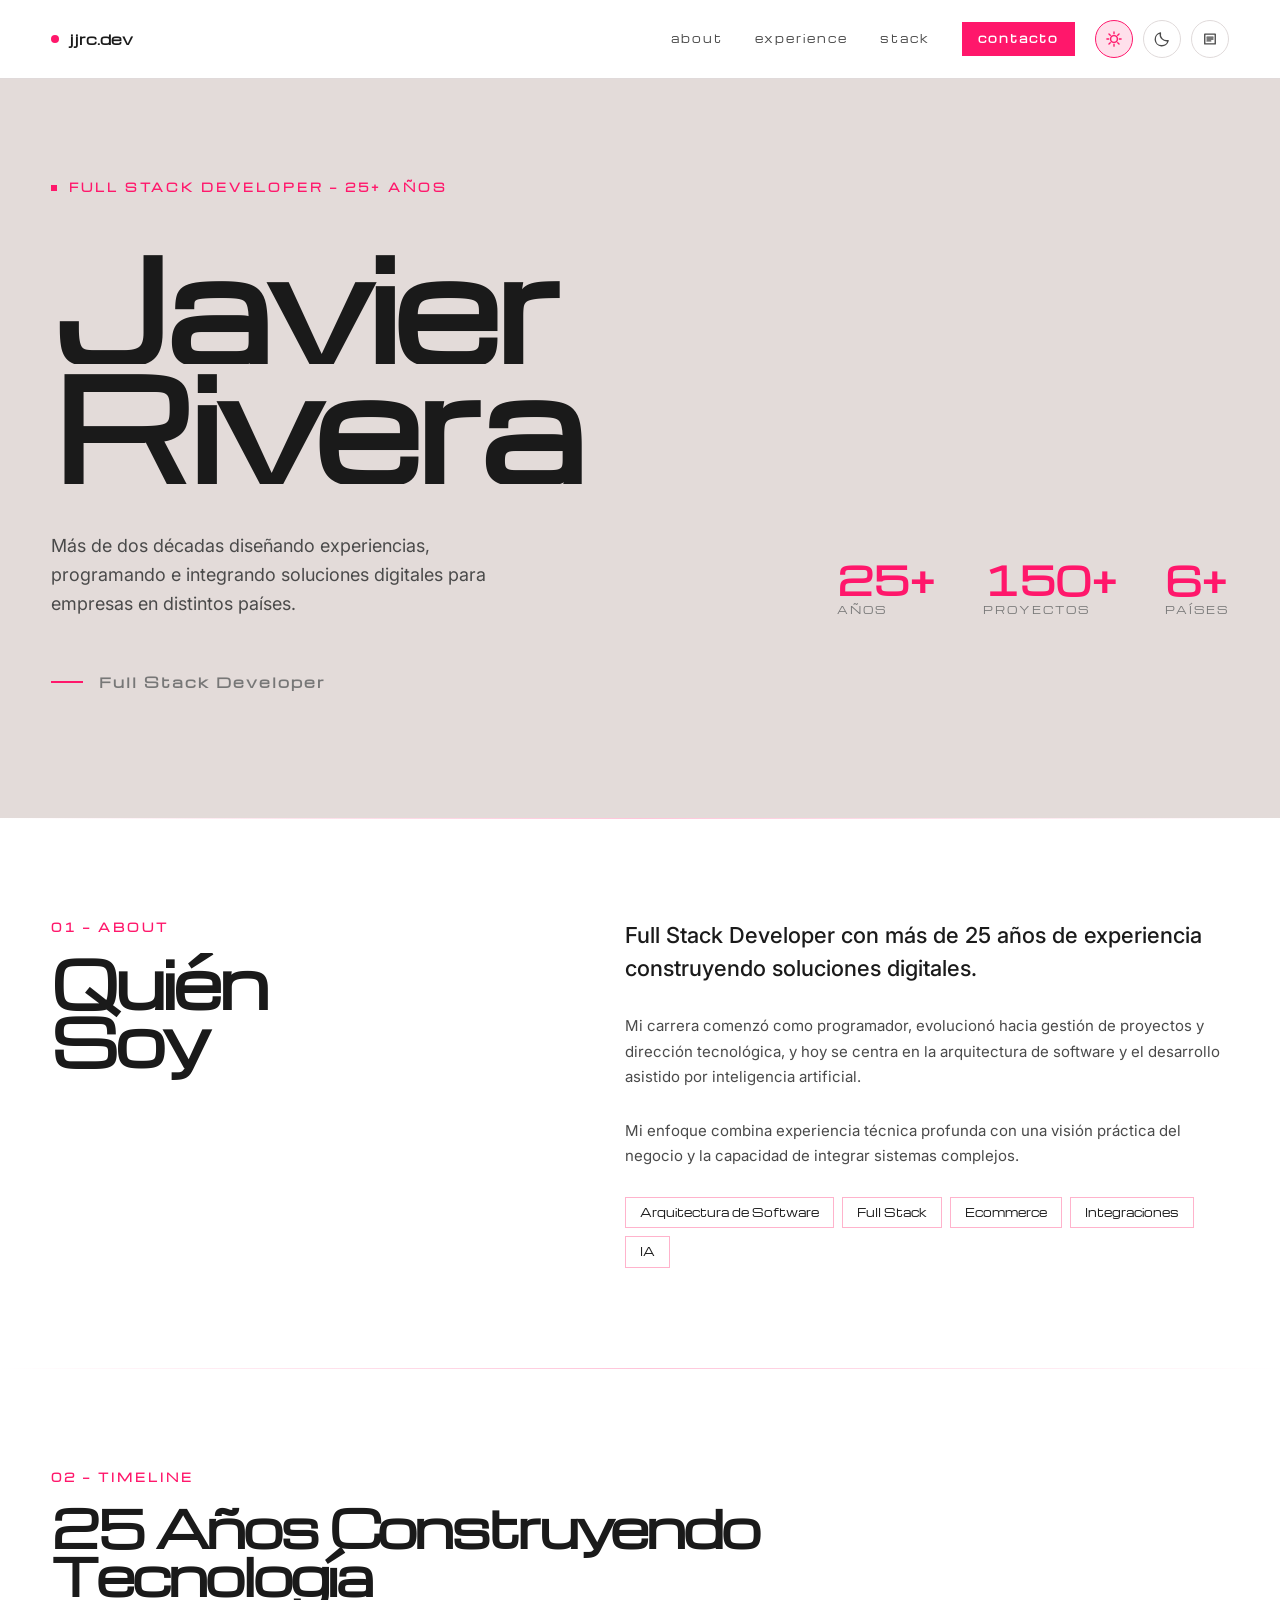
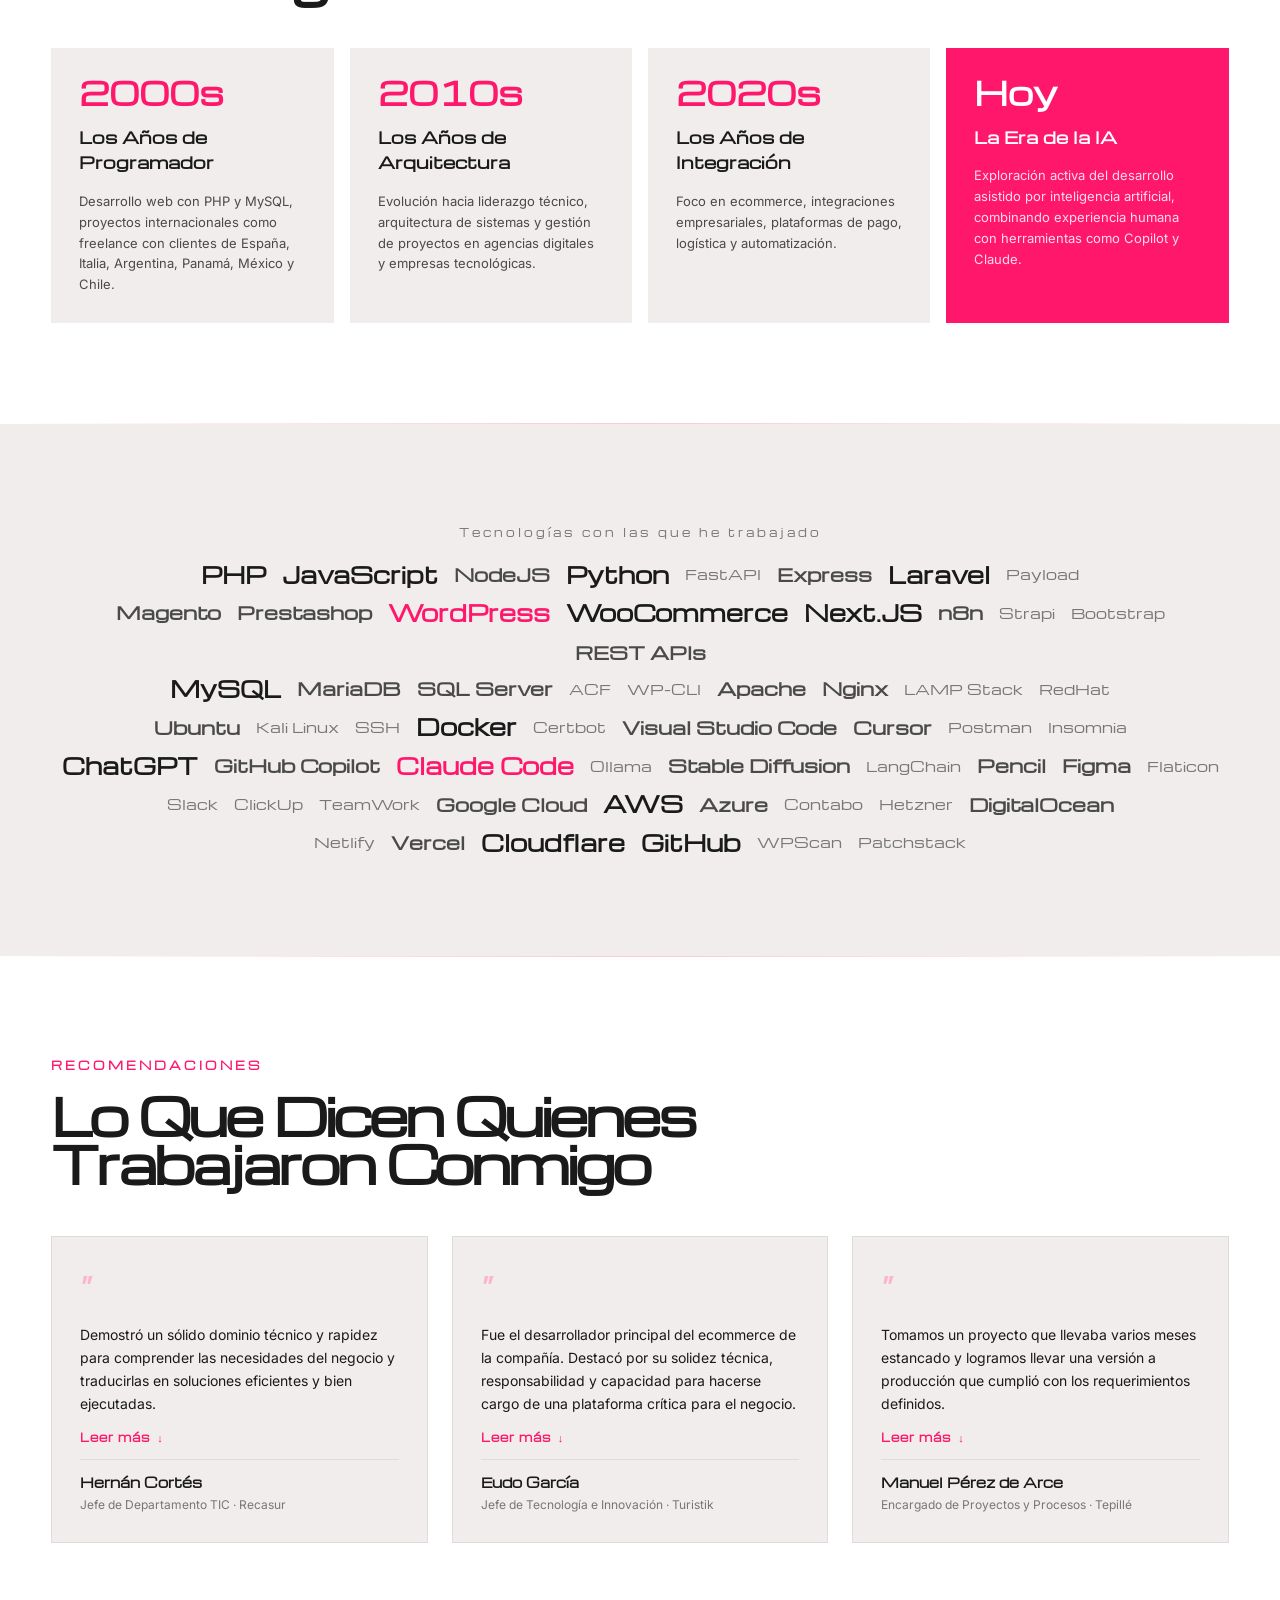
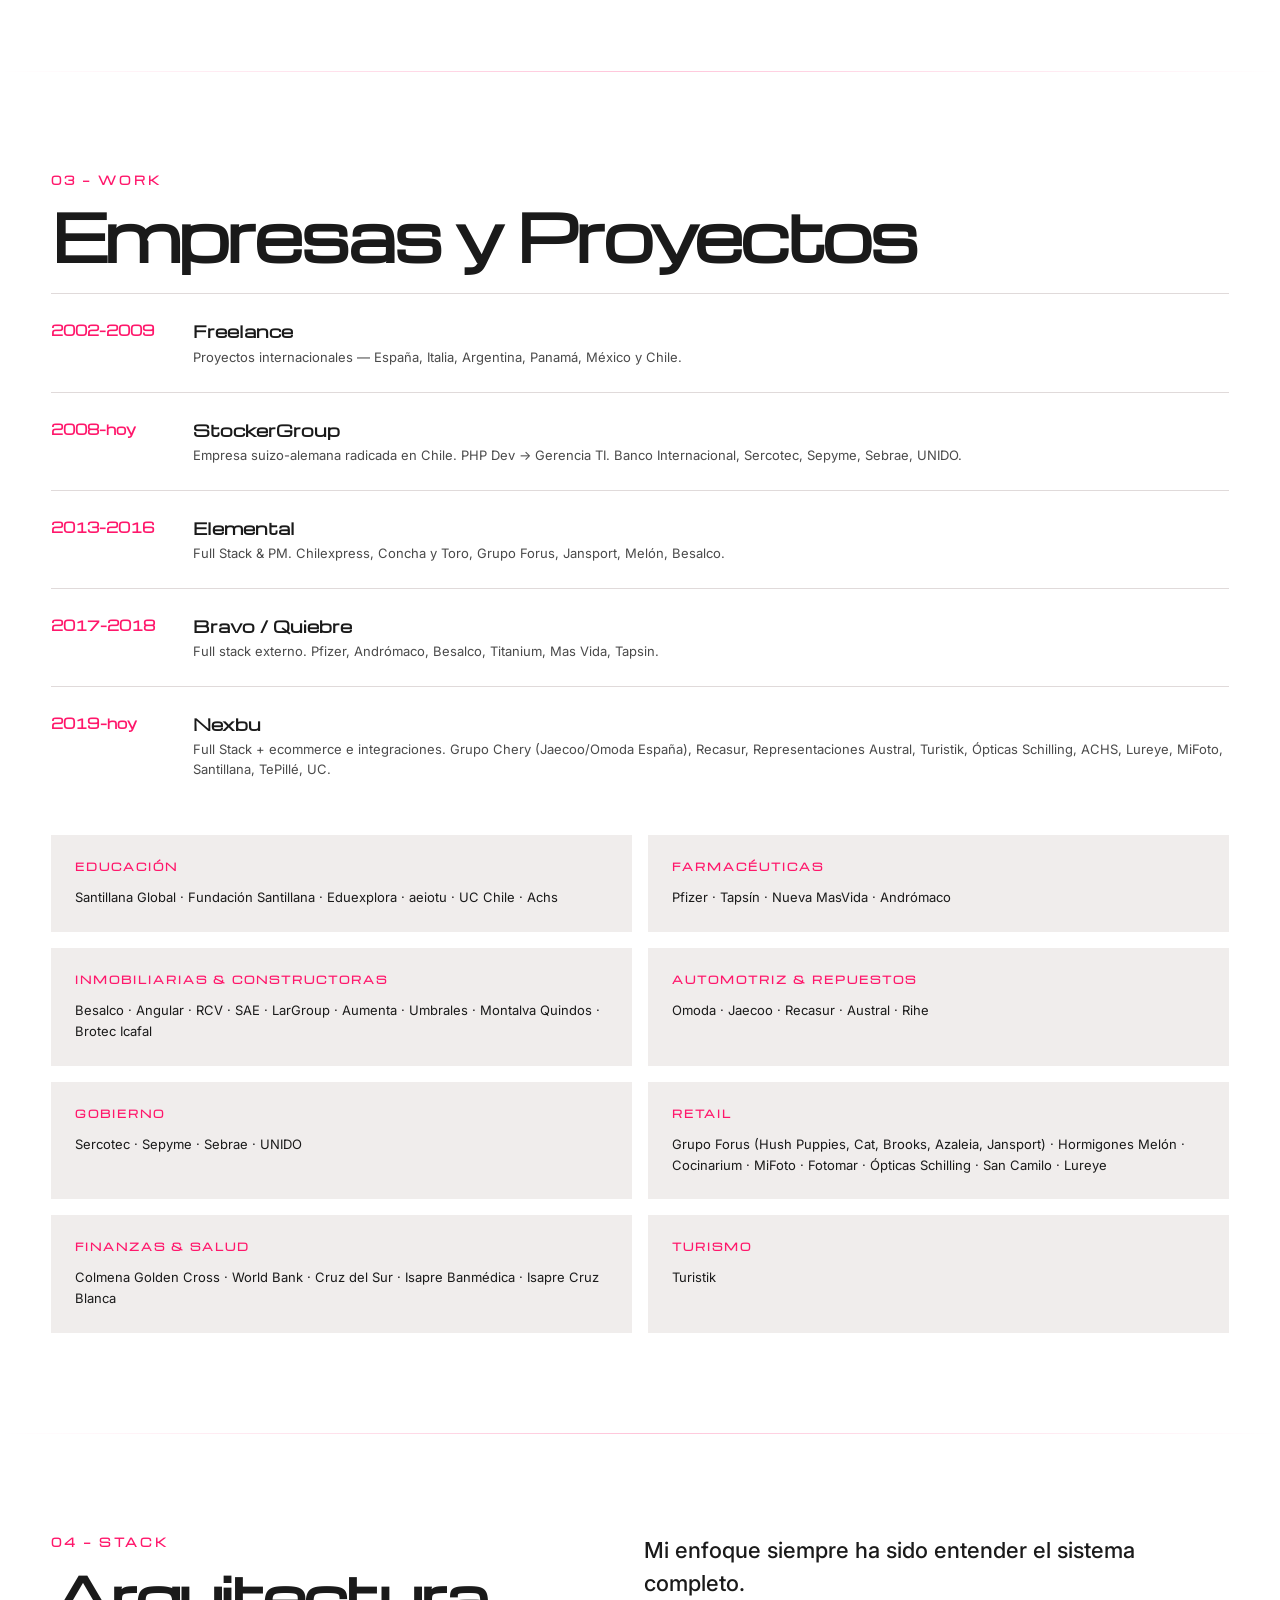
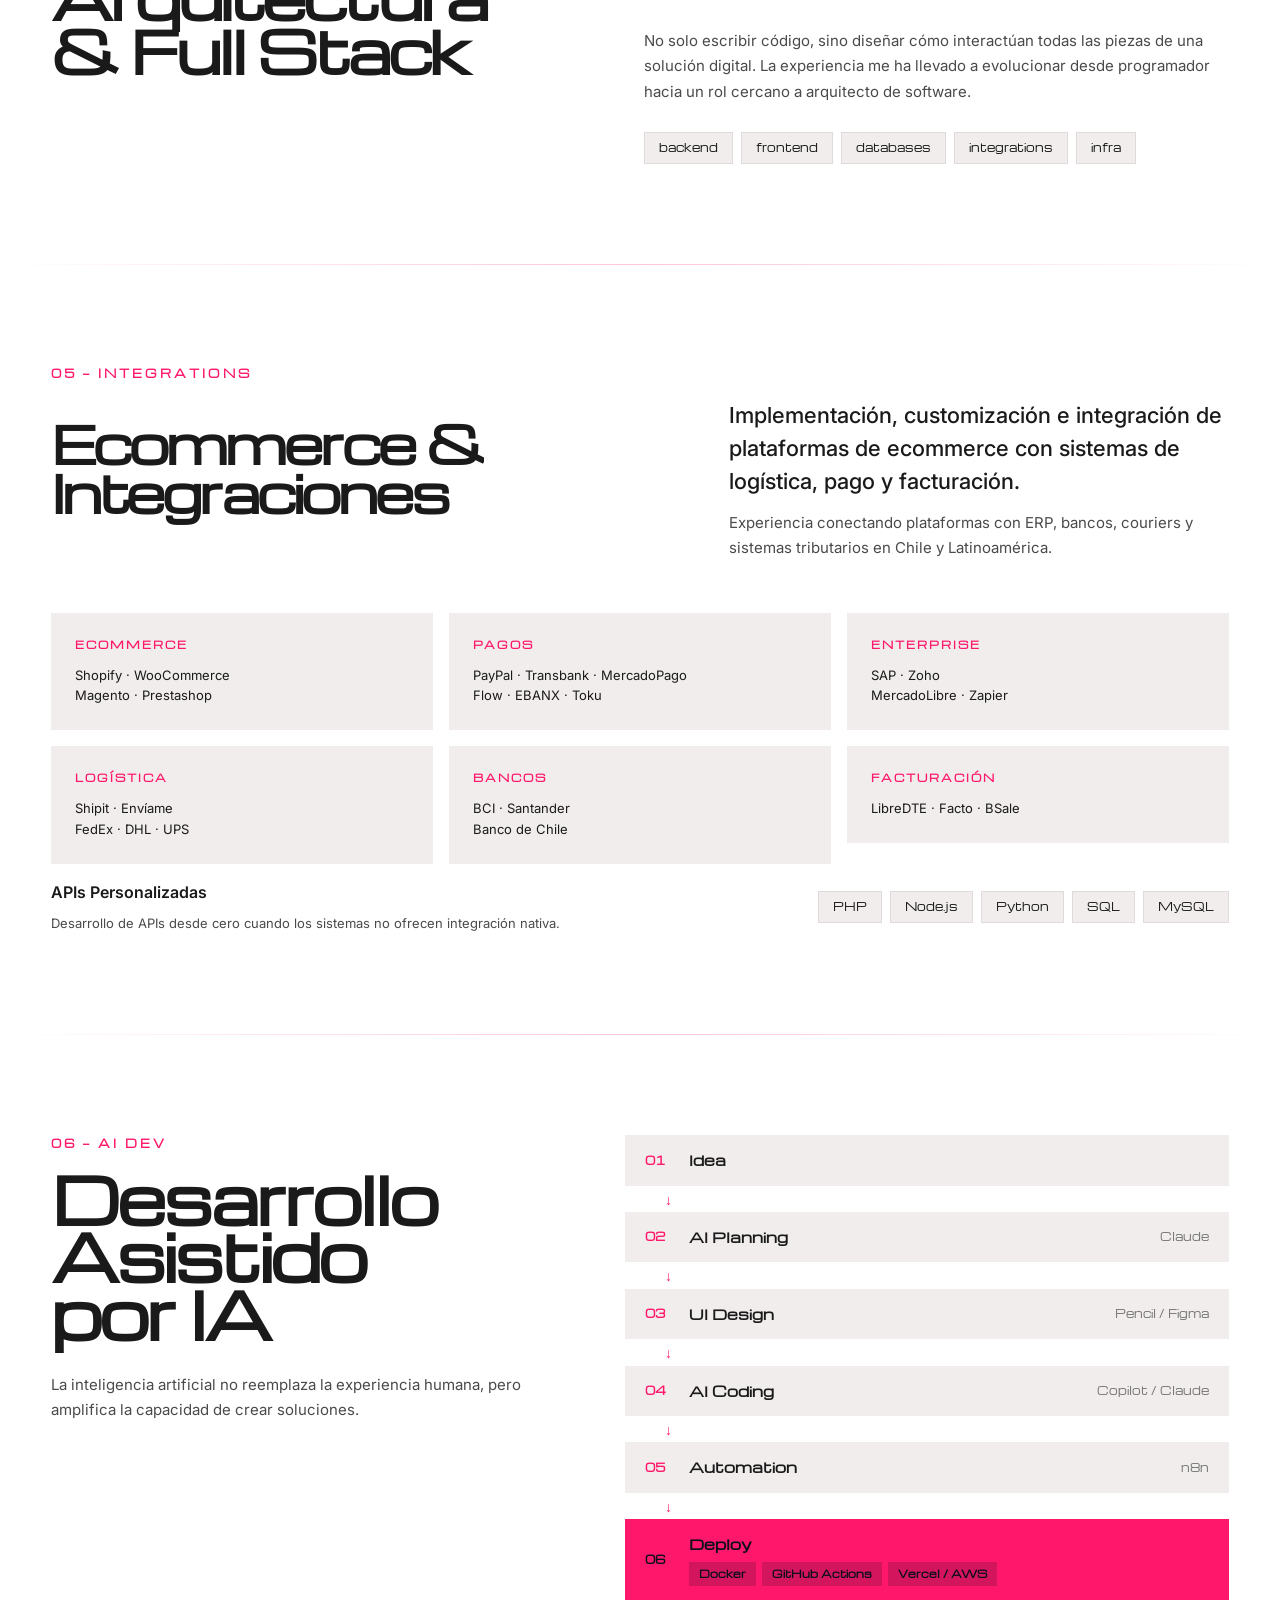
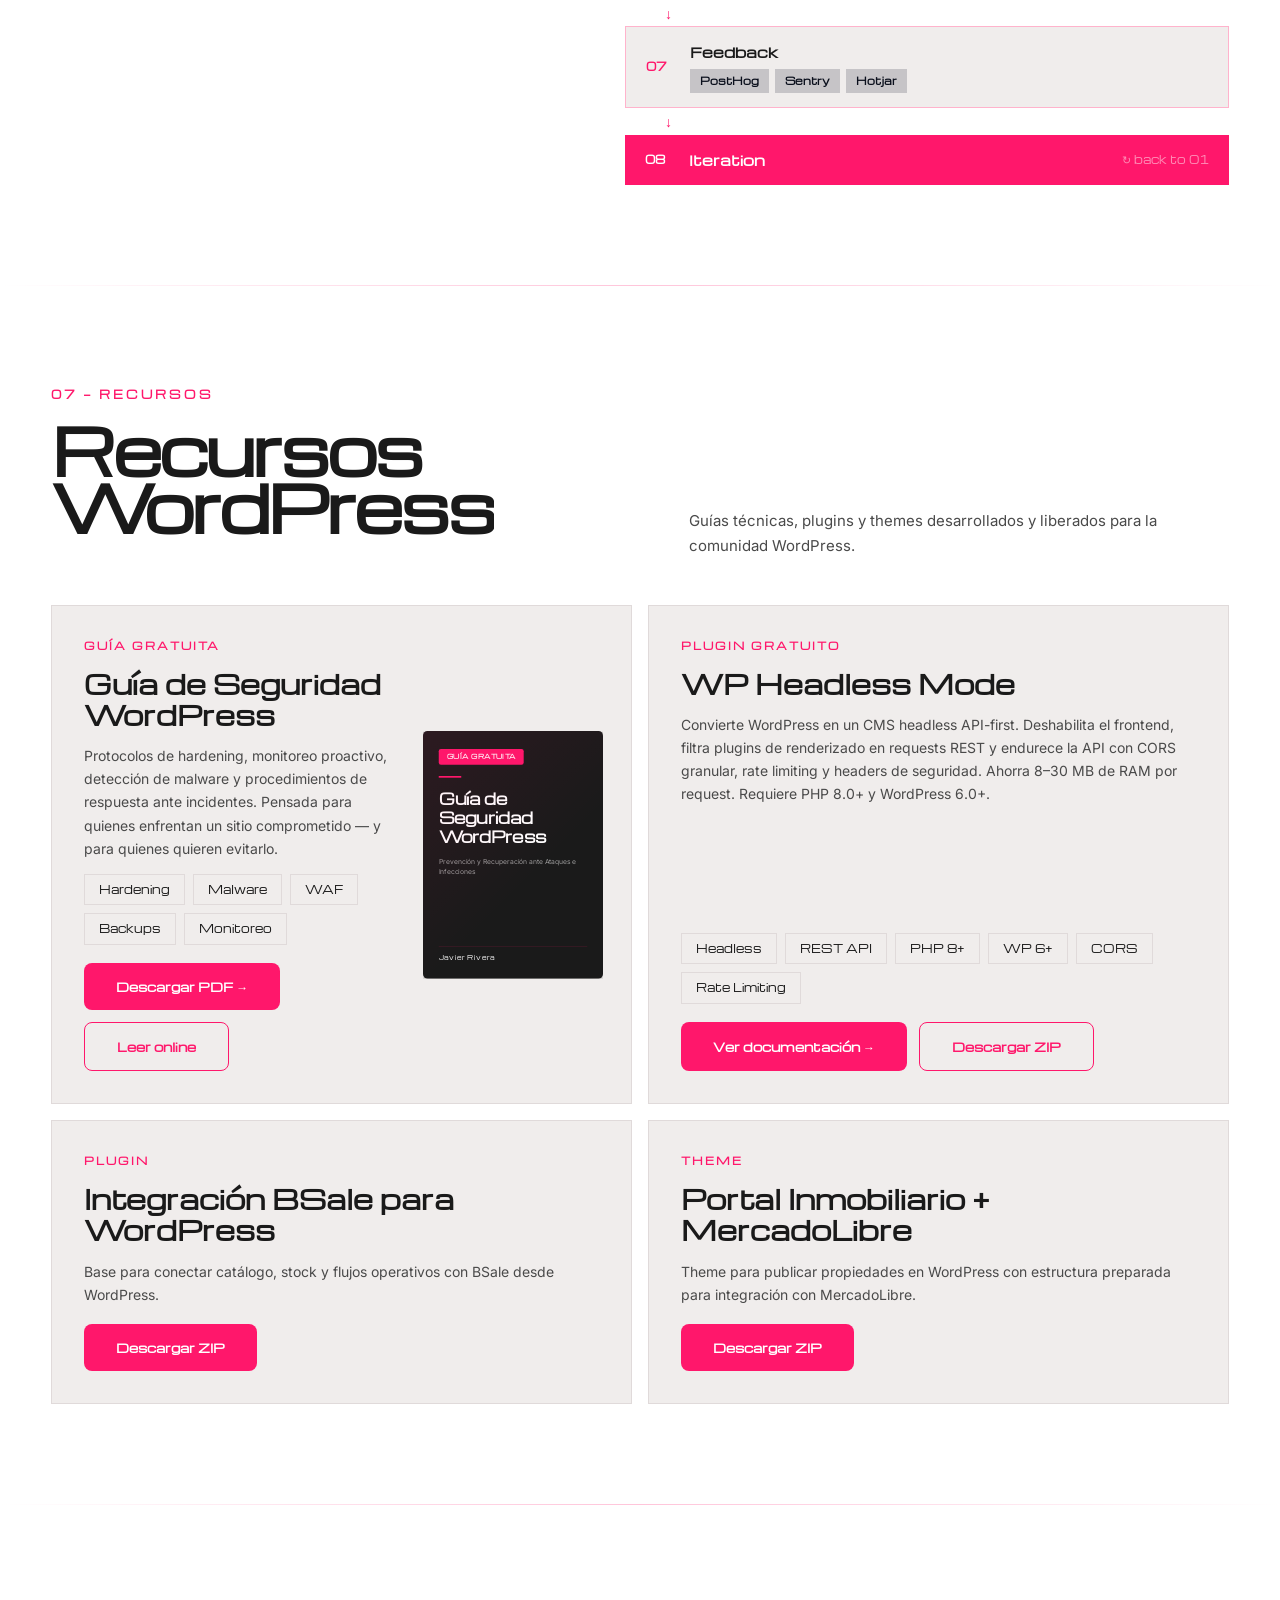
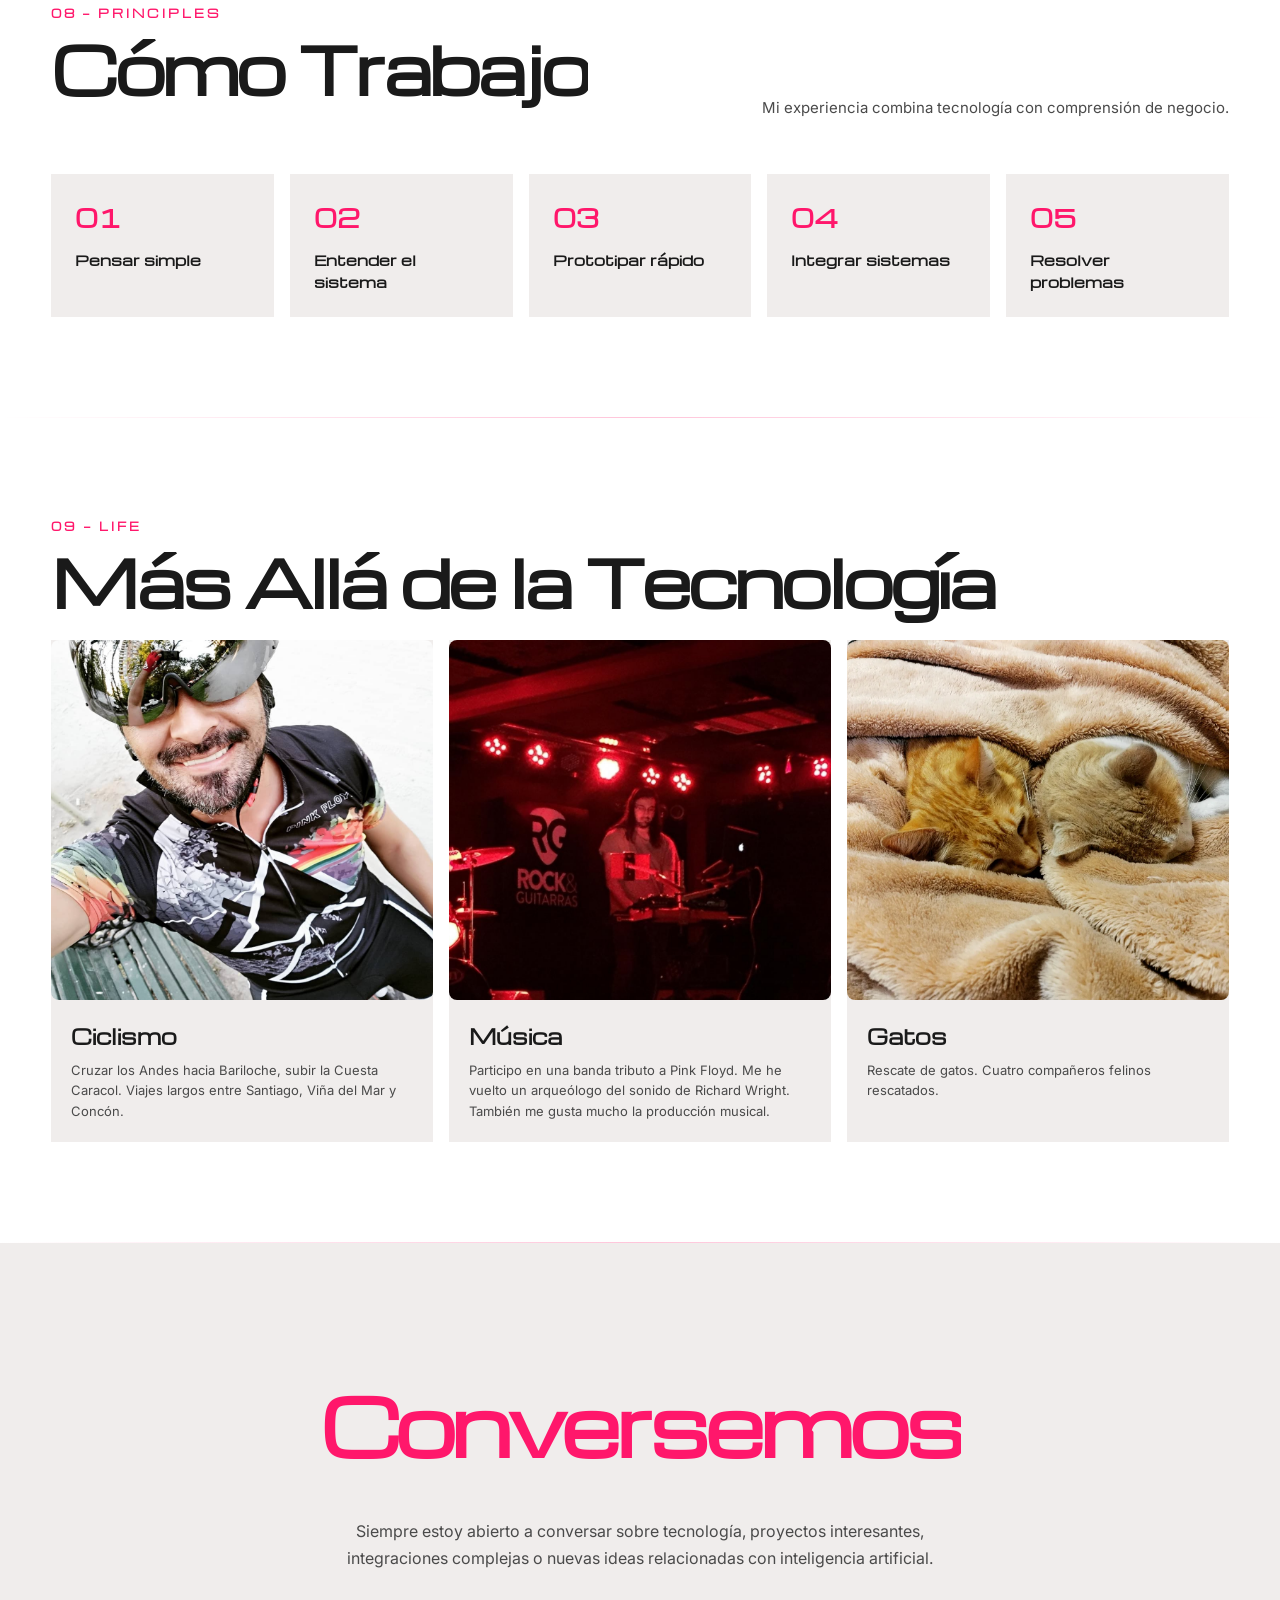
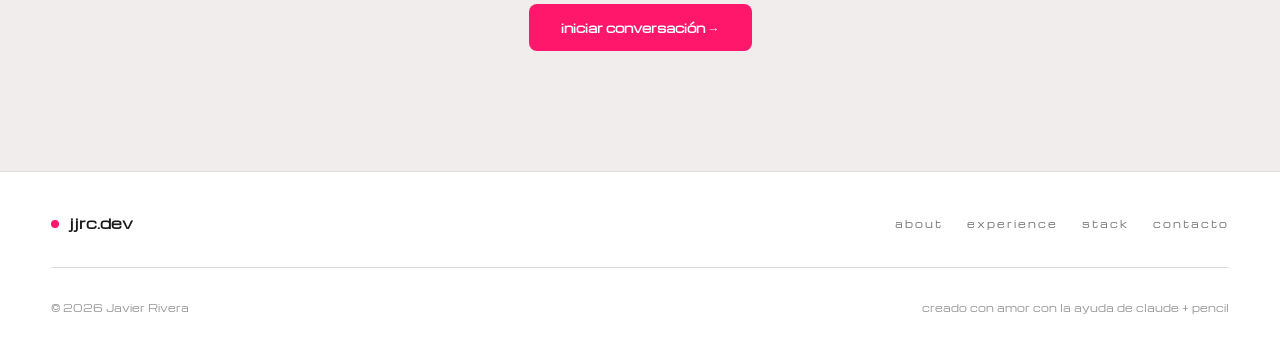
==== index.html @ ca5b6ab2 "Rebuild homepage IA: testimonials carousel, concept cloud earlier, hero/scroll motion - Reorder sect" ====
<!DOCTYPE html>
<html lang="es">
<head>
  <meta charset="UTF-8" />
  <meta name="viewport" content="width=device-width, initial-scale=1.0" />
  <title>Javier Rivera · Full Stack Developer</title>
  <meta name="description" content="Full Stack Developer con más de 25 años de experiencia construyendo soluciones digitales. Arquitectura de software, ecommerce, integraciones y desarrollo asistido por IA." />

  <!-- Fonts -->
  <link rel="preconnect" href="https://fonts.googleapis.com" />
  <link rel="preconnect" href="https://fonts.gstatic.com" crossorigin />
  <link href="https://fonts.googleapis.com/css2?family=Michroma&family=Inter:wght@400;500;600;700&display=swap" rel="stylesheet" />

  <!-- AOS -->
  <link rel="stylesheet" href="https://unpkg.com/aos@2.3.4/dist/aos.css" />

  <link rel="stylesheet" href="assets/css/styles.css?v=000000074" />
  <script>
    (function () {
      var savedTheme = localStorage.getItem('jjrc-theme');
      if (savedTheme === 'dark' || savedTheme === 'light') {
        document.documentElement.setAttribute('data-theme', savedTheme);
      }
    })();
  </script>
</head>
<body>

  <!-- ============================================================
       HEADER
  ============================================================ -->
  <header class="header" id="top">
    <div class="header__inner">
      <a href="#top" class="logo">
        <span class="logo__dot"></span>
        <span class="logo__text">jjrc.dev</span>
      </a>
      <div class="header__actions">
        <nav class="nav">
          <a href="#about"   class="nav__link">about</a>
          <a href="#experience" class="nav__link">experience</a>
          <a href="#stack"   class="nav__link">stack</a>
          <a href="#contact" class="nav__cta">contacto</a>
        </nav>

        <div class="theme-switcher" aria-label="Cambiar tema y ver versión llms">
          <button type="button" class="theme-switcher__btn is-active" data-theme-toggle="light" aria-label="Ver versión clara" aria-pressed="true">
            <svg viewBox="0 0 24 24" aria-hidden="true">
              <circle cx="12" cy="12" r="4.5"></circle>
              <path d="M12 2.5v2.5M12 19v2.5M21.5 12H19M5 12H2.5M18.72 5.28l-1.77 1.77M7.05 16.95l-1.77 1.77M18.72 18.72l-1.77-1.77M7.05 7.05 5.28 5.28"></path>
            </svg>
          </button>
          <button type="button" class="theme-switcher__btn" data-theme-toggle="dark" aria-label="Ver versión oscura" aria-pressed="false">
            <svg viewBox="0 0 24 24" aria-hidden="true">
              <path d="M20.2 14.1A8.5 8.5 0 0 1 9.9 3.8a8.7 8.7 0 1 0 10.3 10.3Z"></path>
            </svg>
          </button>
          <a href="llms.txt" class="theme-switcher__btn theme-switcher__btn--link" aria-label="Ver versión llms" target="_blank" rel="noopener">
            <svg viewBox="0 0 24 24" aria-hidden="true">
              <path d="M5 5.5h14v13H5z"></path>
              <path d="M8 9.5h8M8 12h8M8 14.5h5"></path>
            </svg>
          </a>
        </div>
      </div>
      <button class="nav__toggle" aria-label="Menú" aria-expanded="false">
        <span></span><span></span><span></span>
      </button>
    </div>
    <!-- Mobile menu -->
    <div class="nav__mobile">
      <a href="#about"      class="nav__link">about</a>
      <a href="#experience" class="nav__link">experience</a>
      <a href="#stack"      class="nav__link">stack</a>
      <a href="#contact"    class="nav__cta">contacto</a>
      <div class="theme-switcher theme-switcher--mobile" aria-label="Cambiar tema y ver versión llms">
        <button type="button" class="theme-switcher__btn is-active" data-theme-toggle="light" aria-label="Ver versión clara" aria-pressed="true">
          <svg viewBox="0 0 24 24" aria-hidden="true">
            <circle cx="12" cy="12" r="4.5"></circle>
            <path d="M12 2.5v2.5M12 19v2.5M21.5 12H19M5 12H2.5M18.72 5.28l-1.77 1.77M7.05 16.95l-1.77 1.77M18.72 18.72l-1.77-1.77M7.05 7.05 5.28 5.28"></path>
          </svg>
        </button>
        <button type="button" class="theme-switcher__btn" data-theme-toggle="dark" aria-label="Ver versión oscura" aria-pressed="false">
          <svg viewBox="0 0 24 24" aria-hidden="true">
            <path d="M20.2 14.1A8.5 8.5 0 0 1 9.9 3.8a8.7 8.7 0 1 0 10.3 10.3Z"></path>
          </svg>
        </button>
        <a href="llms.txt" class="theme-switcher__btn theme-switcher__btn--link" aria-label="Ver versión llms" target="_blank" rel="noopener">
          <svg viewBox="0 0 24 24" aria-hidden="true">
            <path d="M5 5.5h14v13H5z"></path>
            <path d="M8 9.5h8M8 12h8M8 14.5h5"></path>
          </svg>
        </a>
      </div>
    </div>
  </header>

  <!-- ============================================================
       HERO
  ============================================================ -->
  <section class="hero" id="hero">
    <div class="hero__aura" aria-hidden="true"></div>

    <div class="hero__label" data-aos="fade-down" data-aos-duration="800">
      <span class="hero__label-dot"></span>
      <span class="hero__label-text">FULL STACK DEVELOPER — 25+ AÑOS</span>
    </div>

    <h1 class="hero__title">
      <span class="hero__title-line"><span class="hero__title-word">Javier</span></span>
      <span class="hero__title-line"><span class="hero__title-word">Rivera</span></span>
    </h1>

    <div class="hero__mid">
      <p class="hero__desc" data-aos="fade-up" data-aos-duration="900" data-aos-delay="200">
        Más de dos décadas diseñando experiencias,<br>
        programando e integrando soluciones digitales para<br>
        empresas en distintos países.
      </p>

      <div class="hero__stats" data-aos="fade-up" data-aos-duration="900" data-aos-delay="300">
        <div class="hero__stat">
          <span class="hero__stat-value">25+</span>
          <span class="hero__stat-label">AÑOS</span>
        </div>
        <div class="hero__stat">
          <span class="hero__stat-value">150+</span>
          <span class="hero__stat-label">PROYECTOS</span>
        </div>
        <div class="hero__stat">
          <span class="hero__stat-value">6+</span>
          <span class="hero__stat-label">PAÍSES</span>
        </div>
      </div>
    </div>

    <!-- Rotating phrase -->
    <div class="hero__rotating" data-aos="fade-up" data-aos-duration="800" data-aos-delay="400">
      <span class="hero__rotating-phrase" id="rotatingPhrase">Full Stack Developer</span>
    </div>
  </section>

  <div class="sep"></div>

  <!-- ============================================================
       QUIÉN SOY
  ============================================================ -->
  <section class="section" id="about">
    <div class="section__inner two-col">
      <div class="two-col__left" data-aos="fade-right" data-aos-duration="900">
        <span class="section__label">01 — ABOUT</span>
        <h2 class="section__title">Quién<br>Soy</h2>
      </div>
      <div class="two-col__right" data-aos="fade-left" data-aos-duration="900" data-aos-delay="100">
        <p class="text-lead">Full Stack Developer con más de 25 años de experiencia construyendo soluciones digitales.</p>
        <p class="text-body">Mi carrera comenzó como programador, evolucionó hacia gestión de proyectos y dirección tecnológica, y hoy se centra en la arquitectura de software y el desarrollo asistido por inteligencia artificial.</p>
        <p class="text-body">Mi enfoque combina experiencia técnica profunda con una visión práctica del negocio y la capacidad de integrar sistemas complejos.</p>
        <div class="tags" data-aos="fade-up" data-aos-duration="700" data-aos-delay="200">
          <span class="tag tag--accent">Arquitectura de Software</span>
          <span class="tag tag--accent">Full Stack</span>
          <span class="tag tag--accent">Ecommerce</span>
          <span class="tag tag--accent">Integraciones</span>
          <span class="tag tag--accent">IA</span>
        </div>
      </div>
    </div>
  </section>

  <div class="sep"></div>

  <!-- ============================================================
       TIMELINE
  ============================================================ -->
  <section class="section" id="timeline">
    <div class="section__inner" data-aos="fade-up" data-aos-duration="800">
      <span class="section__label">02 — TIMELINE</span>
      <h2 class="section__title section__title--wide">25 Años Construyendo<br>Tecnología</h2>
    </div>
    <div class="section__inner">
      <div class="timeline-grid">
        <div class="tl-card" data-aos="fade-up" data-aos-duration="800" data-aos-delay="0">
          <span class="tl-card__year">2000s</span>
          <h3 class="tl-card__title">Los Años de Programador</h3>
          <p class="tl-card__desc">Desarrollo web con PHP y MySQL, proyectos internacionales como freelance con clientes de España, Italia, Argentina, Panamá, México y Chile.</p>
        </div>
        <div class="tl-card" data-aos="fade-up" data-aos-duration="800" data-aos-delay="100">
          <span class="tl-card__year">2010s</span>
          <h3 class="tl-card__title">Los Años de Arquitectura</h3>
          <p class="tl-card__desc">Evolución hacia liderazgo técnico, arquitectura de sistemas y gestión de proyectos en agencias digitales y empresas tecnológicas.</p>
        </div>
        <div class="tl-card" data-aos="fade-up" data-aos-duration="800" data-aos-delay="200">
          <span class="tl-card__year">2020s</span>
          <h3 class="tl-card__title">Los Años de Integración</h3>
          <p class="tl-card__desc">Foco en ecommerce, integraciones empresariales, plataformas de pago, logística y automatización.</p>
        </div>
        <div class="tl-card tl-card--accent" data-aos="fade-up" data-aos-duration="800" data-aos-delay="300">
          <span class="tl-card__year tl-card__year--white">Hoy</span>
          <h3 class="tl-card__title tl-card__title--white">La Era de la IA</h3>
          <p class="tl-card__desc tl-card__desc--white">Exploración activa del desarrollo asistido por inteligencia artificial, combinando experiencia humana con herramientas como Copilot y Claude.</p>
        </div>
      </div>
    </div>
  </section>

  <div class="sep"></div>

  <!-- ============================================================
       TECH CLOUD (Nube de Conceptos)
  ============================================================ -->
  <section class="section section--card" id="techcloud">
    <div class="section__inner">
      <p class="tech-label" data-aos="fade-up" data-aos-duration="700">Tecnologías con las que he trabajado</p>
      <div class="tech-cloud" data-aos="fade-up" data-aos-duration="900" data-aos-delay="100">
        <div class="tech-row">
          <span class="tech-word tech-word--lg">PHP</span>
          <span class="tech-word tech-word--lg">JavaScript</span>
          <span class="tech-word tech-word--md">NodeJS</span>
          <span class="tech-word tech-word--lg">Python</span>
          <span class="tech-word tech-word--sm">FastAPI</span>
          <span class="tech-word tech-word--md">Express</span>
          <span class="tech-word tech-word--lg">Laravel</span>
          <span class="tech-word tech-word--sm">Payload</span>
        </div>
        <div class="tech-row">
          <span class="tech-word tech-word--md">Magento</span>
          <span class="tech-word tech-word--md">Prestashop</span>
          <span class="tech-word tech-word--accent tech-word--lg">WordPress</span>
          <span class="tech-word tech-word--lg">WooCommerce</span>
          <span class="tech-word tech-word--lg">Next.JS</span>
          <span class="tech-word tech-word--md">n8n</span>
          <span class="tech-word tech-word--sm">Strapi</span>
          <span class="tech-word tech-word--sm">Bootstrap</span>
          <span class="tech-word tech-word--md">REST APIs</span>
        </div>
        <div class="tech-row">
          <span class="tech-word tech-word--lg">MySQL</span>
          <span class="tech-word tech-word--md">MariaDB</span>
          <span class="tech-word tech-word--md">SQL Server</span>
          <span class="tech-word tech-word--sm">ACF</span>
          <span class="tech-word tech-word--sm">WP-CLI</span>
          <span class="tech-word tech-word--md">Apache</span>
          <span class="tech-word tech-word--md">Nginx</span>
          <span class="tech-word tech-word--sm">LAMP Stack</span>
          <span class="tech-word tech-word--sm">RedHat</span>
        </div>
        <div class="tech-row">
          <span class="tech-word tech-word--md">Ubuntu</span>
          <span class="tech-word tech-word--sm">Kali Linux</span>
          <span class="tech-word tech-word--sm">SSH</span>
          <span class="tech-word tech-word--lg">Docker</span>
          <span class="tech-word tech-word--sm">Certbot</span>
          <span class="tech-word tech-word--md">Visual Studio Code</span>
          <span class="tech-word tech-word--md">Cursor</span>
          <span class="tech-word tech-word--sm">Postman</span>
          <span class="tech-word tech-word--sm">Insomnia</span>
        </div>
        <div class="tech-row">
          <span class="tech-word tech-word--lg">ChatGPT</span>
          <span class="tech-word tech-word--md">GitHub Copilot</span>
          <span class="tech-word tech-word--accent tech-word--lg">Claude Code</span>
          <span class="tech-word tech-word--sm">Ollama</span>
          <span class="tech-word tech-word--md">Stable Diffusion</span>
          <span class="tech-word tech-word--sm">LangChain</span>
          <span class="tech-word tech-word--md">Pencil</span>
          <span class="tech-word tech-word--md">Figma</span>
          <span class="tech-word tech-word--sm">Flaticon</span>
        </div>
        <div class="tech-row">
          <span class="tech-word tech-word--sm">Slack</span>
          <span class="tech-word tech-word--sm">ClickUp</span>
          <span class="tech-word tech-word--sm">TeamWork</span>
          <span class="tech-word tech-word--md">Google Cloud</span>
          <span class="tech-word tech-word--lg">AWS</span>
          <span class="tech-word tech-word--md">Azure</span>
          <span class="tech-word tech-word--sm">Contabo</span>
          <span class="tech-word tech-word--sm">Hetzner</span>
          <span class="tech-word tech-word--md">DigitalOcean</span>
        </div>
        <div class="tech-row">
          <span class="tech-word tech-word--sm">Netlify</span>
          <span class="tech-word tech-word--md">Vercel</span>
          <span class="tech-word tech-word--lg">Cloudflare</span>
          <span class="tech-word tech-word--lg">GitHub</span>
          <span class="tech-word tech-word--sm">WPScan</span>
          <span class="tech-word tech-word--sm">Patchstack</span>
        </div>
      </div>
    </div>
  </section>

  <div class="sep"></div>

  <!-- ============================================================
       TESTIMONIOS
  ============================================================ -->
  <section class="section" id="testimonials">
    <div class="section__inner" data-aos="fade-up" data-aos-duration="800">
      <span class="section__label">RECOMENDACIONES</span>
      <h2 class="section__title section__title--wide">Lo Que Dicen Quienes<br>Trabajaron Conmigo</h2>
    </div>

    <div class="section__inner">
      <div class="testi-carousel" data-aos="fade-up" data-aos-duration="800" data-aos-delay="100">
        <div class="testi-viewport">
          <div class="testi-track" id="testiTrack">

            <article class="testi-card">
              <span class="testi-card__mark" aria-hidden="true">&ldquo;</span>
              <div class="testi-card__body">
                <p class="testi-card__excerpt">Demostró un sólido dominio técnico y rapidez para comprender las necesidades del negocio y traducirlas en soluciones eficientes y bien ejecutadas.</p>
                <div class="testi-card__full">
                  <p>He tenido la oportunidad de trabajar con Javier como cliente en un proyecto donde participó como desarrollador backend, y la experiencia fue positiva y grata. Durante el desarrollo demostró un sólido dominio técnico, especialmente en la construcción de APIs, desarrollo de plugins, integraciones entre plataformas y soluciones de eCommerce. Más allá de sus conocimientos técnicos, destacó por su rapidez para comprender las necesidades del negocio y traducirlas en soluciones eficientes y bien ejecutadas.</p>
                  <p>También quiero destacar su calidad humana y disposición para colaborar, lo que hizo que la comunicación fuera fluida y que el proyecto avanzara de manera ordenada con excelentes resultados.</p>
                  <p>Sin duda, recomiendo a Javier a cualquier empresa o equipo que busque un desarrollador backend con gran capacidad técnica, compromiso y una excelente actitud para trabajar en equipo.</p>
                </div>
              </div>
              <button type="button" class="testi-card__toggle" aria-expanded="false">
                <span class="testi-card__toggle-label">Leer más</span>
                <span class="testi-card__toggle-icon" aria-hidden="true">↓</span>
              </button>
              <footer class="testi-card__author">
                <span class="testi-card__name">Hernán Cortés</span>
                <span class="testi-card__role">Jefe de Departamento TIC · Recasur</span>
              </footer>
            </article>

            <article class="testi-card">
              <span class="testi-card__mark" aria-hidden="true">&ldquo;</span>
              <div class="testi-card__body">
                <p class="testi-card__excerpt">Fue el desarrollador principal del ecommerce de la compañía. Destacó por su solidez técnica, responsabilidad y capacidad para hacerse cargo de una plataforma crítica para el negocio.</p>
                <div class="testi-card__full">
                  <p>Trabajé con Javier Rivera en Turistik, donde fue el desarrollador principal del ecommerce de la compañía. Javier destacó por su solidez técnica, responsabilidad y capacidad para hacerse cargo de una plataforma crítica para el negocio.</p>
                  <p>Siempre mostró buen criterio para resolver problemas, proponer mejoras y conectar las necesidades del negocio con soluciones tecnológicas concretas. No era solo un ejecutor técnico; tenía ownership sobre el producto y entendía la importancia de la experiencia de usuario, la estabilidad y la continuidad operacional.</p>
                  <p>Lo recomiendo con confianza para roles de desarrollo, liderazgo técnico y evolución de productos digitales.</p>
                </div>
              </div>
              <button type="button" class="testi-card__toggle" aria-expanded="false">
                <span class="testi-card__toggle-label">Leer más</span>
                <span class="testi-card__toggle-icon" aria-hidden="true">↓</span>
              </button>
              <footer class="testi-card__author">
                <span class="testi-card__name">Eudo García</span>
                <span class="testi-card__role">Jefe de Tecnología e Innovación · Turistik</span>
              </footer>
            </article>

            <article class="testi-card">
              <span class="testi-card__mark" aria-hidden="true">&ldquo;</span>
              <div class="testi-card__body">
                <p class="testi-card__excerpt">Tomamos un proyecto que llevaba varios meses estancado y logramos llevar una versión a producción que cumplió con los requerimientos definidos.</p>
                <div class="testi-card__full">
                  <p>Tuve la oportunidad de trabajar con Javier en un proyecto de desarrollo web, participando yo desde la perspectiva del cliente. Destaco especialmente su compromiso, disposición para enfrentar desafíos y capacidad para encontrar soluciones efectivas ante problemas complejos.</p>
                  <p>Tomamos un proyecto que llevaba varios meses estancado y, gracias a su dedicación, conocimiento técnico y enfoque orientado a resultados, logramos llevar una versión a producción que cumplió con los requerimientos definidos y permitió alcanzar los objetivos planteados.</p>
                  <p>Además de sus habilidades técnicas, Javier demostró una excelente actitud de colaboración, manteniendo siempre una comunicación clara y una fuerte orientación al cumplimiento de los compromisos. Sin duda, es un profesional que aporta valor a cualquier equipo o proyecto en el que participe.</p>
                </div>
              </div>
              <button type="button" class="testi-card__toggle" aria-expanded="false">
                <span class="testi-card__toggle-label">Leer más</span>
                <span class="testi-card__toggle-icon" aria-hidden="true">↓</span>
              </button>
              <footer class="testi-card__author">
                <span class="testi-card__name">Manuel Pérez de Arce</span>
                <span class="testi-card__role">Encargado de Proyectos y Procesos · Tepillé</span>
              </footer>
            </article>

          </div>
        </div>

        <div class="testi-controls">
          <button type="button" class="testi-arrow testi-arrow--prev" id="testiPrev" aria-label="Testimonios anteriores" disabled>
            <svg viewBox="0 0 24 24" aria-hidden="true"><path d="M15 5l-7 7 7 7"></path></svg>
          </button>
          <div class="testi-dots" id="testiDots"></div>
          <button type="button" class="testi-arrow testi-arrow--next" id="testiNext" aria-label="Siguientes testimonios" disabled>
            <svg viewBox="0 0 24 24" aria-hidden="true"><path d="M9 5l7 7-7 7"></path></svg>
          </button>
        </div>
      </div>
    </div>
  </section>

  <div class="sep"></div>

  <!-- ============================================================
       EMPRESAS Y PROYECTOS
  ============================================================ -->
  <section class="section" id="experience">
    <div class="section__inner" data-aos="fade-up" data-aos-duration="800">
      <span class="section__label">03 — WORK</span>
      <h2 class="section__title">Empresas y Proyectos</h2>
    </div>

    <div class="section__inner">
      <div class="emp-list">
        <div class="emp-row" data-aos="fade-up" data-aos-duration="700" data-aos-delay="0">
          <span class="emp-row__year">2002–2009</span>
          <div class="emp-row__info">
            <h3 class="emp-row__name">Freelance</h3>
            <p class="emp-row__desc">Proyectos internacionales — España, Italia, Argentina, Panamá, México y Chile.</p>
          </div>
        </div>
        <div class="emp-row" data-aos="fade-up" data-aos-duration="700" data-aos-delay="50">
          <span class="emp-row__year">2008–hoy</span>
          <div class="emp-row__info">
            <h3 class="emp-row__name">StockerGroup</h3>
            <p class="emp-row__desc">Empresa suizo-alemana radicada en Chile. PHP Dev → Gerencia TI. Banco Internacional, Sercotec, Sepyme, Sebrae, UNIDO.</p>
          </div>
        </div>
        <div class="emp-row" data-aos="fade-up" data-aos-duration="700" data-aos-delay="100">
          <span class="emp-row__year">2013–2016</span>
          <div class="emp-row__info">
            <h3 class="emp-row__name">Elemental</h3>
            <p class="emp-row__desc">Full Stack &amp; PM. Chilexpress, Concha y Toro, Grupo Forus, Jansport, Melón, Besalco.</p>
          </div>
        </div>
        <div class="emp-row" data-aos="fade-up" data-aos-duration="700" data-aos-delay="150">
          <span class="emp-row__year">2017–2018</span>
          <div class="emp-row__info">
            <h3 class="emp-row__name">Bravo / Quiebre</h3>
            <p class="emp-row__desc">Full stack externo. Pfizer, Andrómaco, Besalco, Titanium, Mas Vida, Tapsin.</p>
          </div>
        </div>
        <div class="emp-row" data-aos="fade-up" data-aos-duration="700" data-aos-delay="200">
          <span class="emp-row__year">2019–hoy</span>
          <div class="emp-row__info">
            <h3 class="emp-row__name">Nexbu</h3>
            <p class="emp-row__desc">Full Stack + ecommerce e integraciones. Grupo Chery (Jaecoo/Omoda España), Recasur, Representaciones Austral, Turistik, Ópticas Schilling, ACHS, Lureye, MiFoto, Santillana, TePillé, UC.</p>
          </div>
        </div>
      </div>

      <div class="cat-grid" data-aos="fade-up" data-aos-duration="800" data-aos-delay="100">
        <div class="cat-row">
          <div class="card">
            <span class="card__label">EDUCACIÓN</span>
            <p class="card__text">Santillana Global · Fundación Santillana · Eduexplora · aeiotu · UC Chile · Achs</p>
          </div>
          <div class="card">
            <span class="card__label">FARMACÉUTICAS</span>
            <p class="card__text">Pfizer · Tapsín · Nueva MasVida · Andrómaco</p>
          </div>
        </div>
        <div class="cat-row">
          <div class="card">
            <span class="card__label">INMOBILIARIAS &amp; CONSTRUCTORAS</span>
            <p class="card__text">Besalco · Angular · RCV · SAE · LarGroup · Aumenta · Umbrales · Montalva Quindos · Brotec Icafal</p>
          </div>
          <div class="card">
            <span class="card__label">AUTOMOTRIZ &amp; REPUESTOS</span>
            <p class="card__text">Omoda · Jaecoo · Recasur · Austral · Rihe</p>
          </div>
        </div>
        <div class="cat-row">
          <div class="card">
            <span class="card__label">GOBIERNO</span>
            <p class="card__text">Sercotec · Sepyme · Sebrae · UNIDO</p>
          </div>
          <div class="card">
            <span class="card__label">RETAIL</span>
            <p class="card__text">Grupo Forus (Hush Puppies, Cat, Brooks, Azaleia, Jansport) · Hormigones Melón · Cocinarium · MiFoto · Fotomar · Ópticas Schilling · San Camilo · Lureye</p>
          </div>
        </div>
        <div class="cat-row">
          <div class="card">
            <span class="card__label">FINANZAS &amp; SALUD</span>
            <p class="card__text">Colmena Golden Cross · World Bank · Cruz del Sur · Isapre Banmédica · Isapre Cruz Blanca</p>
          </div>
          <div class="card">
            <span class="card__label">TURISMO</span>
            <p class="card__text">Turistik</p>
          </div>
        </div>
      </div>
    </div>
  </section>

  <div class="sep"></div>

  <!-- ============================================================
       STACK / ARQUITECTURA
  ============================================================ -->
  <section class="section" id="stack">
    <div class="section__inner two-col">
      <div class="two-col__left" data-aos="fade-right" data-aos-duration="900">
        <span class="section__label">04 — STACK</span>
        <h2 class="section__title">Arquitectura<br>&amp; Full Stack</h2>
      </div>
      <div class="two-col__right" data-aos="fade-left" data-aos-duration="900" data-aos-delay="100">
        <p class="text-lead">Mi enfoque siempre ha sido entender el sistema completo.</p>
        <p class="text-body">No solo escribir código, sino diseñar cómo interactúan todas las piezas de una solución digital. La experiencia me ha llevado a evolucionar desde programador hacia un rol cercano a arquitecto de software.</p>
        <div class="tags" data-aos="fade-up" data-aos-duration="700" data-aos-delay="200">
          <span class="tag">backend</span>
          <span class="tag">frontend</span>
          <span class="tag">databases</span>
          <span class="tag">integrations</span>
          <span class="tag">infra</span>
        </div>
      </div>
    </div>
  </section>

  <div class="sep"></div>

  <!-- ============================================================
       ECOMMERCE & INTEGRACIONES
  ============================================================ -->
  <section class="section" id="ecommerce">
    <div class="section__inner" data-aos="fade-up" data-aos-duration="800">
      <span class="section__label">05 — INTEGRATIONS</span>
      <div class="ecom-head">
        <h2 class="section__title section__title--wide">Ecommerce &amp;<br>Integraciones</h2>
        <div class="ecom-desc" data-aos="fade-left" data-aos-duration="800" data-aos-delay="100">
          <p class="text-lead">Implementación, customización e integración de plataformas de ecommerce con sistemas de logística, pago y facturación.</p>
          <p class="text-body">Experiencia conectando plataformas con ERP, bancos, couriers y sistemas tributarios en Chile y Latinoamérica.</p>
        </div>
      </div>
    </div>

    <div class="section__inner">
      <div class="ecom-grid">
        <div class="ecom-col" data-aos="fade-up" data-aos-duration="800" data-aos-delay="0">
          <div class="card">
            <span class="card__label">ECOMMERCE</span>
            <p class="card__text">Shopify · WooCommerce<br>Magento · Prestashop</p>
          </div>
          <div class="card">
            <span class="card__label">LOGÍSTICA</span>
            <p class="card__text">Shipit · Envíame<br>FedEx · DHL · UPS</p>
          </div>
        </div>
        <div class="ecom-col" data-aos="fade-up" data-aos-duration="800" data-aos-delay="100">
          <div class="card">
            <span class="card__label">PAGOS</span>
            <p class="card__text">PayPal · Transbank · MercadoPago<br>Flow · EBANX · Toku</p>
          </div>
          <div class="card">
            <span class="card__label">BANCOS</span>
            <p class="card__text">BCI · Santander<br>Banco de Chile</p>
          </div>
        </div>
        <div class="ecom-col" data-aos="fade-up" data-aos-duration="800" data-aos-delay="200">
          <div class="card">
            <span class="card__label">ENTERPRISE</span>
            <p class="card__text">SAP · Zoho<br>MercadoLibre · Zapier</p>
          </div>
          <div class="card">
            <span class="card__label">FACTURACIÓN</span>
            <p class="card__text">LibreDTE · Facto · BSale</p>
          </div>
        </div>
      </div>

      <div class="api-row" data-aos="fade-up" data-aos-duration="800" data-aos-delay="100">
        <div class="api-row__info">
          <h4 class="api-row__title">APIs Personalizadas</h4>
          <p class="api-row__desc">Desarrollo de APIs desde cero cuando los sistemas no ofrecen integración nativa.</p>
        </div>
        <div class="tags">
          <span class="tag">PHP</span>
          <span class="tag">Node.js</span>
          <span class="tag">Python</span>
          <span class="tag">SQL</span>
          <span class="tag">MySQL</span>
        </div>
      </div>
    </div>
  </section>

  <div class="sep"></div>

  <!-- ============================================================
       IA / AI DEV
  ============================================================ -->
  <section class="section" id="ai">
    <div class="section__inner two-col">
      <div class="two-col__left" data-aos="fade-right" data-aos-duration="900">
        <span class="section__label">06 — AI DEV</span>
        <h2 class="section__title">Desarrollo<br>Asistido<br>por IA</h2>
        <p class="text-body">La inteligencia artificial no reemplaza la experiencia humana, pero amplifica la capacidad de crear soluciones.</p>
      </div>
      <div class="two-col__right" data-aos="fade-left" data-aos-duration="900" data-aos-delay="100">
        <div class="ia-flow">

          <div class="ia-step" data-aos="fade-up" data-aos-duration="700" data-aos-delay="0">
            <span class="ia-step__num">01</span>
            <span class="ia-step__title">Idea</span>
          </div>
          <div class="ia-step__arrow">↓</div>

          <div class="ia-step" data-aos="fade-up" data-aos-duration="700" data-aos-delay="50">
            <span class="ia-step__num">02</span>
            <span class="ia-step__title">AI Planning</span>
            <span class="ia-step__tool">Claude</span>
          </div>
          <div class="ia-step__arrow">↓</div>

          <div class="ia-step" data-aos="fade-up" data-aos-duration="700" data-aos-delay="100">
            <span class="ia-step__num">03</span>
            <span class="ia-step__title">UI Design</span>
            <span class="ia-step__tool">Pencil / Figma</span>
          </div>
          <div class="ia-step__arrow">↓</div>

          <div class="ia-step" data-aos="fade-up" data-aos-duration="700" data-aos-delay="150">
            <span class="ia-step__num">04</span>
            <span class="ia-step__title">AI Coding</span>
            <span class="ia-step__tool">Copilot / Claude</span>
          </div>
          <div class="ia-step__arrow">↓</div>

          <div class="ia-step" data-aos="fade-up" data-aos-duration="700" data-aos-delay="200">
            <span class="ia-step__num">05</span>
            <span class="ia-step__title">Automation</span>
            <span class="ia-step__tool">n8n</span>
          </div>
          <div class="ia-step__arrow">↓</div>

          <div class="ia-step ia-step--accent" data-aos="fade-up" data-aos-duration="700" data-aos-delay="250">
            <span class="ia-step__num ia-step__num--dark">06</span>
            <div class="ia-step__body">
              <span class="ia-step__title ia-step__title--dark">Deploy</span>
              <div class="ia-step__subtags">
                <span class="ia-step__subtag ia-step__subtag--dark">Docker</span>
                <span class="ia-step__subtag ia-step__subtag--dark">GitHub Actions</span>
                <span class="ia-step__subtag ia-step__subtag--dark">Vercel / AWS</span>
              </div>
            </div>
          </div>
          <div class="ia-step__arrow">↓</div>

          <div class="ia-step ia-step--border" data-aos="fade-up" data-aos-duration="700" data-aos-delay="300">
            <span class="ia-step__num">07</span>
            <div class="ia-step__body">
              <span class="ia-step__title">Feedback</span>
              <div class="ia-step__subtags">
                <span class="ia-step__subtag">PostHog</span>
                <span class="ia-step__subtag">Sentry</span>
                <span class="ia-step__subtag">Hotjar</span>
              </div>
            </div>
          </div>
          <div class="ia-step__arrow">↓</div>

          <div class="ia-step ia-step--accent" data-aos="fade-up" data-aos-duration="700" data-aos-delay="350">
            <span class="ia-step__num ia-step__num--white">08</span>
            <span class="ia-step__title ia-step__title--white">Iteration</span>
            <span class="ia-step__tool ia-step__tool--white">↻ back to 01</span>
          </div>

        </div>
      </div>
    </div>
  </section>

  <div class="sep"></div>

  <!-- ============================================================
       RECURSOS
  ============================================================ -->
  <section class="section" id="recursos">
    <div class="section__inner" data-aos="fade-up" data-aos-duration="800">
      <span class="section__label">07 — RECURSOS</span>
      <div class="recursos-head">
        <h2 class="section__title">Recursos<br>WordPress</h2>
        <p class="text-body recursos-desc" data-aos="fade-left" data-aos-duration="800" data-aos-delay="100">
          Guías técnicas, plugins y themes desarrollados y liberados para la comunidad WordPress.
        </p>
      </div>
    </div>

    <div class="section__inner">
      <div class="recursos-grid">

        <!-- WP Security Guide -->
        <article class="recurso-card recurso-card--with-cover" data-aos="fade-up" data-aos-duration="800" data-aos-delay="0">
          <div class="recurso-card__body">
            <span class="card__label">GUÍA GRATUITA</span>
            <h3 class="recurso-card__title">Guía de Seguridad WordPress</h3>
            <p class="recurso-card__desc">Protocolos de hardening, monitoreo proactivo, detección de malware y procedimientos de respuesta ante incidentes. Pensada para quienes enfrentan un sitio comprometido — y para quienes quieren evitarlo.</p>
            <div class="tags">
              <span class="tag">Hardening</span>
              <span class="tag">Malware</span>
              <span class="tag">WAF</span>
              <span class="tag">Backups</span>
              <span class="tag">Monitoreo</span>
            </div>
            <div class="recurso-card__actions">
              <a href="recursos/seguridad-wordpress/guia.pdf" class="btn btn--accent" download="guia.pdf">Descargar PDF →</a>
              <a href="recursos/seguridad-wordpress/guia.html" class="btn btn--outline">Leer online</a>
            </div>
          </div>
          <div class="recurso-card__cover">
            <div class="book-cover">
              <div class="book-cover__inner">
                <div class="book-cover__badge">GUÍA GRATUITA</div>
                <div class="book-cover__stripe"></div>
                <h3 class="book-cover__title">Guía de<br>Seguridad<br>WordPress</h3>
                <p class="book-cover__subtitle">Prevención y Recuperación ante Ataques e Infecciones</p>
              </div>
              <div class="book-cover__footer">
                <div class="book-cover__line"></div>
                <span class="book-cover__author">Javier Rivera</span>
              </div>
            </div>
          </div>
        </article>

        <!-- WP Headless Mode -->
        <article class="recurso-card" data-aos="fade-up" data-aos-duration="800" data-aos-delay="80">
          <span class="card__label">PLUGIN GRATUITO</span>
          <h3 class="recurso-card__title">WP Headless Mode</h3>
          <p class="recurso-card__desc">Convierte WordPress en un CMS headless API-first. Deshabilita el frontend, filtra plugins de renderizado en requests REST y endurece la API con CORS granular, rate limiting y headers de seguridad. Ahorra 8–30 MB de RAM por request. Requiere PHP 8.0+ y WordPress 6.0+.</p>
          <div class="tags">
            <span class="tag">Headless</span>
            <span class="tag">REST API</span>
            <span class="tag">PHP 8+</span>
            <span class="tag">WP 6+</span>
            <span class="tag">CORS</span>
            <span class="tag">Rate Limiting</span>
          </div>
          <div class="recurso-card__actions">
            <a href="recursos/wp-headless/index.html" class="btn btn--accent">Ver documentación →</a>
            <a href="recursos/wp-headless/wp-headless-mode.zip" class="btn btn--outline" download>Descargar ZIP</a>
          </div>
        </article>

        <!-- BSale Plugin -->
        <article class="recurso-card recurso-card--simple" data-aos="fade-up" data-aos-duration="800" data-aos-delay="0">
          <span class="card__label">PLUGIN</span>
          <h3 class="recurso-card__title">Integración BSale para WordPress</h3>
          <p class="recurso-card__desc">Base para conectar catálogo, stock y flujos operativos con BSale desde WordPress.</p>
          <div class="recurso-card__actions">
            <a class="btn btn--accent" href="downloads/bsale-wordpress-plugin.zip" download>Descargar ZIP</a>
          </div>
        </article>

        <!-- Real Estate Theme -->
        <article class="recurso-card recurso-card--simple" data-aos="fade-up" data-aos-duration="800" data-aos-delay="120">
          <span class="card__label">THEME</span>
          <h3 class="recurso-card__title">Portal Inmobiliario + MercadoLibre</h3>
          <p class="recurso-card__desc">Theme para publicar propiedades en WordPress con estructura preparada para integración con MercadoLibre.</p>
          <div class="recurso-card__actions">
            <a class="btn btn--accent" href="downloads/ml-real-estate-theme.zip" download>Descargar ZIP</a>
          </div>
        </article>

      </div>
    </div>
  </section>

  <div class="sep"></div>

  <!-- ============================================================
       CÓMO TRABAJO
  ============================================================ -->
  <section class="section" id="principles">
    <div class="section__inner" data-aos="fade-up" data-aos-duration="800">
      <span class="section__label">08 — PRINCIPLES</span>
      <div class="como-head">
        <h2 class="section__title">Cómo Trabajo</h2>
        <p class="text-body como-desc" data-aos="fade-left" data-aos-duration="800" data-aos-delay="100">Mi experiencia combina tecnología con comprensión de negocio.</p>
      </div>
    </div>
    <div class="section__inner">
      <div class="principles-grid">
        <div class="principle-card" data-aos="fade-up" data-aos-duration="700" data-aos-delay="0">
          <span class="principle-card__num">01</span>
          <h3 class="principle-card__title">Pensar simple</h3>
        </div>
        <div class="principle-card" data-aos="fade-up" data-aos-duration="700" data-aos-delay="80">
          <span class="principle-card__num">02</span>
          <h3 class="principle-card__title">Entender el sistema</h3>
        </div>
        <div class="principle-card" data-aos="fade-up" data-aos-duration="700" data-aos-delay="160">
          <span class="principle-card__num">03</span>
          <h3 class="principle-card__title">Prototipar rápido</h3>
        </div>
        <div class="principle-card" data-aos="fade-up" data-aos-duration="700" data-aos-delay="240">
          <span class="principle-card__num">04</span>
          <h3 class="principle-card__title">Integrar sistemas</h3>
        </div>
        <div class="principle-card" data-aos="fade-up" data-aos-duration="700" data-aos-delay="320">
          <span class="principle-card__num">05</span>
          <h3 class="principle-card__title">Resolver problemas</h3>
        </div>
      </div>
    </div>
  </section>

  <div class="sep"></div>

  <!-- ============================================================
       PERSONAL
  ============================================================ -->
  <section class="section" id="personal">
    <div class="section__inner" data-aos="fade-up" data-aos-duration="800">
      <span class="section__label">09 — LIFE</span>
      <h2 class="section__title">Más Allá de la Tecnología</h2>
    </div>
    <div class="section__inner">
      <div class="personal-grid">
        <div class="personal-card" data-aos="fade-up" data-aos-duration="800" data-aos-delay="0">
          <div class="personal-card__img" style="background-image: url('assets/img/ciclismo.jpg')"></div>
          <div class="personal-card__body">
            <h3 class="personal-card__title"><a href="https://www.instagram.com/p/Blk0_bZAR6G/?img_index=1" target="_blank">Ciclismo</a></h3>
            <p class="personal-card__desc">Cruzar los Andes hacia Bariloche, subir la Cuesta Caracol. Viajes largos entre Santiago, Viña del Mar y Concón.</p>
          </div>
        </div>
        <div class="personal-card" data-aos="fade-up" data-aos-duration="800" data-aos-delay="100">
          <div class="personal-card__img" style="background-image: url('assets/img/musica.jpg')"></div>
          <div class="personal-card__body">
            <h3 class="personal-card__title"><a href="https://www.instagram.com/moontributo/" target="_blank">Música</a></h3>
            <p class="personal-card__desc">Participo en una banda tributo a Pink Floyd. Me he vuelto un arqueólogo del sonido de Richard Wright. También me gusta mucho la producción musical.</p>
          </div>
        </div>
        <div class="personal-card" data-aos="fade-up" data-aos-duration="800" data-aos-delay="200">
          <div class="personal-card__img" style="background-image: url('assets/img/gatos.webp')"></div>
          <div class="personal-card__body">
            <h3 class="personal-card__title"><a href="https://www.instagram.com/p/Cy8_b5gOYAs/?img_index=4" target="_blank">Gatos</a></h3>
            <p class="personal-card__desc">Rescate de gatos. Cuatro compañeros felinos rescatados.</p>
          </div>
        </div>
      </div>
    </div>
  </section>

  <div class="sep"></div>

  <!-- ============================================================
       CTA
  ============================================================ -->
  <section class="section section--card section--cta" id="contact">
    <div class="section__inner section__inner--center">
      <h2 class="cta__title" data-aos="fade-up" data-aos-duration="900">Conversemos</h2>
      <p class="cta__desc" data-aos="fade-up" data-aos-duration="800" data-aos-delay="100">
        Siempre estoy abierto a conversar sobre tecnología, proyectos interesantes,<br>
        integraciones complejas o nuevas ideas relacionadas con inteligencia artificial.
      </p>
      <a href="mailto:juan.javier.rivera.cardenas@gmail.com" class="btn btn--accent" data-aos="fade-up" data-aos-duration="700" data-aos-delay="200">
        iniciar conversación →
      </a>
    </div>
  </section>

  <!-- ============================================================
       FOOTER
  ============================================================ -->
  <footer class="footer">
    <div class="footer__inner">
      <div class="footer__top">
        <a href="#top" class="logo">
          <span class="logo__dot"></span>
          <span class="logo__text">jjrc.dev</span>
        </a>
        <nav class="footer__nav">
          <a href="#about"      class="footer__link">about</a>
          <a href="#experience" class="footer__link">experience</a>
          <a href="#stack"      class="footer__link">stack</a>
          <a href="#contact"    class="footer__link">contacto</a>
        </nav>
      </div>
      <div class="footer__line"></div>
      <div class="footer__bot">
        <span class="footer__copy">© 2026 Javier Rivera</span>
        <span class="footer__made">creado con amor con la ayuda de claude + pencil</span>
      </div>
    </div>
  </footer>

  <!-- AOS -->
  <script src="https://unpkg.com/aos@2.3.4/dist/aos.js"></script>
  <script src="assets/js/script.js?v=00000006"></script>
</body>
</html>
---- assets/css/styles.css ----
/* ============================================================
   VARIABLES & RESET
============================================================ */
:root {
  --accent:          #ff176b;
  --accent-dim:      #FFE0EB;
  --bg-card:         #F0EDEC;
  --bg-inset:        #F5F2F1;
  --bg-page:         #FFFFFF;
  --border:          #E0DADA;
  --border-accent:   #FFB3CC;
  --text-primary:    #1a1a1a;
  --text-secondary:  #4A4A4A;
  --text-tertiary:   #777777;
  --text-muted:      #999999;

  --font-heading: 'Michroma', sans-serif;
  --font-body:    'Inter', sans-serif;

  --max-w: 1600px;
  --pad-x: clamp(24px, 4vw, 56px);

  --radius: 8px;
  --transition: 0.3s ease;
}

:root[data-theme='dark'] {
  --accent:          #ff5b94;
  --accent-dim:      #3c1725;
  --bg-card:         #1d1a1b;
  --bg-inset:        #252122;
  --bg-page:         #121011;
  --border:          #3b3335;
  --border-accent:   #7d3550;
  --text-primary:    #f5edeb;
  --text-secondary:  #c9bcba;
  --text-tertiary:   #a1918f;
  --text-muted:      #7f7371;
}

*, *::before, *::after { box-sizing: border-box; margin: 0; padding: 0; }

html {
  scroll-behavior: smooth;
  max-width: 100%;
  overflow-x: hidden;
  overflow-x: clip;
}

body {
  background: var(--bg-page);
  color: var(--text-primary);
  font-family: var(--font-body);
  font-size: 15px;
  line-height: 1.6;
  -webkit-font-smoothing: antialiased;
  max-width: 100%;
  overflow-x: hidden;
  overflow-x: clip;
}

img, picture { display: block; max-width: 100%; }
a { text-decoration: none; color: inherit; }

/* ============================================================
   TYPOGRAPHY HELPERS
============================================================ */
.text-lead {
  font-family: var(--font-body);
  font-size: clamp(17px, 2vw, 22px);
  font-weight: 500;
  color: var(--text-primary);
  line-height: 1.5;
}

.text-body {
  font-family: var(--font-body);
  font-size: clamp(13px, 1.2vw, 15px);
  font-weight: 400;
  color: var(--text-secondary);
  line-height: 1.7;
}

.text-accent {
  font-family: var(--font-heading);
  font-size: 14px;
  font-weight: 600;
  color: var(--accent);
  line-height: 1.6;
  margin-bottom: 20px;
}

/* ============================================================
   TAGS
============================================================ */
.tags {
  display: flex;
  flex-wrap: wrap;
  gap: 8px;
}

.tag {
  font-family: var(--font-heading);
  font-size: 11px;
  font-weight: 500;
  color: var(--text-primary);
  border: 1px solid var(--border);
  background: var(--bg-card);
  padding: 6px 14px;
  transition: border-color var(--transition);
}

.tag--accent {
  border-color: var(--border-accent);
  background: transparent;
}

.tag:hover { border-color: var(--accent); }

/* ============================================================
   BUTTONS
============================================================ */
.btn {
  display: inline-flex;
  align-items: center;
  justify-content: center;
  font-family: var(--font-heading);
  font-size: 12px;
  font-weight: 600;
  padding: 14px 32px;
  border-radius: var(--radius);
  transition: opacity var(--transition), transform var(--transition);
  cursor: pointer;
  border: none;
}

.btn--accent {
  background: var(--accent);
  color: #fff;
}

.btn--accent:hover { opacity: 0.88; transform: translateY(-1px); }

.btn--full { width: 100%; max-width: 320px; }

.btn--outline {
  background: transparent;
  border: 1px solid var(--accent);
  color: var(--accent);
}

.btn--outline:hover {
  background: var(--accent);
  color: #fff;
  opacity: 1;
  transform: translateY(-1px);
}

/* ============================================================
   SEPARATOR
============================================================ */
.sep {
  height: 1px;
  background: linear-gradient(90deg, #FFFFFF 0%, #ff176b40 50%, #FFFFFF 100%);
}

/* ============================================================
   HEADER
============================================================ */
.header {
  position: sticky;
  top: 0;
  z-index: 100;
  background: rgba(255,255,255,0.92);
  backdrop-filter: blur(12px);
  -webkit-backdrop-filter: blur(12px);
  border-bottom: 1px solid var(--border);
}

.header__inner {
  max-width: var(--max-w);
  margin: 0 auto;
  padding: 20px var(--pad-x);
  display: flex;
  align-items: center;
  justify-content: space-between;
}

/* Logo */
.logo {
  display: flex;
  align-items: center;
  gap: 10px;
}

.logo__dot {
  width: 8px;
  height: 8px;
  border-radius: 50%;
  background: var(--accent);
  flex-shrink: 0;
}

.logo__text {
  font-family: var(--font-heading);
  font-size: 14px;
  font-weight: 700;
  color: var(--text-primary);
}

/* Nav desktop */
.header__actions {
  display: flex;
  align-items: center;
  gap: 20px;
}

.nav {
  display: flex;
  align-items: center;
  gap: 32px;
}

.nav__link {
  font-family: var(--font-heading);
  font-size: 11px;
  font-weight: 500;
  letter-spacing: 2px;
  color: var(--text-secondary);
  transition: color var(--transition);
}

.nav__link:hover { color: var(--text-primary); }

.nav__cta {
  font-family: var(--font-heading);
  font-size: 11px;
  font-weight: 600;
  letter-spacing: 2px;
  color: #fff;
  background: var(--accent);
  padding: 8px 16px;
  transition: opacity var(--transition);
}

.nav__cta:hover { opacity: 0.85; }

.theme-switcher {
  display: flex;
  align-items: center;
  gap: 10px;
}

.theme-switcher__btn {
  width: 38px;
  height: 38px;
  display: inline-flex;
  align-items: center;
  justify-content: center;
  border-radius: 999px;
  border: 1px solid var(--border);
  background: var(--bg-page);
  color: var(--text-secondary);
  cursor: pointer;
  transition: transform var(--transition), border-color var(--transition), color var(--transition), background var(--transition);
}

.theme-switcher__btn:hover {
  color: var(--text-primary);
  border-color: var(--accent);
  transform: translateY(-1px);
}

.theme-switcher__btn.is-active {
  color: var(--accent);
  border-color: var(--accent);
  background: var(--accent-dim);
}

.theme-switcher__btn svg {
  width: 18px;
  height: 18px;
  stroke: currentColor;
  fill: none;
  stroke-width: 1.8;
  stroke-linecap: round;
  stroke-linejoin: round;
}

.theme-switcher__btn--link {
  text-decoration: none;
}

.theme-switcher--mobile {
  display: none;
  padding-top: 4px;
}

/* Mobile toggle */
.nav__toggle {
  display: none;
  flex-direction: column;
  justify-content: center;
  gap: 5px;
  width: 32px;
  height: 32px;
  background: none;
  border: none;
  cursor: pointer;
  padding: 4px;
}

.nav__toggle span {
  display: block;
  height: 2px;
  background: var(--text-primary);
  border-radius: 2px;
  transition: transform var(--transition), opacity var(--transition);
}

.nav__toggle.active span:nth-child(1) { transform: translateY(7px) rotate(45deg); }
.nav__toggle.active span:nth-child(2) { opacity: 0; }
.nav__toggle.active span:nth-child(3) { transform: translateY(-7px) rotate(-45deg); }

/* Mobile menu */
.nav__mobile {
  display: none;
  flex-direction: column;
  gap: 0;
  border-top: 1px solid var(--border);
  padding: 16px var(--pad-x);
  gap: 16px;
  background: var(--bg-page);
}

.nav__mobile.open { display: flex; }

.nav__mobile .nav__link,
.nav__mobile .nav__cta {
  font-size: 13px;
  letter-spacing: 1px;
}

/* ============================================================
   SECTIONS
============================================================ */
.section {
  padding: 100px 0;
}

.section--card {
  background: var(--bg-card);
}

.section__inner {
  max-width: var(--max-w);
  margin: 0 auto;
  padding: 0 var(--pad-x);
}

.section__inner--center {
  text-align: center;
  display: flex;
  flex-direction: column;
  align-items: center;
  gap: 32px;
}

.section__label {
  display: block;
  font-family: var(--font-heading);
  font-size: 11px;
  font-weight: 600;
  letter-spacing: 3px;
  color: var(--accent);
  margin-bottom: 16px;
}

.section__title {
  font-family: var(--font-heading);
  font-size: clamp(40px, 5vw, 72px);
  font-weight: 800;
  color: var(--text-primary);
  letter-spacing: -3px;
  line-height: 0.9;
  margin-bottom: 30px;
}

.section__title--wide {
  font-size: clamp(36px, 4vw, 56px);
  letter-spacing: -3px;
  line-height: 0.95;
  margin-bottom: 48px;
}

/* Curtain reveal — wraps .section__title / .cta__title at runtime (script.js) */
.reveal-mask {
  display: block;
  overflow: hidden;
}

.reveal-mask .section__title,
.reveal-mask .cta__title {
  transform: translateY(100%);
  opacity: 0;
  transition: transform 0.9s cubic-bezier(0.22, 1, 0.36, 1), opacity 0.6s ease;
}

.reveal-mask.is-visible .section__title,
.reveal-mask.is-visible .cta__title {
  transform: translateY(0);
  opacity: 1;
}

/* Two column layout */
.two-col {
  display: grid;
  grid-template-columns: minmax(360px, 0.9fr) minmax(0, 1.1fr);
  gap: 80px;
  align-items: start;
}

.two-col__left {
  position: sticky;
  top: 120px;
}

.two-col__right {
  display: flex;
  flex-direction: column;
  gap: 28px;
}

.two-col__right--center {
  align-items: center;
}

/* Prevent overlap in stack heading */
#stack .two-col {
  grid-template-columns: minmax(420px, 0.95fr) minmax(0, 1.05fr);
  gap: 64px;
}

#stack .section__title {
  font-size: clamp(34px, 4.5vw, 62px);
  line-height: 0.95;
}

/* ============================================================
   HERO
============================================================ */
.hero {
  position: relative;
  overflow: hidden;
  background: #e3dbd9;
  padding: 100px var(--pad-x) 120px;
  max-width: var(--max-w);
  margin: 0 auto;
  display: flex;
  flex-direction: column;
  gap: 48px;
}

.hero__aura {
  position: absolute;
  z-index: -1;
  top: -25%;
  right: -12%;
  width: 640px;
  height: 640px;
  max-width: 90vw;
  background: radial-gradient(circle at 30% 30%, rgba(255, 23, 107, 0.28), transparent 70%);
  filter: blur(20px);
  pointer-events: none;
  animation: auraDrift 16s ease-in-out infinite alternate;
}

.hero__label {
  display: flex;
  align-items: center;
  gap: 12px;
}

.hero__label-dot {
  width: 6px;
  height: 6px;
  background: var(--accent);
  border-radius: 0;
  flex-shrink: 0;
}

.hero__label-text {
  font-family: var(--font-heading);
  font-size: 11px;
  font-weight: 600;
  letter-spacing: 3px;
  color: var(--accent);
}

.hero__title {
  font-family: var(--font-heading);
  font-size: clamp(72px, 11vw, 160px);
  font-weight: 800;
  color: var(--text-primary);
  letter-spacing: -6px;
  line-height: 0.85;
}

.hero__title-line {
  display: block;
  overflow: hidden;
}

.hero__title-word {
  display: inline-block;
  transform: translateY(115%);
  opacity: 0;
  animation: heroWordUp 0.9s cubic-bezier(0.22, 1, 0.36, 1) forwards;
}

.hero__title-line:nth-child(1) .hero__title-word { animation-delay: 0.15s; }
.hero__title-line:nth-child(2) .hero__title-word { animation-delay: 0.32s; }

@keyframes heroWordUp {
  to { transform: translateY(0); opacity: 1; }
}

@keyframes auraDrift {
  0%   { transform: translate(0, 0) scale(1); }
  100% { transform: translate(-50px, 40px) scale(1.1); }
}

.hero__mid {
  display: flex;
  justify-content: space-between;
  align-items: flex-end;
  gap: 48px;
}

.hero__desc {
  font-family: var(--font-body);
  font-size: clamp(15px, 1.5vw, 18px);
  font-weight: 400;
  color: var(--text-secondary);
  line-height: 1.6;
  max-width: 500px;
}

.hero__stats {
  display: flex;
  gap: 48px;
  flex-shrink: 0;
}

.hero__stat {
  display: flex;
  flex-direction: column;
  gap: 4px;
}

.hero__stat-value {
  font-family: var(--font-heading);
  font-size: clamp(28px, 3vw, 40px);
  font-weight: 700;
  color: var(--accent);
  line-height: 1;
}

.hero__stat-label {
  font-family: var(--font-heading);
  font-size: 10px;
  font-weight: 500;
  letter-spacing: 2px;
  color: var(--text-tertiary);
}

/* Rotating phrase */
.hero__rotating {
  display: flex;
  align-items: center;
  gap: 16px;
  min-height: 32px;
}

.hero__rotating::before {
  content: '';
  display: block;
  width: 32px;
  height: 2px;
  background: var(--accent);
  flex-shrink: 0;
}

.hero__rotating-phrase {
  font-family: var(--font-heading);
  font-size: 14px;
  font-weight: 600;
  letter-spacing: 2px;
  color: var(--text-tertiary);
  transition: opacity 0.5s ease, transform 0.5s ease;
}

.hero__rotating-phrase.fade-out {
  opacity: 0;
  transform: translateY(-8px);
}

.hero__rotating-phrase.fade-in {
  opacity: 1;
  transform: translateY(0);
}

/* ============================================================
   TIMELINE
============================================================ */
.timeline-grid {
  display: grid;
  grid-template-columns: repeat(4, 1fr);
  gap: 16px;
}

.tl-card {
  background: var(--bg-card);
  padding: 28px;
  display: flex;
  flex-direction: column;
  gap: 16px;
  transition: transform var(--transition);
}

.tl-card:hover { transform: translateY(-3px); }

.tl-card--accent { background: var(--accent); }

.tl-card__year {
  font-family: var(--font-heading);
  font-size: 32px;
  font-weight: 700;
  color: var(--accent);
  line-height: 1;
}

.tl-card__year--white { color: #fff; }

.tl-card__title {
  font-family: var(--font-heading);
  font-size: 16px;
  font-weight: 600;
  color: var(--text-primary);
}

.tl-card__title--white { color: #fff; }

.tl-card__desc {
  font-family: var(--font-body);
  font-size: 13px;
  color: var(--text-secondary);
  line-height: 1.6;
}

.tl-card__desc--white { color: rgba(255,255,255,0.85); }

/* ============================================================
   ECOMMERCE
============================================================ */
.ecom-head {
  display: flex;
  justify-content: space-between;
  align-items: flex-end;
  gap: 80px;
  margin-bottom: 48px;
}

.ecom-desc {
  max-width: 500px;
  display: flex;
  flex-direction: column;
  gap: 12px;
  padding-bottom: 4px;
}

.ecom-grid {
  display: grid;
  grid-template-columns: repeat(3, 1fr);
  gap: 16px;
}

.ecom-col {
  display: flex;
  flex-direction: column;
  gap: 16px;
}

.card {
  background: var(--bg-card);
  padding: 24px;
  display: flex;
  flex-direction: column;
  gap: 12px;
  transition: transform var(--transition);
}

.card:hover { transform: translateY(-2px); }

.card__label {
  font-family: var(--font-heading);
  font-size: 10px;
  font-weight: 600;
  letter-spacing: 2px;
  color: var(--accent);
}

.card__text {
  font-family: var(--font-body);
  font-size: 13px;
  color: var(--text-primary);
  line-height: 1.6;
}

.api-row {
  display: flex;
  align-items: center;
  gap: 24px;
  padding-top: 16px;
}

.api-row__info {
  display: flex;
  flex-direction: column;
  gap: 8px;
  flex: 1;
}

.api-row__title {
  font-family: var(--font-body);
  font-size: 16px;
  font-weight: 600;
  color: var(--text-primary);
}

.api-row__desc {
  font-family: var(--font-body);
  font-size: 13px;
  color: var(--text-secondary);
  line-height: 1.6;
}

/* ============================================================
   BOOK COVER
============================================================ */
.book-cover {
  width: 320px;
  height: 440px;
  background: #1a1a1a;
  border-radius: var(--radius);
  box-shadow: 0 8px 24px rgba(0,0,0,0.25);
  display: flex;
  flex-direction: column;
  justify-content: space-between;
  padding: 32px 28px 28px;
  position: relative;
  overflow: hidden;
}

.book-cover::before {
  content: '';
  position: absolute;
  inset: 0;
  background: linear-gradient(135deg, #ff176b15 0%, transparent 60%);
  pointer-events: none;
}

.book-cover__inner {
  display: flex;
  flex-direction: column;
  gap: 20px;
}

.book-cover__badge {
  display: inline-flex;
  align-self: flex-start;
  background: var(--accent);
  color: #fff;
  font-family: var(--font-heading);
  font-size: 10px;
  font-weight: 600;
  padding: 6px 14px;
  border-radius: 4px;
  letter-spacing: 1px;
}

.book-cover__stripe {
  width: 40px;
  height: 3px;
  background: var(--accent);
}

.book-cover__title {
  font-family: var(--font-heading);
  font-size: 26px;
  font-weight: 700;
  color: #fff;
  line-height: 1.3;
}

.book-cover__subtitle {
  font-family: var(--font-body);
  font-size: 12px;
  color: #999;
  line-height: 1.5;
}

.book-cover__footer {
  display: flex;
  flex-direction: column;
  gap: 10px;
}

.book-cover__line {
  width: 100%;
  height: 1px;
  background: rgba(255,23,107,0.2);
}

.book-cover__author {
  font-family: var(--font-heading);
  font-size: 11px;
  font-weight: 400;
  color: #fff;
  letter-spacing: 1px;
}

/* ============================================================
   IA FLOW
============================================================ */
.ia-flow {
  display: flex;
  flex-direction: column;
  gap: 0;
}

.ia-step {
  display: flex;
  align-items: center;
  gap: 16px;
  background: var(--bg-card);
  padding: 14px 20px;
  transition: transform var(--transition);
}

.ia-step:hover { transform: translateX(4px); }

.ia-step--accent { background: var(--accent); }
.ia-step--border { border: 1px solid var(--border-accent); }

.ia-step__num {
  font-family: var(--font-heading);
  font-size: 11px;
  font-weight: 700;
  color: var(--accent);
  flex-shrink: 0;
  width: 28px;
}

.ia-step__num--dark  { color: #0A0F1C; }
.ia-step__num--white { color: #fff; }

.ia-step__title {
  font-family: var(--font-heading);
  font-size: 14px;
  font-weight: 600;
  color: var(--text-primary);
}

.ia-step__title--dark  { color: #0A0F1C; }
.ia-step__title--white { color: #fff; }

.ia-step__tool {
  font-family: var(--font-heading);
  font-size: 11px;
  font-weight: 400;
  color: var(--text-tertiary);
  margin-left: auto;
}

.ia-step__tool--white { color: rgba(255,255,255,0.5); }

.ia-step__body {
  display: flex;
  flex-direction: column;
  gap: 6px;
  flex: 1;
}

.ia-step__subtags {
  display: flex;
  gap: 6px;
  flex-wrap: wrap;
  padding-left: 0;
}

.ia-step__subtag {
  font-family: var(--font-heading);
  font-size: 10px;
  font-weight: 600;
  padding: 4px 10px;
  background: rgba(10,15,28,0.18);
  color: #0A0F1C;
}

.ia-step__subtag--dark {
  background: rgba(10,15,28,0.18);
  color: #0A0F1C;
}

.ia-step__arrow {
  padding: 2px 0 2px 40px;
  font-family: var(--font-heading);
  font-size: 14px;
  color: var(--accent);
}

/* ============================================================
   EMPRESAS
============================================================ */
.emp-list {
  display: flex;
  flex-direction: column;
  margin-bottom: 0;
}

.emp-row {
  display: flex;
  gap: 32px;
  padding: 24px 0;
  border-top: 1px solid var(--border);
  transition: background var(--transition);
}

.emp-row:hover { background: var(--bg-inset); }
.emp-row:hover { padding-left: 8px; transition: padding-left 0.3s ease, background 0.3s ease; }

.emp-row__year {
  font-family: var(--font-heading);
  font-size: 13px;
  font-weight: 600;
  color: var(--accent);
  min-width: 110px;
  padding-top: 2px;
  flex-shrink: 0;
}

.emp-row__info {
  display: flex;
  flex-direction: column;
  gap: 4px;
  flex: 1;
}

.emp-row__name {
  font-family: var(--font-heading);
  font-size: 16px;
  font-weight: 600;
  color: var(--text-primary);
}

.emp-row__desc {
  font-family: var(--font-body);
  font-size: 13px;
  color: var(--text-secondary);
  line-height: 1.5;
}

/* Category grid */
.cat-grid {
  display: flex;
  flex-direction: column;
  gap: 16px;
  padding-top: 32px;
}

.cat-row {
  display: grid;
  grid-template-columns: 1fr 1fr;
  gap: 16px;
}

/* ============================================================
   CÓMO TRABAJO
============================================================ */
.como-head {
  display: flex;
  justify-content: space-between;
  align-items: flex-end;
  gap: 80px;
  margin-bottom: 48px;
}

.como-desc {
  max-width: 500px;
  padding-bottom: 6px;
}

.principles-grid {
  display: grid;
  grid-template-columns: repeat(5, 1fr);
  gap: 16px;
}

.principle-card {
  background: var(--bg-card);
  padding: 24px;
  display: flex;
  flex-direction: column;
  gap: 12px;
  transition: transform var(--transition);
}

.principle-card:hover { transform: translateY(-3px); }

.principle-card__num {
  font-family: var(--font-heading);
  font-size: 24px;
  font-weight: 700;
  color: var(--accent);
}

.principle-card__title {
  font-family: var(--font-heading);
  font-size: 14px;
  font-weight: 600;
  color: var(--text-primary);
}

/* ============================================================
   TECH CLOUD
============================================================ */
.tech-label {
  font-family: var(--font-heading);
  font-size: 11px;
  font-weight: 500;
  letter-spacing: 3px;
  color: var(--text-tertiary);
  text-align: center;
  margin-bottom: 20px;
}

.tech-cloud {
  display: flex;
  flex-direction: column;
  gap: 12px;
}

.tech-row {
  display: flex;
  flex-wrap: wrap;
  align-items: center;
  justify-content: center;
  gap: 16px;
}

.tech-word {
  font-family: var(--font-heading);
  color: var(--text-secondary);
  transition: color var(--transition);
  cursor: default;
  line-height: 1.2;
}

.tech-word:hover { color: var(--accent); }

.tech-word--lg  { font-size: clamp(16px, 2.2vw, 22px); font-weight: 700; color: var(--text-primary); }
.tech-word--md  { font-size: clamp(13px, 1.6vw, 18px); font-weight: 600; color: var(--text-secondary); }
.tech-word--sm  { font-size: clamp(11px, 1.2vw, 14px); font-weight: 500; color: var(--text-tertiary); }
.tech-word--accent { color: var(--accent) !important; }

/* ============================================================
   TESTIMONIOS
============================================================ */
.testi-carousel {
  display: flex;
  flex-direction: column;
  gap: 28px;
}

.testi-viewport {
  overflow-x: hidden;
  overflow-y: visible;
}

.testi-track {
  display: flex;
  align-items: flex-start;
  gap: 24px;
  transition: transform 0.5s cubic-bezier(0.22, 1, 0.36, 1);
}

.testi-card {
  flex: 0 0 calc((100% - 48px) / 3);
  min-width: 0;
  background: var(--bg-card);
  border: 1px solid var(--border);
  padding: 32px 28px 28px;
  display: flex;
  flex-direction: column;
  gap: 14px;
  transition: transform var(--transition), border-color var(--transition);
}

.testi-card:hover {
  transform: translateY(-3px);
  border-color: var(--border-accent);
}

.testi-card__mark {
  font-family: var(--font-heading);
  font-size: 40px;
  line-height: 1;
  color: var(--border-accent);
}

.testi-card__body {
  display: flex;
  flex-direction: column;
  flex: 1;
}

.testi-card__excerpt {
  font-family: var(--font-body);
  font-size: 14px;
  line-height: 1.65;
  color: var(--text-primary);
}

.testi-card__full {
  font-family: var(--font-body);
  font-size: 14px;
  line-height: 1.65;
  color: var(--text-secondary);
  max-height: 0;
  opacity: 0;
  overflow: hidden;
  transition: max-height 0.5s cubic-bezier(0.22, 1, 0.36, 1), opacity 0.35s ease;
}

.testi-card__full p + p { margin-top: 12px; }

.testi-card.is-expanded .testi-card__excerpt {
  display: none;
}

.testi-card.is-expanded .testi-card__full {
  max-height: 600px;
  opacity: 1;
}

@media (hover: hover) and (pointer: fine) {
  .testi-card:hover .testi-card__excerpt {
    display: none;
  }
  .testi-card:hover .testi-card__full {
    max-height: 600px;
    opacity: 1;
  }
}

.testi-card__toggle {
  align-self: flex-start;
  display: inline-flex;
  align-items: center;
  gap: 6px;
  background: none;
  border: none;
  font-family: var(--font-heading);
  font-size: 11px;
  font-weight: 600;
  letter-spacing: 1px;
  color: var(--accent);
  cursor: pointer;
  padding: 0;
}

.testi-card__toggle-icon {
  display: inline-block;
  transition: transform var(--transition);
}

.testi-card.is-expanded .testi-card__toggle-icon {
  transform: rotate(180deg);
}

.testi-card__author {
  display: flex;
  flex-direction: column;
  gap: 2px;
  padding-top: 12px;
  margin-top: auto;
  border-top: 1px solid var(--border);
}

.testi-card__name {
  font-family: var(--font-heading);
  font-size: 13px;
  font-weight: 600;
  color: var(--text-primary);
}

.testi-card__role {
  font-family: var(--font-body);
  font-size: 12px;
  color: var(--text-tertiary);
}

.testi-controls {
  display: flex;
  align-items: center;
  justify-content: center;
  gap: 20px;
}

.testi-arrow {
  width: 44px;
  height: 44px;
  flex-shrink: 0;
  border-radius: 999px;
  border: 1px solid var(--border);
  background: var(--bg-page);
  color: var(--text-secondary);
  display: inline-flex;
  align-items: center;
  justify-content: center;
  cursor: pointer;
  transition: border-color var(--transition), color var(--transition), transform var(--transition), opacity var(--transition);
}

.testi-arrow svg {
  width: 18px;
  height: 18px;
  fill: none;
  stroke: currentColor;
  stroke-width: 2;
  stroke-linecap: round;
  stroke-linejoin: round;
}

.testi-arrow:hover:not(:disabled) {
  border-color: var(--accent);
  color: var(--accent);
  transform: translateY(-1px);
}

.testi-arrow:disabled {
  opacity: 0.35;
  cursor: default;
}

.testi-arrow.is-hidden,
.testi-dots.is-hidden {
  display: none;
}

.testi-dots {
  display: flex;
  align-items: center;
  gap: 8px;
}

.testi-dot {
  width: 8px;
  height: 8px;
  border-radius: 999px;
  background: var(--border);
  border: none;
  padding: 0;
  cursor: pointer;
  transition: background var(--transition), transform var(--transition);
}

.testi-dot.is-active {
  background: var(--accent);
  transform: scale(1.3);
}

@media (max-width: 980px) {
  .testi-card { flex: 0 0 calc((100% - 24px) / 2); }
}

@media (max-width: 640px) {
  .testi-card { flex: 0 0 100%; }
}

/* ============================================================
   PERSONAL
============================================================ */
.personal-grid {
  display: grid;
  grid-template-columns: repeat(3, 1fr);
  gap: 16px;
}

.personal-card {
  background: var(--bg-card);
  display: flex;
  flex-direction: column;
  overflow: hidden;
  transition: transform var(--transition);
}

.personal-card:hover { transform: translateY(-4px); }

.personal-card__img {
  height: 360px;
  background-size: cover;
  background-position: center;
  border-radius: var(--radius);
}

.personal-card__body {
  padding: 20px;
  display: flex;
  flex-direction: column;
  gap: 8px;
}

.personal-card__title {
  font-family: var(--font-heading);
  font-size: 20px;
  font-weight: 700;
  color: var(--text-primary);
}

.personal-card__desc {
  font-family: var(--font-body);
  font-size: 13px;
  color: var(--text-secondary);
  line-height: 1.6;
}

/* ============================================================
   DOWNLOADS
============================================================ */
.downloads-grid {
  display: grid;
  grid-template-columns: repeat(2, minmax(0, 1fr));
  gap: 16px;
}

.download-card {
  background: var(--bg-card);
  border: 1px solid var(--border);
  padding: 28px;
  display: flex;
  flex-direction: column;
  gap: 14px;
  transition: transform var(--transition), border-color var(--transition);
}

.download-card:hover {
  transform: translateY(-3px);
  border-color: var(--border-accent);
}

.download-card__title {
  font-family: var(--font-heading);
  font-size: clamp(20px, 2.4vw, 28px);
  line-height: 1.2;
  color: var(--text-primary);
}

.download-card__desc {
  font-family: var(--font-body);
  font-size: 14px;
  color: var(--text-secondary);
  line-height: 1.65;
  margin-bottom: 8px;
}

/* ============================================================
   RECURSOS
============================================================ */
.recursos-head {
  display: flex;
  justify-content: space-between;
  align-items: flex-end;
  gap: 80px;
  margin-bottom: 40px;
}

.recursos-desc {
  max-width: 540px;
  padding-bottom: 6px;
}

.recursos-grid {
  display: grid;
  grid-template-columns: repeat(2, minmax(0, 1fr));
  gap: 16px;
}

.recurso-card {
  background: var(--bg-card);
  border: 1px solid var(--border);
  padding: 32px;
  display: flex;
  flex-direction: column;
  gap: 14px;
  transition: transform var(--transition), border-color var(--transition);
}

.recurso-card:hover {
  transform: translateY(-3px);
  border-color: var(--border-accent);
}

.recurso-card__title {
  font-family: var(--font-heading);
  font-size: clamp(20px, 2.2vw, 26px);
  line-height: 1.2;
  color: var(--text-primary);
}

.recurso-card__desc {
  font-family: var(--font-body);
  font-size: 14px;
  color: var(--text-secondary);
  line-height: 1.65;
  flex: 1;
}

.recurso-card__actions {
  display: flex;
  gap: 12px;
  flex-wrap: wrap;
  padding-top: 4px;
}

.recurso-card--simple .recurso-card__desc {
  flex: unset;
}

.recurso-card--with-cover {
  flex-direction: row;
  align-items: center;
  gap: 32px;
  padding-right: 28px;
}

.recurso-card__body {
  display: flex;
  flex-direction: column;
  gap: 14px;
  flex: 1;
  min-width: 0;
}

.recurso-card__cover {
  flex-shrink: 0;
  width: 180px;
  height: 248px;
  position: relative;
  overflow: hidden;
}

.recurso-card__cover .book-cover {
  position: absolute;
  top: 0;
  left: 0;
  transform: scale(0.5625);
  transform-origin: top left;
}

/* ============================================================
   CTA
============================================================ */
.section--cta {
  padding: 120px 0;
}

.cta__title {
  font-family: var(--font-heading);
  font-size: clamp(48px, 6vw, 80px);
  font-weight: 800;
  letter-spacing: -4px;
  color: var(--accent);
  text-align: center;
}

.cta__desc {
  font-family: var(--font-body);
  font-size: clamp(14px, 1.4vw, 16px);
  color: var(--text-secondary);
  line-height: 1.7;
  text-align: center;
  max-width: 640px;
}

/* ============================================================
   FOOTER
============================================================ */
.footer {
  background: var(--bg-page);
  border-top: 1px solid var(--border);
  padding: 40px 0;
}

.footer__inner {
  max-width: var(--max-w);
  margin: 0 auto;
  padding: 0 var(--pad-x);
  display: flex;
  flex-direction: column;
  gap: 32px;
}

.footer__top {
  display: flex;
  justify-content: space-between;
  align-items: center;
}

.footer__nav {
  display: flex;
  gap: 24px;
}

.footer__link {
  font-family: var(--font-heading);
  font-size: 10px;
  font-weight: 500;
  letter-spacing: 2px;
  color: var(--text-tertiary);
  transition: color var(--transition);
}

.footer__link:hover { color: var(--text-primary); }

.footer__line {
  height: 1px;
  background: var(--border);
}

.footer__bot {
  display: flex;
  justify-content: space-between;
  align-items: center;
}

.footer__copy,
.footer__made {
  font-family: var(--font-heading);
  font-size: 10px;
  font-weight: 400;
  color: var(--text-muted);
}

:root[data-theme='dark'] body {
  color-scheme: dark;
}

:root[data-theme='dark'] .header {
  background: rgba(18, 16, 17, 0.92);
}

:root[data-theme='dark'] .nav__mobile {
  background: #151213;
}

:root[data-theme='dark'] .hero {
  background: #231d1e;
}

:root[data-theme='dark'] .sep {
  background: linear-gradient(90deg, transparent 0%, rgba(255, 91, 148, 0.35) 50%, transparent 100%);
}

:root[data-theme='dark'] .book-cover {
  background: #0f0d0d;
}

:root[data-theme='dark'] .personal-card__img {
  filter: saturate(0.9) brightness(0.88);
}

:root[data-theme='dark'] .tl-card__desc--white,
:root[data-theme='dark'] .ia-step__tool--white {
  color: rgba(255,255,255,0.72);
}

/* ============================================================
   AOS CUSTOM OVERRIDES
============================================================ */
[data-aos] { pointer-events: none; }
[data-aos].aos-animate { pointer-events: auto; }

/* ============================================================
   RESPONSIVE
============================================================ */
@media (max-width: 1200px) {
  .two-col {
    grid-template-columns: repeat(2, minmax(0, 1fr));
    gap: 48px;
  }

  #stack .two-col {
    grid-template-columns: repeat(2, minmax(0, 1fr));
    gap: 40px;
  }

  #stack .section__title {
    font-size: clamp(30px, 3.8vw, 52px);
  }

  .timeline-grid        { grid-template-columns: repeat(2, 1fr); }
  .principles-grid      { grid-template-columns: repeat(3, 1fr); }
  .ecom-grid            { grid-template-columns: repeat(2, 1fr); }
}

@media (max-width: 1100px) {
  #stack .two-col {
    grid-template-columns: 1fr;
    gap: 28px;
  }

  #stack .two-col__left,
  #stack .two-col__right {
    width: 100%;
  }

  #stack .two-col__left {
    position: static;
  }

  #stack .section__title {
    width: 100%;
    max-width: none;
    margin-bottom: 16px;
  }
}

@media (max-width: 900px) {
  .two-col {
    grid-template-columns: 1fr;
    gap: 48px;
  }

  .two-col__left { position: static; }

  .hero__mid {
    flex-direction: column;
    align-items: flex-start;
  }

  .hero__stats {
    gap: 32px;
  }

  .ecom-head {
    flex-direction: column;
    align-items: flex-start;
    gap: 24px;
    margin-bottom: 32px;
  }

  .ecom-grid { grid-template-columns: 1fr; }

  .como-head {
    flex-direction: column;
    align-items: flex-start;
    gap: 16px;
  }

  .downloads-grid {
    grid-template-columns: 1fr;
  }

  .recursos-head {
    flex-direction: column;
    align-items: flex-start;
    gap: 16px;
    margin-bottom: 28px;
  }

  .recursos-grid {
    grid-template-columns: 1fr;
  }

  .recurso-card--with-cover {
    flex-direction: column;
    padding-right: 32px;
  }

  .recurso-card__cover {
    display: none;
  }

  .personal-grid { grid-template-columns: repeat(2, 1fr); }
}

@media (max-width: 768px) {
  .nav { display: none; }
  .nav__toggle { display: flex; }

  .header__actions {
    margin-left: auto;
    gap: 12px;
  }

  .theme-switcher {
    display: none;
  }

  .theme-switcher--mobile {
    display: flex;
  }

  .section { padding: 72px 0; }

  .section__title        { letter-spacing: -2px; }
  .section__title--wide  { font-size: clamp(30px, 6vw, 48px); }

  .hero { padding: 72px var(--pad-x) 80px; gap: 32px; }

  .hero__title { letter-spacing: -4px; }

  .timeline-grid   { grid-template-columns: 1fr; }
  .principles-grid { grid-template-columns: repeat(2, 1fr); }
  .cat-row         { grid-template-columns: 1fr; }
  .personal-grid   { grid-template-columns: 1fr; }

  .emp-row {
    flex-direction: column;
    gap: 8px;
  }

  .cta__title { letter-spacing: -2px; }

  .cta__desc br { display: none; }

  .footer__nav { display: none; }

  .api-row {
    flex-direction: column;
    align-items: flex-start;
    gap: 16px;
  }
}

@media (max-width: 480px) {
  .hero__stats { flex-direction: column; gap: 16px; }
  .principles-grid { grid-template-columns: 1fr 1fr; }
  .tech-row { gap: 10px; }
}

/* ============================================================
   MOTION PREFERENCES
============================================================ */
@media (prefers-reduced-motion: reduce) {
  .hero__title-word,
  .hero__aura,
  .reveal-mask .section__title,
  .reveal-mask .cta__title,
  .hero__rotating-phrase {
    animation: none !important;
    transition: none !important;
    transform: none !important;
    opacity: 1 !important;
  }
}
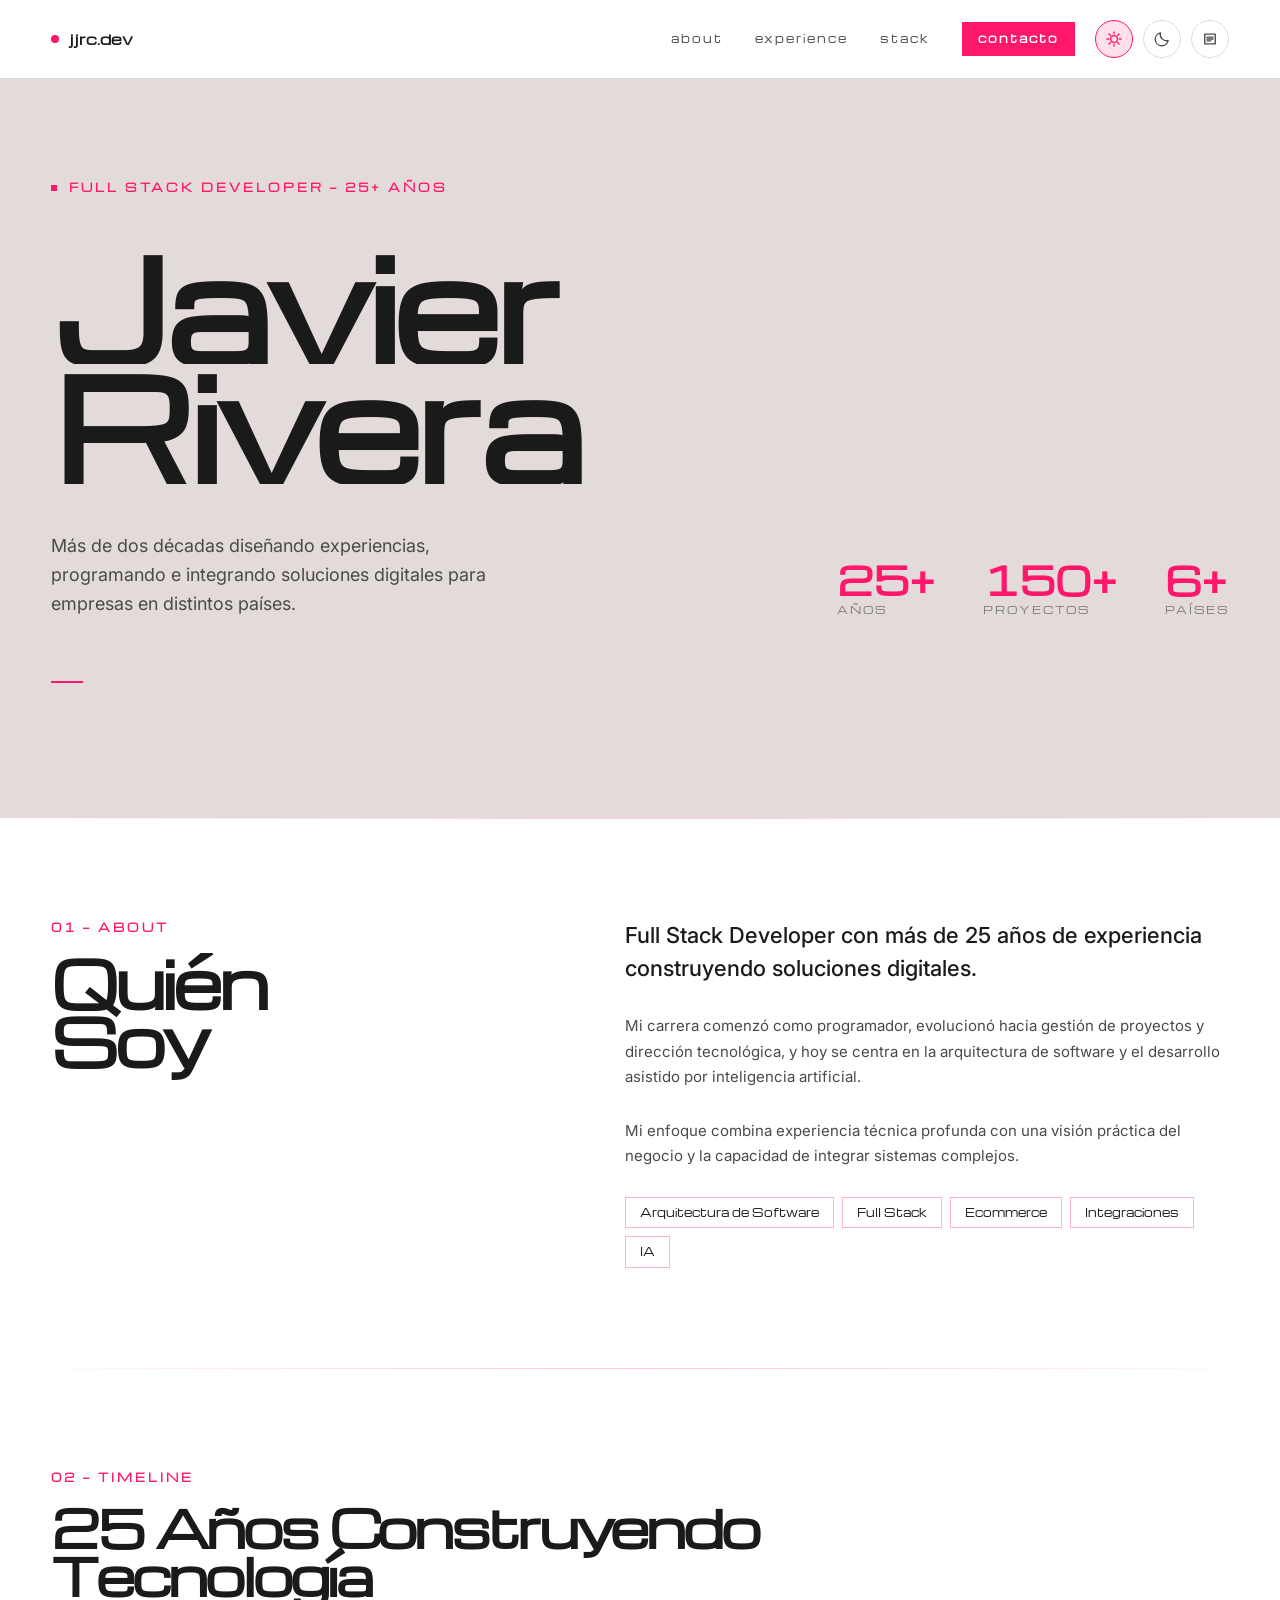
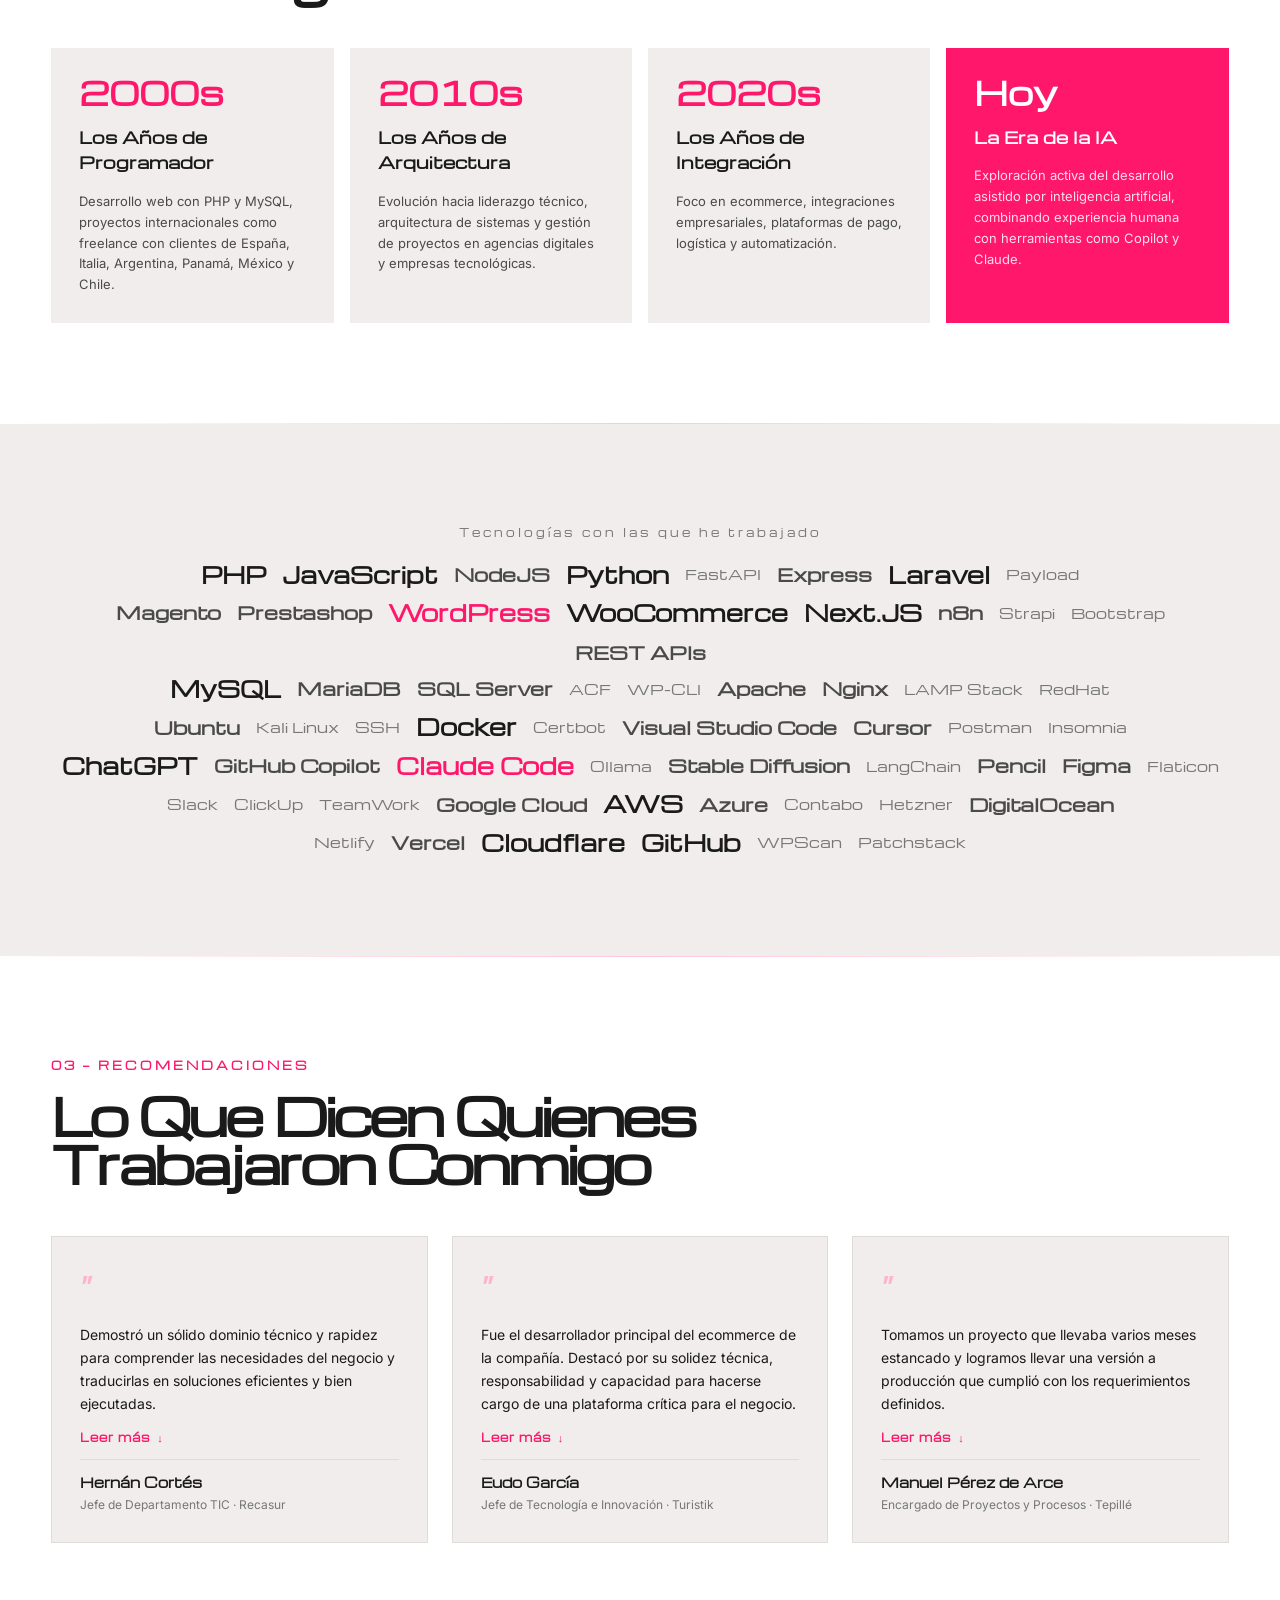
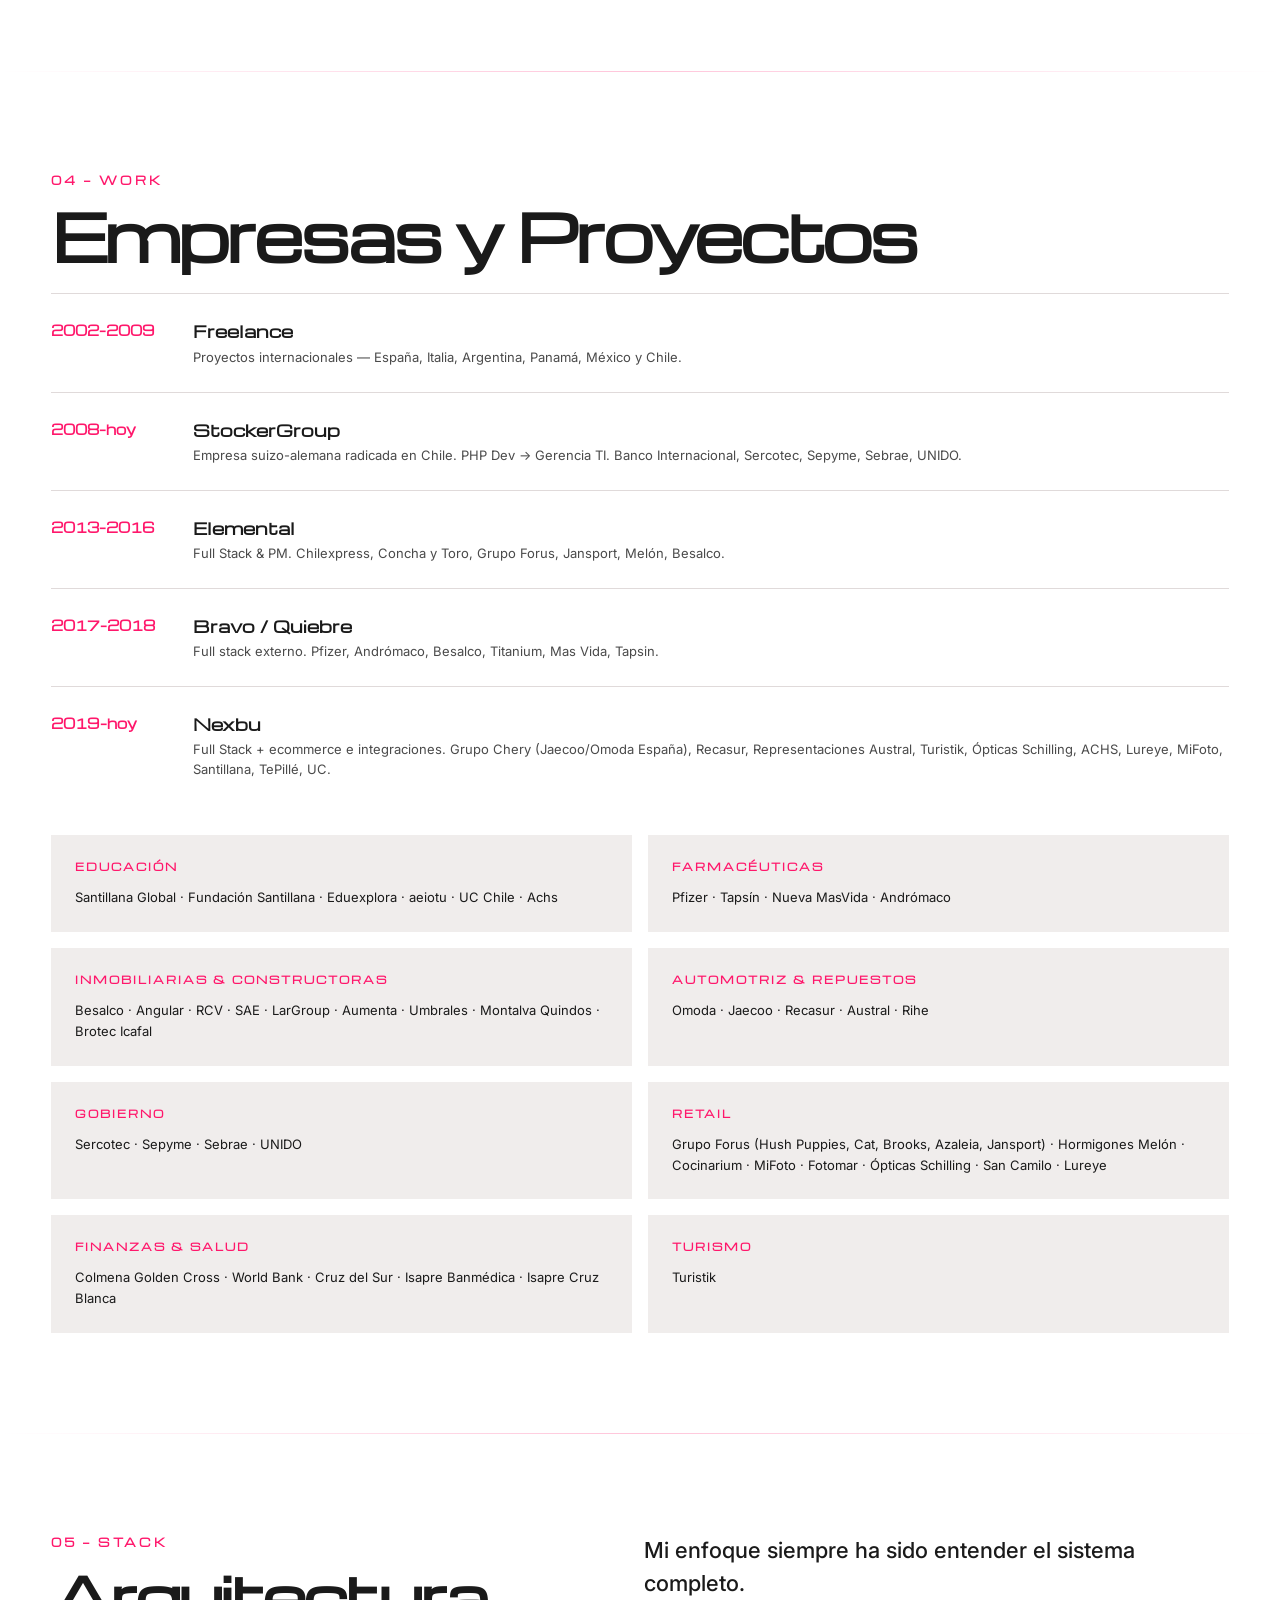
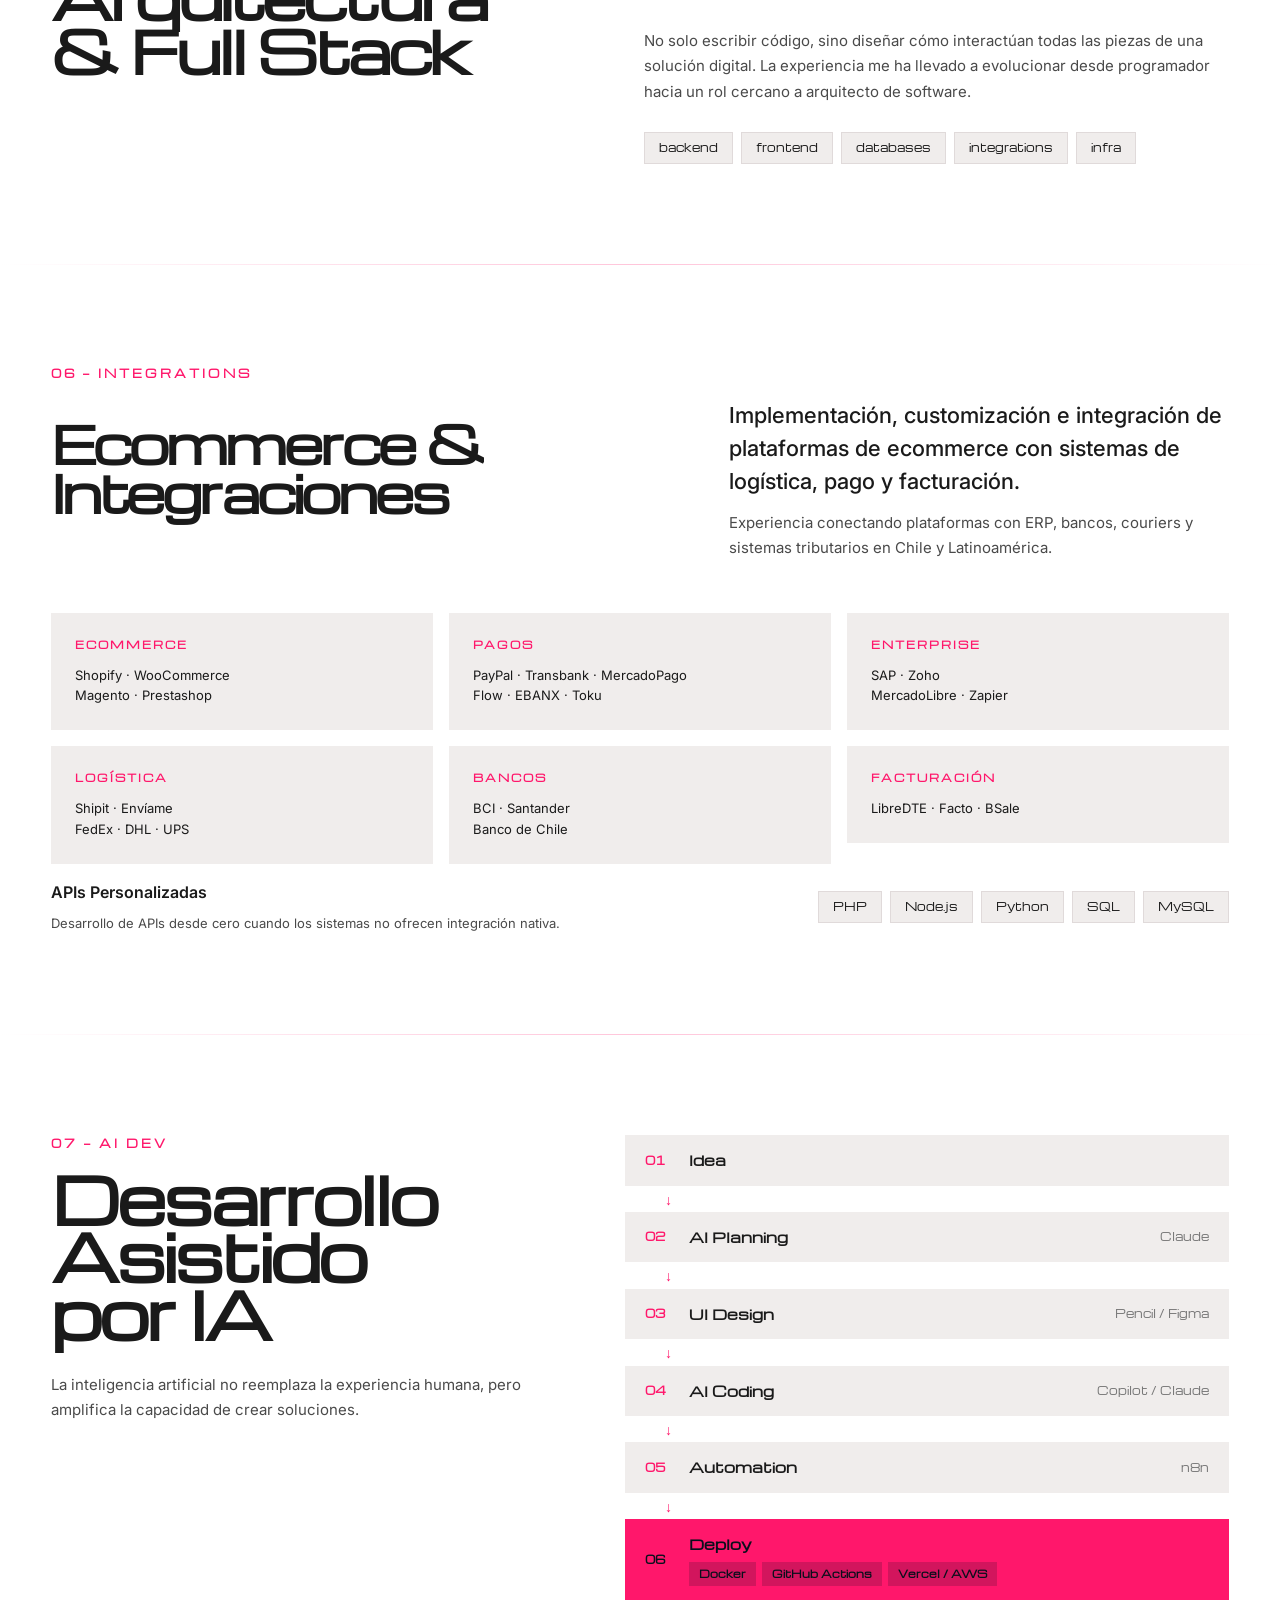
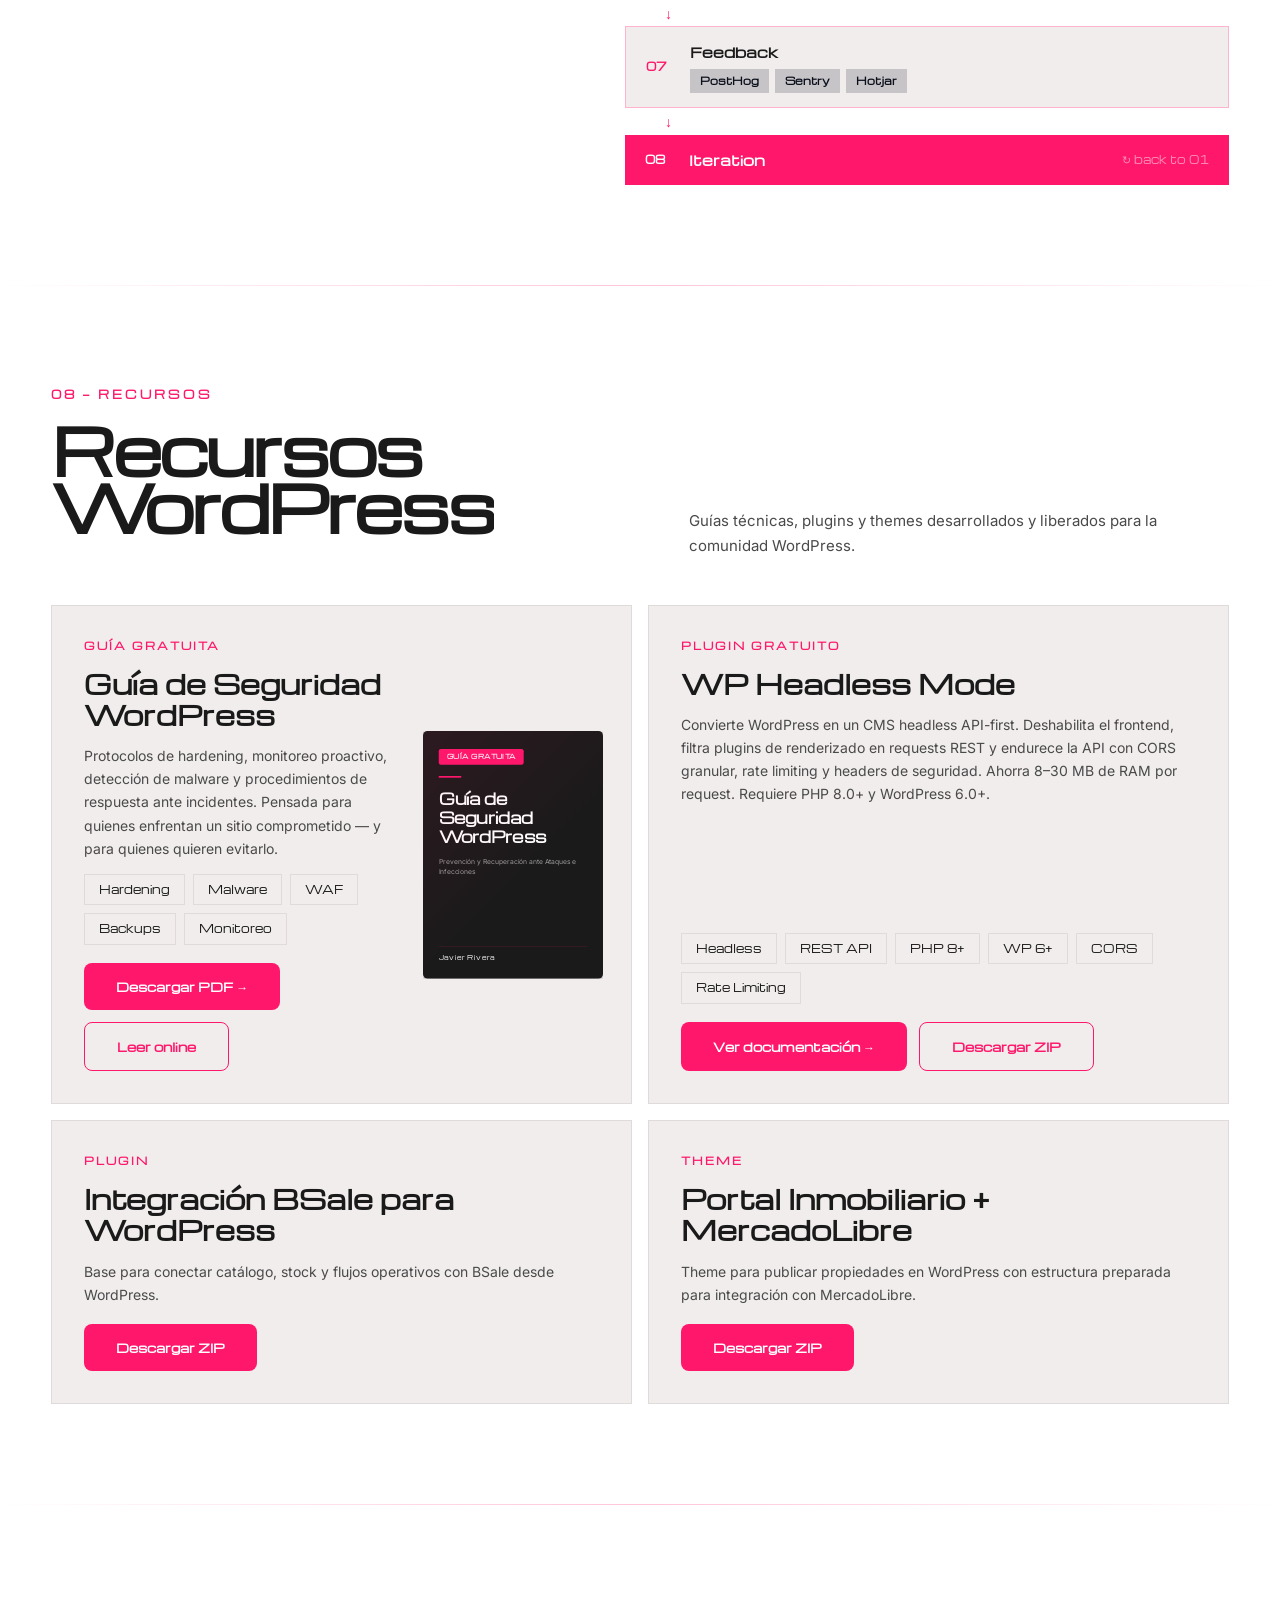
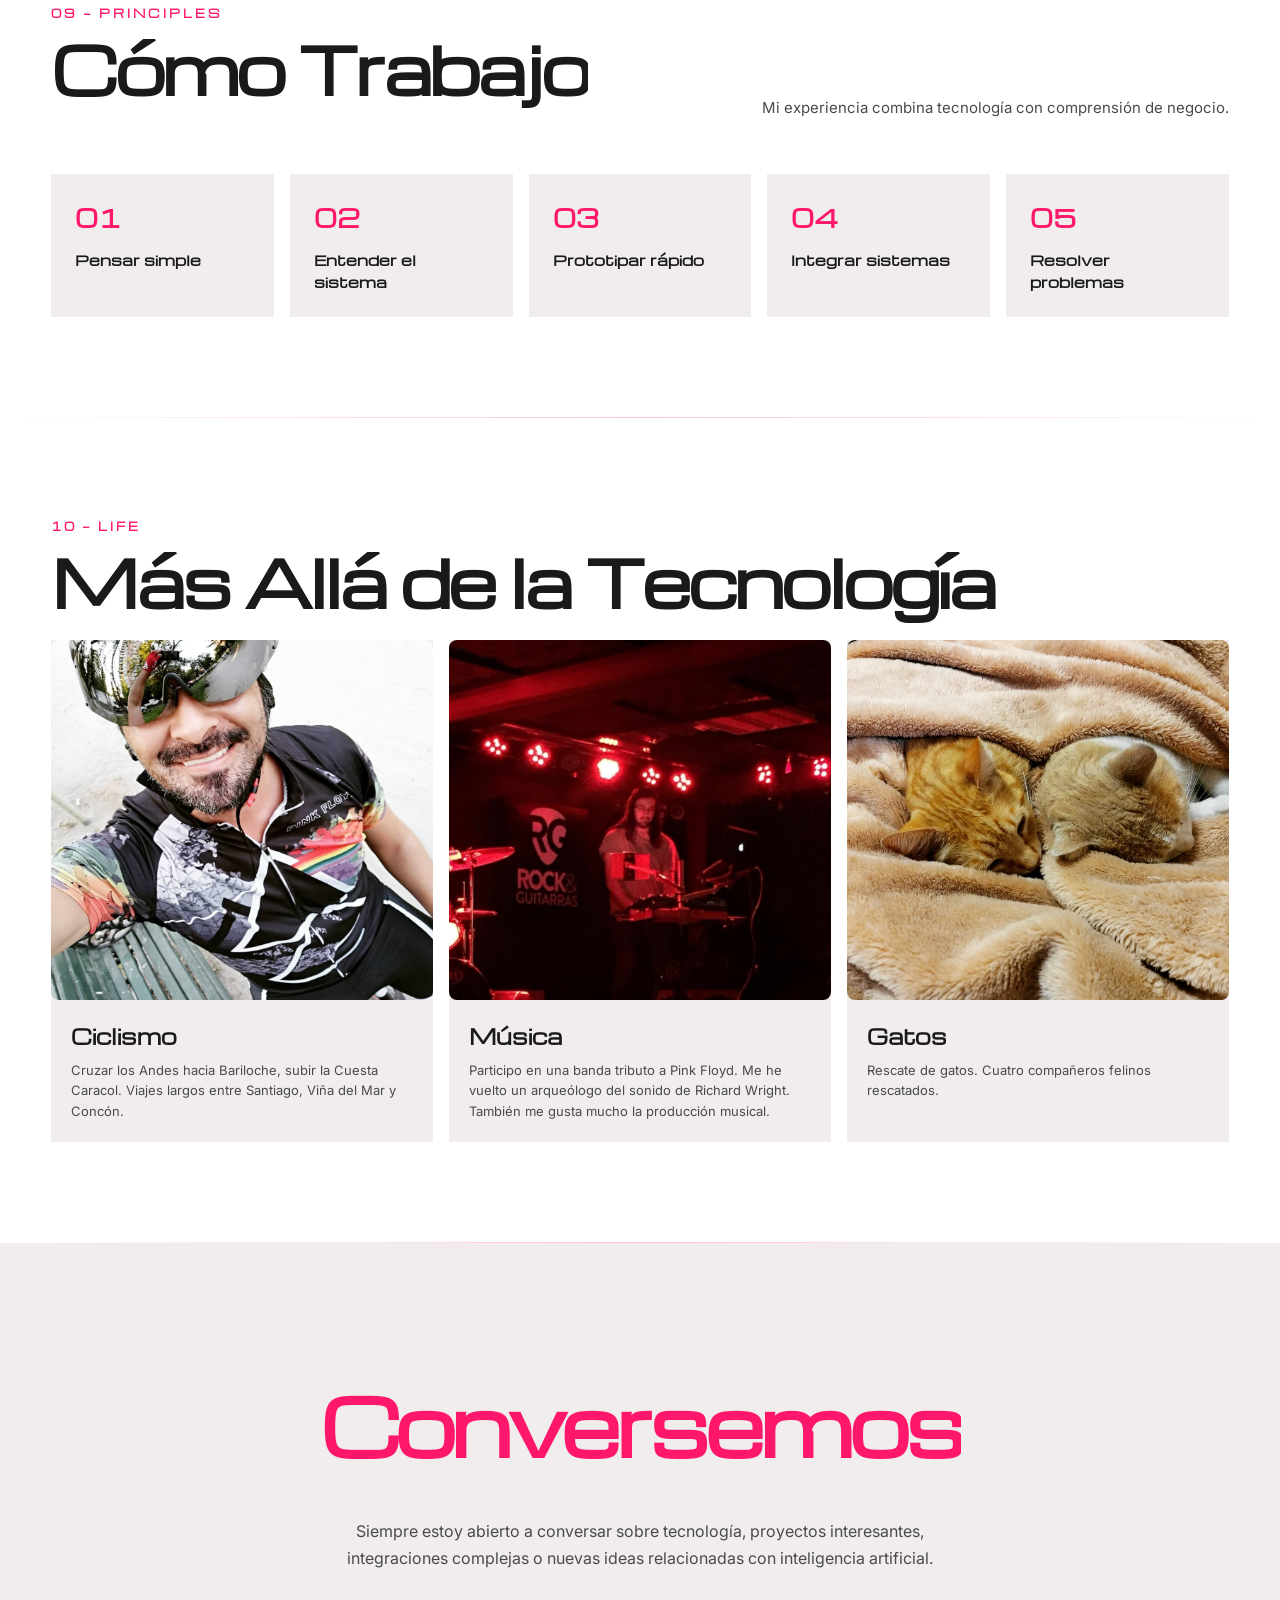
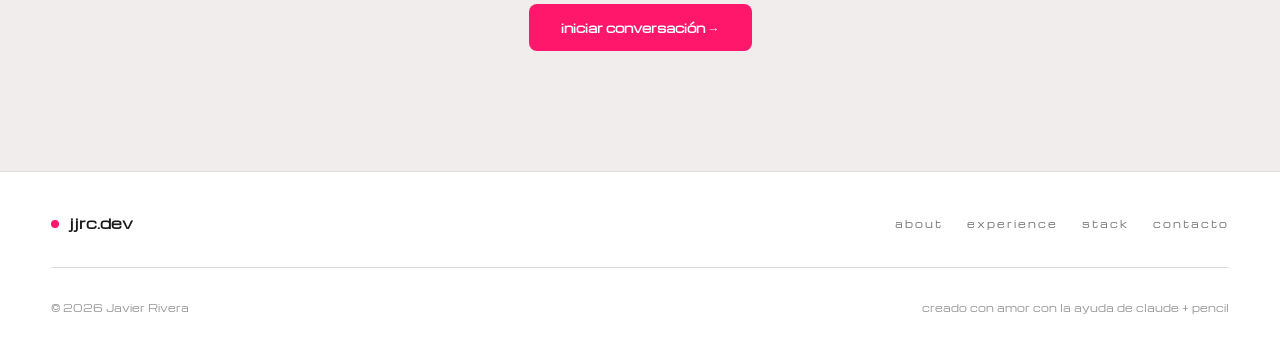
==== commit 6683ebdb: "Number the testimonials section (03) and shift subsequent sections down Recomendaciones now carries " ====
--- a/index.html
+++ b/index.html
@@ -14,7 +14,7 @@
   <!-- AOS -->
   <link rel="stylesheet" href="https://unpkg.com/aos@2.3.4/dist/aos.css" />
 
-  <link rel="stylesheet" href="assets/css/styles.css?v=000000074" />
+  <link rel="stylesheet" href="assets/css/styles.css?v=000000075" />
   <script>
     (function () {
       var savedTheme = localStorage.getItem('jjrc-theme');
@@ -295,7 +295,7 @@
   ============================================================ -->
   <section class="section" id="testimonials">
     <div class="section__inner" data-aos="fade-up" data-aos-duration="800">
-      <span class="section__label">RECOMENDACIONES</span>
+      <span class="section__label">03 — RECOMENDACIONES</span>
       <h2 class="section__title section__title--wide">Lo Que Dicen Quienes<br>Trabajaron Conmigo</h2>
     </div>
 
@@ -387,7 +387,7 @@
   ============================================================ -->
   <section class="section" id="experience">
     <div class="section__inner" data-aos="fade-up" data-aos-duration="800">
-      <span class="section__label">03 — WORK</span>
+      <span class="section__label">04 — WORK</span>
       <h2 class="section__title">Empresas y Proyectos</h2>
     </div>
 
@@ -483,7 +483,7 @@
   <section class="section" id="stack">
     <div class="section__inner two-col">
       <div class="two-col__left" data-aos="fade-right" data-aos-duration="900">
-        <span class="section__label">04 — STACK</span>
+        <span class="section__label">05 — STACK</span>
         <h2 class="section__title">Arquitectura<br>&amp; Full Stack</h2>
       </div>
       <div class="two-col__right" data-aos="fade-left" data-aos-duration="900" data-aos-delay="100">
@@ -507,7 +507,7 @@
   ============================================================ -->
   <section class="section" id="ecommerce">
     <div class="section__inner" data-aos="fade-up" data-aos-duration="800">
-      <span class="section__label">05 — INTEGRATIONS</span>
+      <span class="section__label">06 — INTEGRATIONS</span>
       <div class="ecom-head">
         <h2 class="section__title section__title--wide">Ecommerce &amp;<br>Integraciones</h2>
         <div class="ecom-desc" data-aos="fade-left" data-aos-duration="800" data-aos-delay="100">
@@ -575,7 +575,7 @@
   <section class="section" id="ai">
     <div class="section__inner two-col">
       <div class="two-col__left" data-aos="fade-right" data-aos-duration="900">
-        <span class="section__label">06 — AI DEV</span>
+        <span class="section__label">07 — AI DEV</span>
         <h2 class="section__title">Desarrollo<br>Asistido<br>por IA</h2>
         <p class="text-body">La inteligencia artificial no reemplaza la experiencia humana, pero amplifica la capacidad de crear soluciones.</p>
       </div>
@@ -660,7 +660,7 @@
   ============================================================ -->
   <section class="section" id="recursos">
     <div class="section__inner" data-aos="fade-up" data-aos-duration="800">
-      <span class="section__label">07 — RECURSOS</span>
+      <span class="section__label">08 — RECURSOS</span>
       <div class="recursos-head">
         <h2 class="section__title">Recursos<br>WordPress</h2>
         <p class="text-body recursos-desc" data-aos="fade-left" data-aos-duration="800" data-aos-delay="100">
@@ -756,7 +756,7 @@
   ============================================================ -->
   <section class="section" id="principles">
     <div class="section__inner" data-aos="fade-up" data-aos-duration="800">
-      <span class="section__label">08 — PRINCIPLES</span>
+      <span class="section__label">09 — PRINCIPLES</span>
       <div class="como-head">
         <h2 class="section__title">Cómo Trabajo</h2>
         <p class="text-body como-desc" data-aos="fade-left" data-aos-duration="800" data-aos-delay="100">Mi experiencia combina tecnología con comprensión de negocio.</p>
@@ -795,7 +795,7 @@
   ============================================================ -->
   <section class="section" id="personal">
     <div class="section__inner" data-aos="fade-up" data-aos-duration="800">
-      <span class="section__label">09 — LIFE</span>
+      <span class="section__label">10 — LIFE</span>
       <h2 class="section__title">Más Allá de la Tecnología</h2>
     </div>
     <div class="section__inner">
@@ -870,6 +870,6 @@
 
   <!-- AOS -->
   <script src="https://unpkg.com/aos@2.3.4/dist/aos.js"></script>
-  <script src="assets/js/script.js?v=00000006"></script>
+  <script src="assets/js/script.js?v=00000007"></script>
 </body>
 </html>
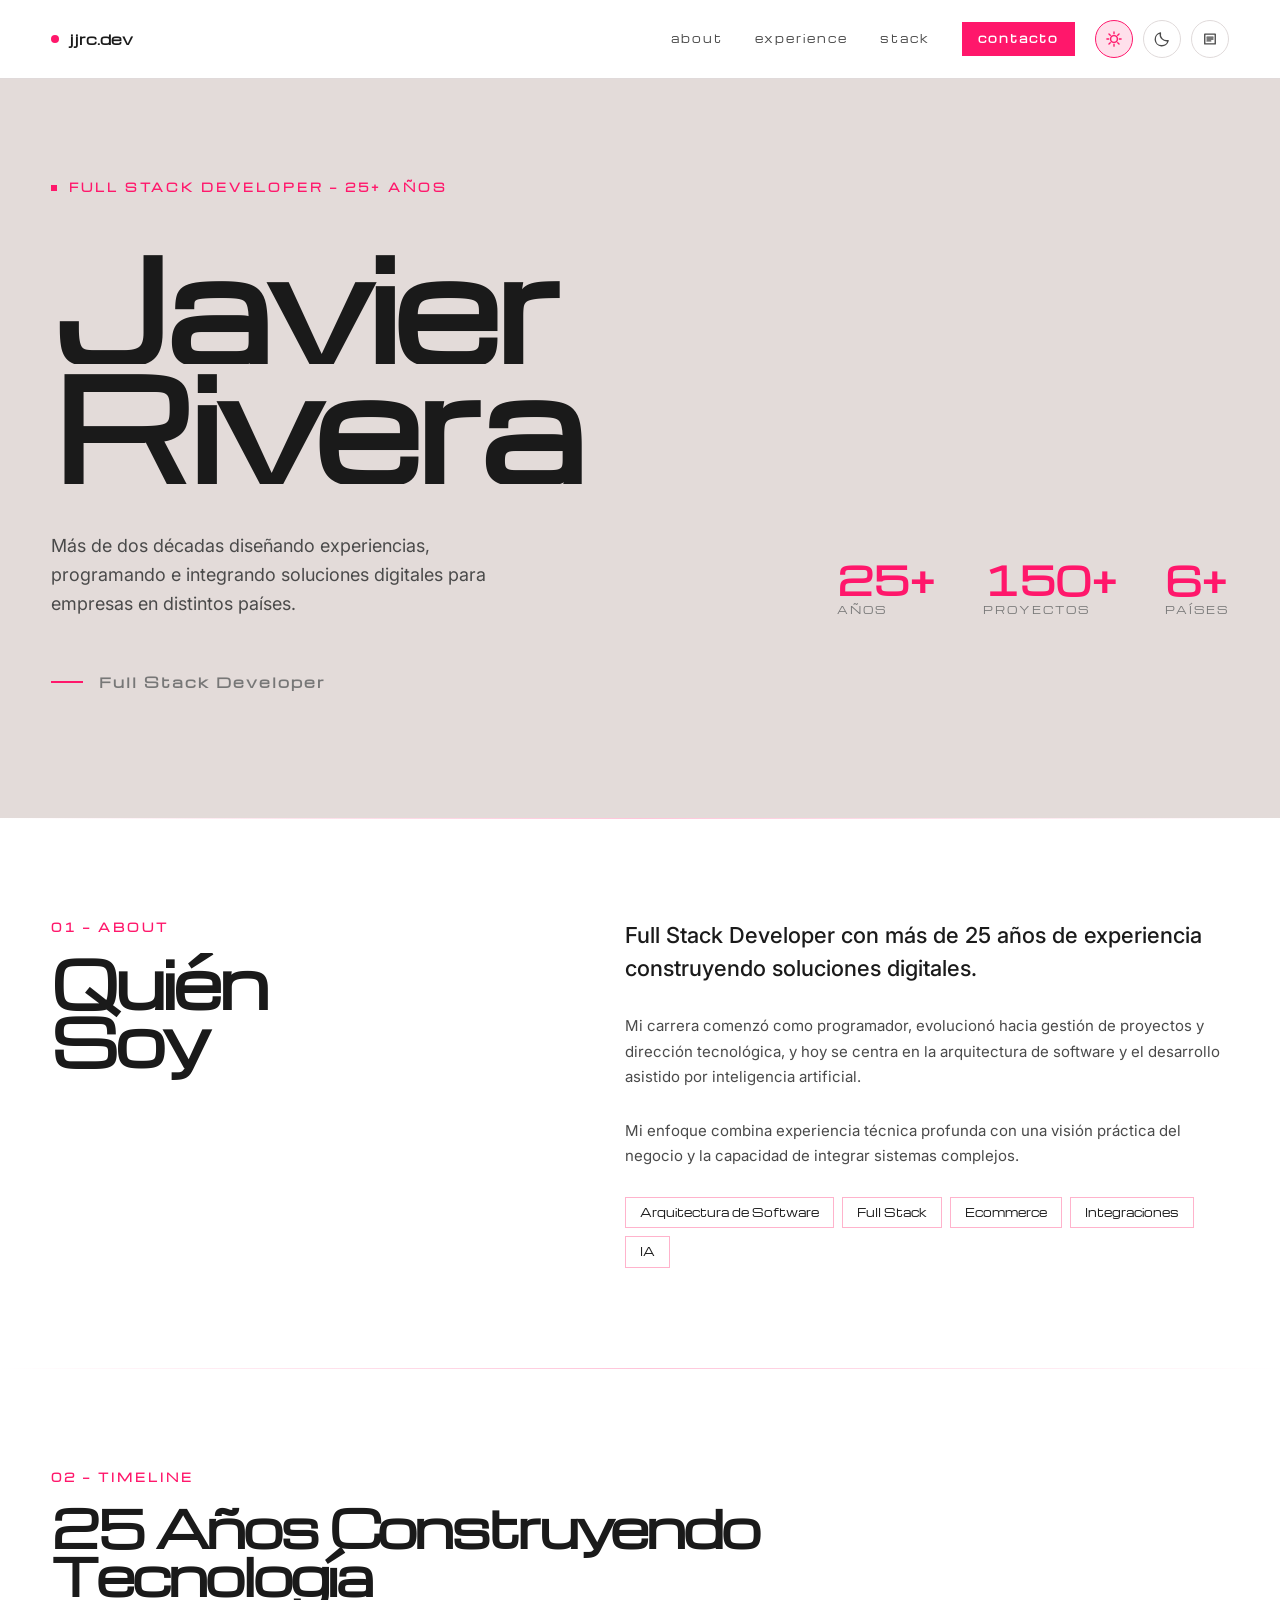
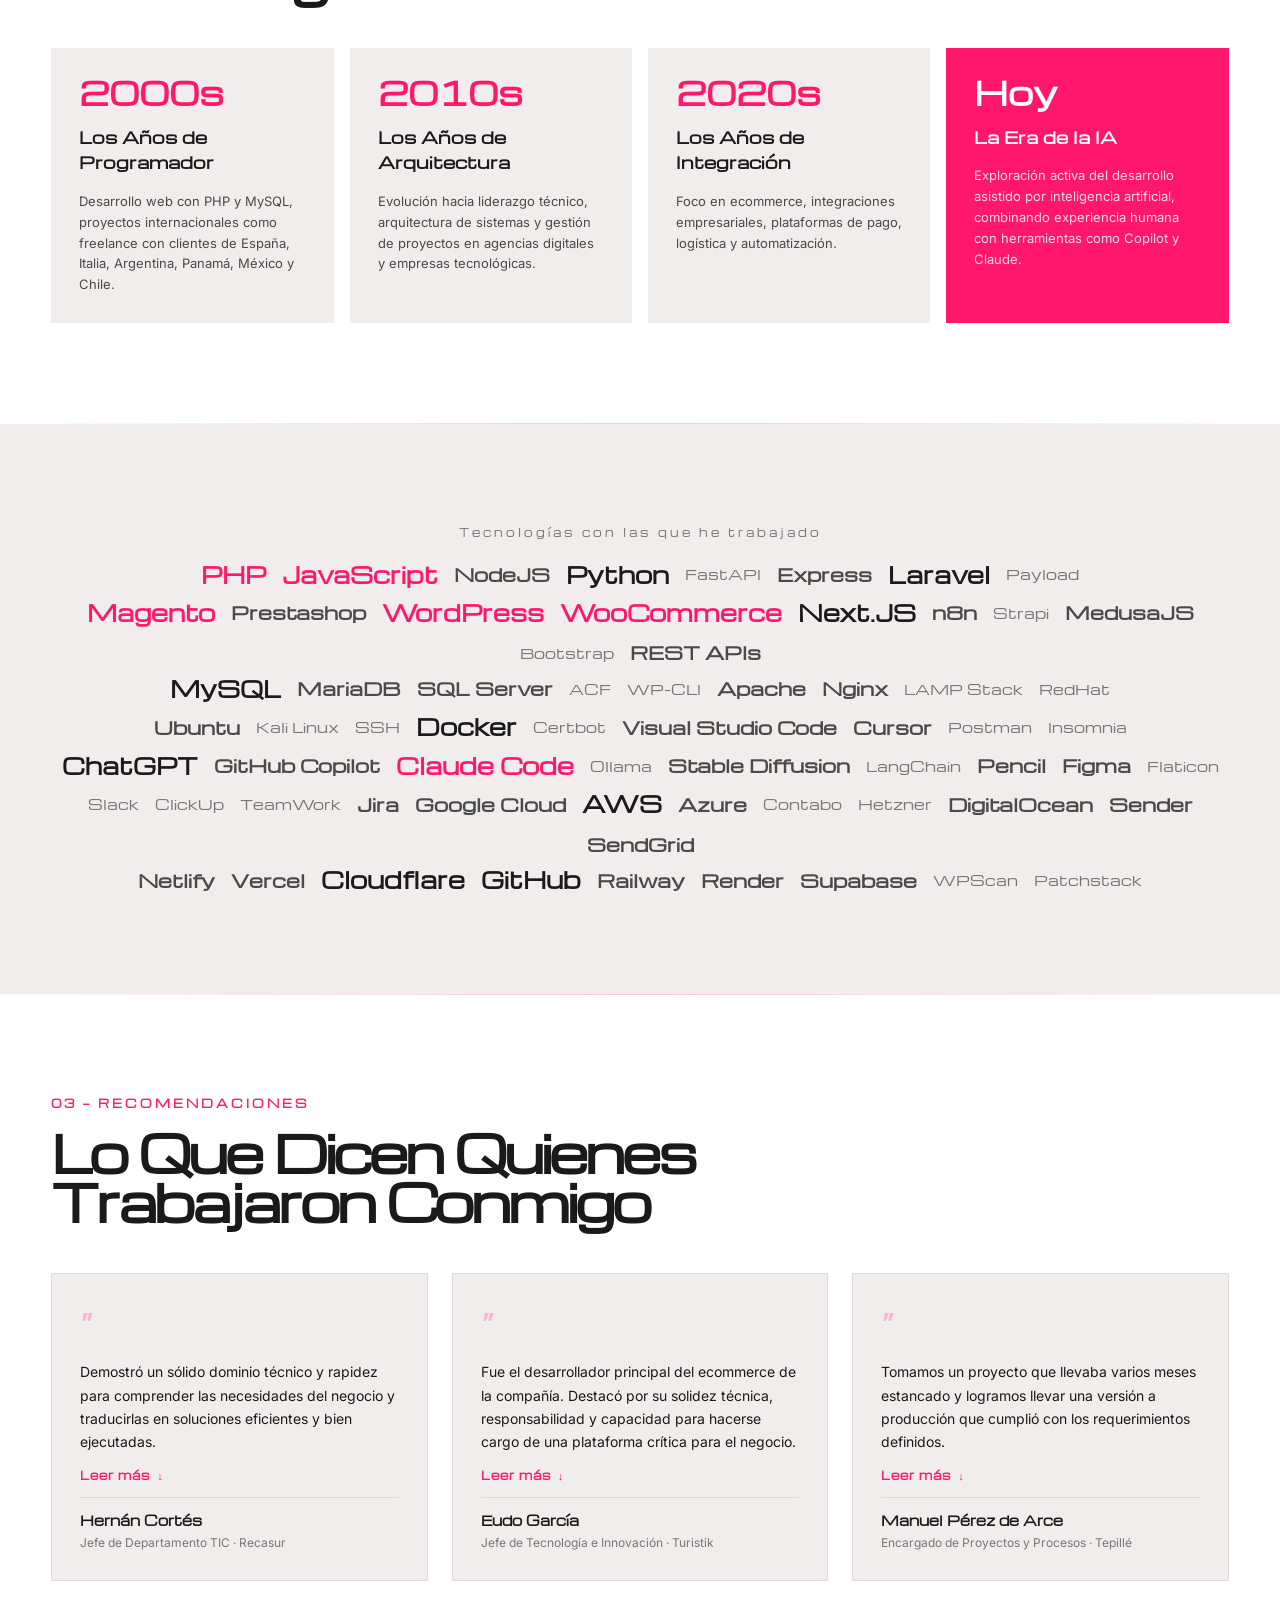
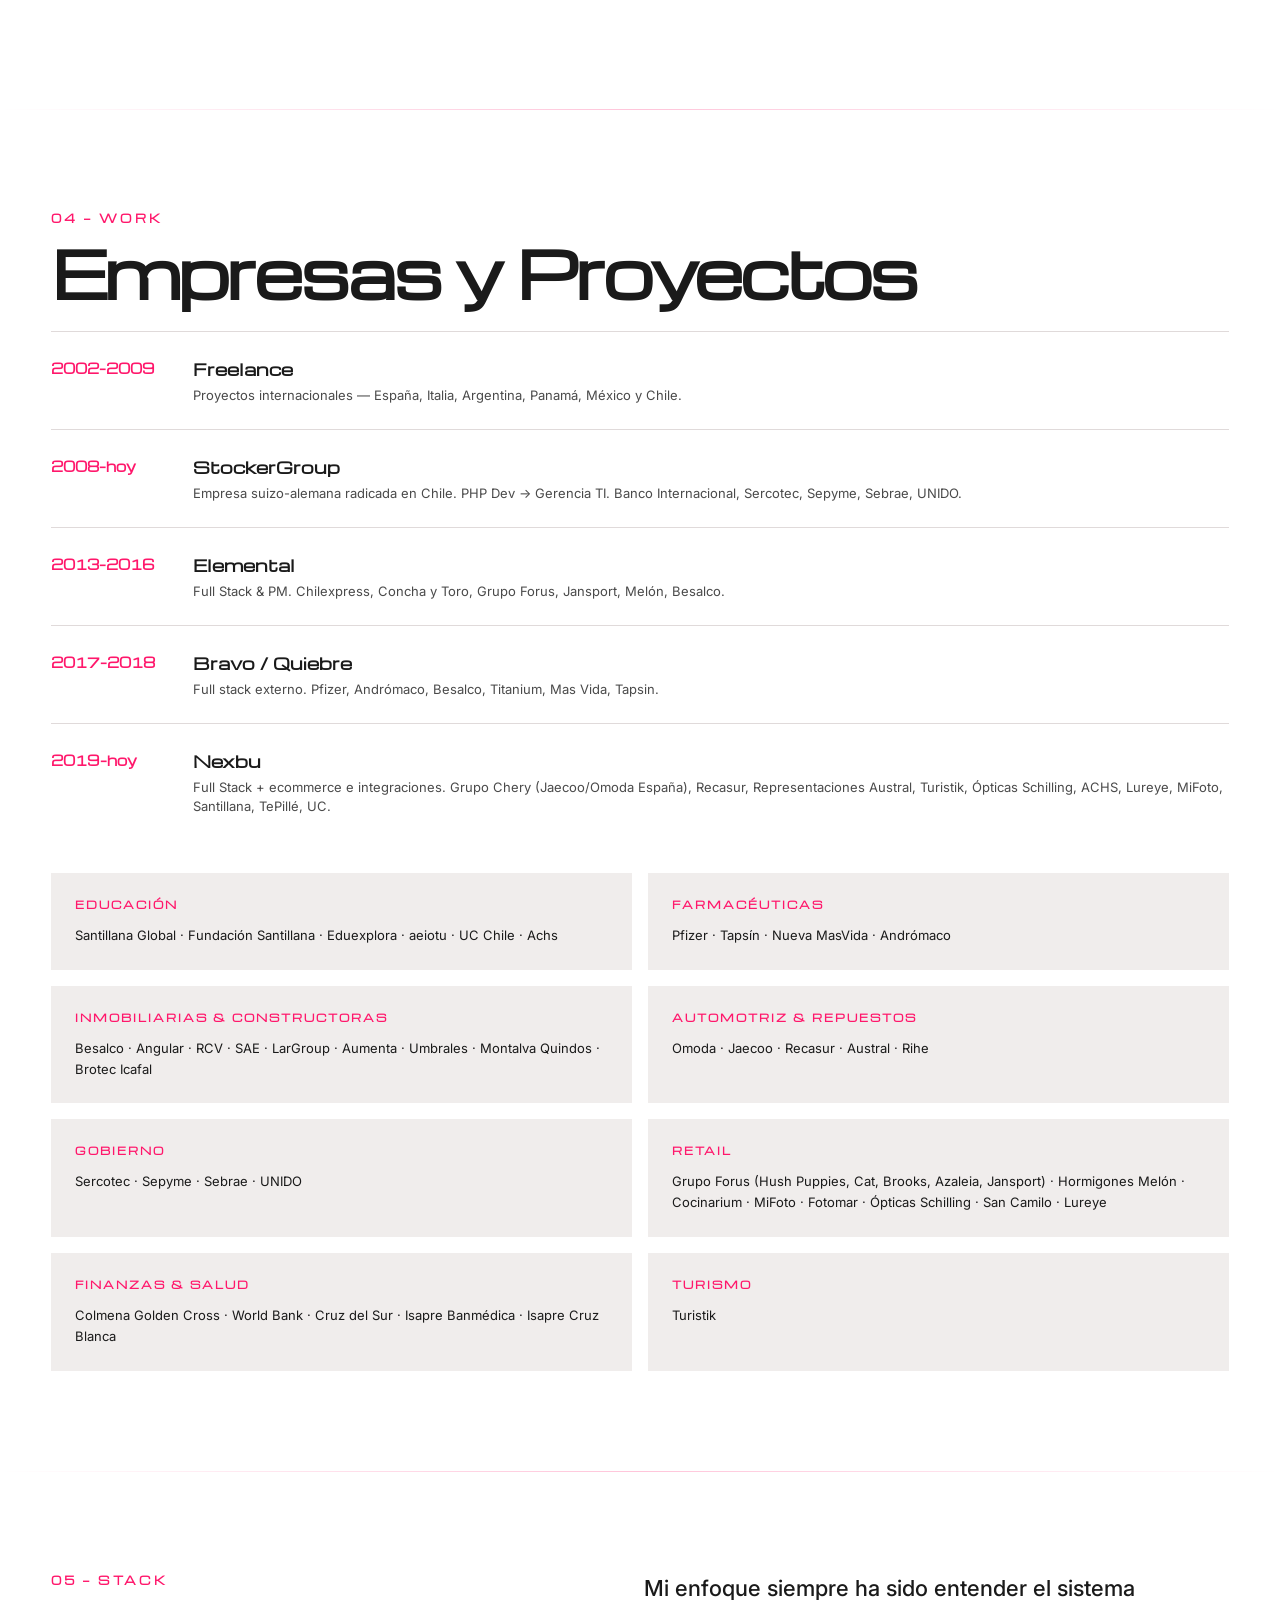
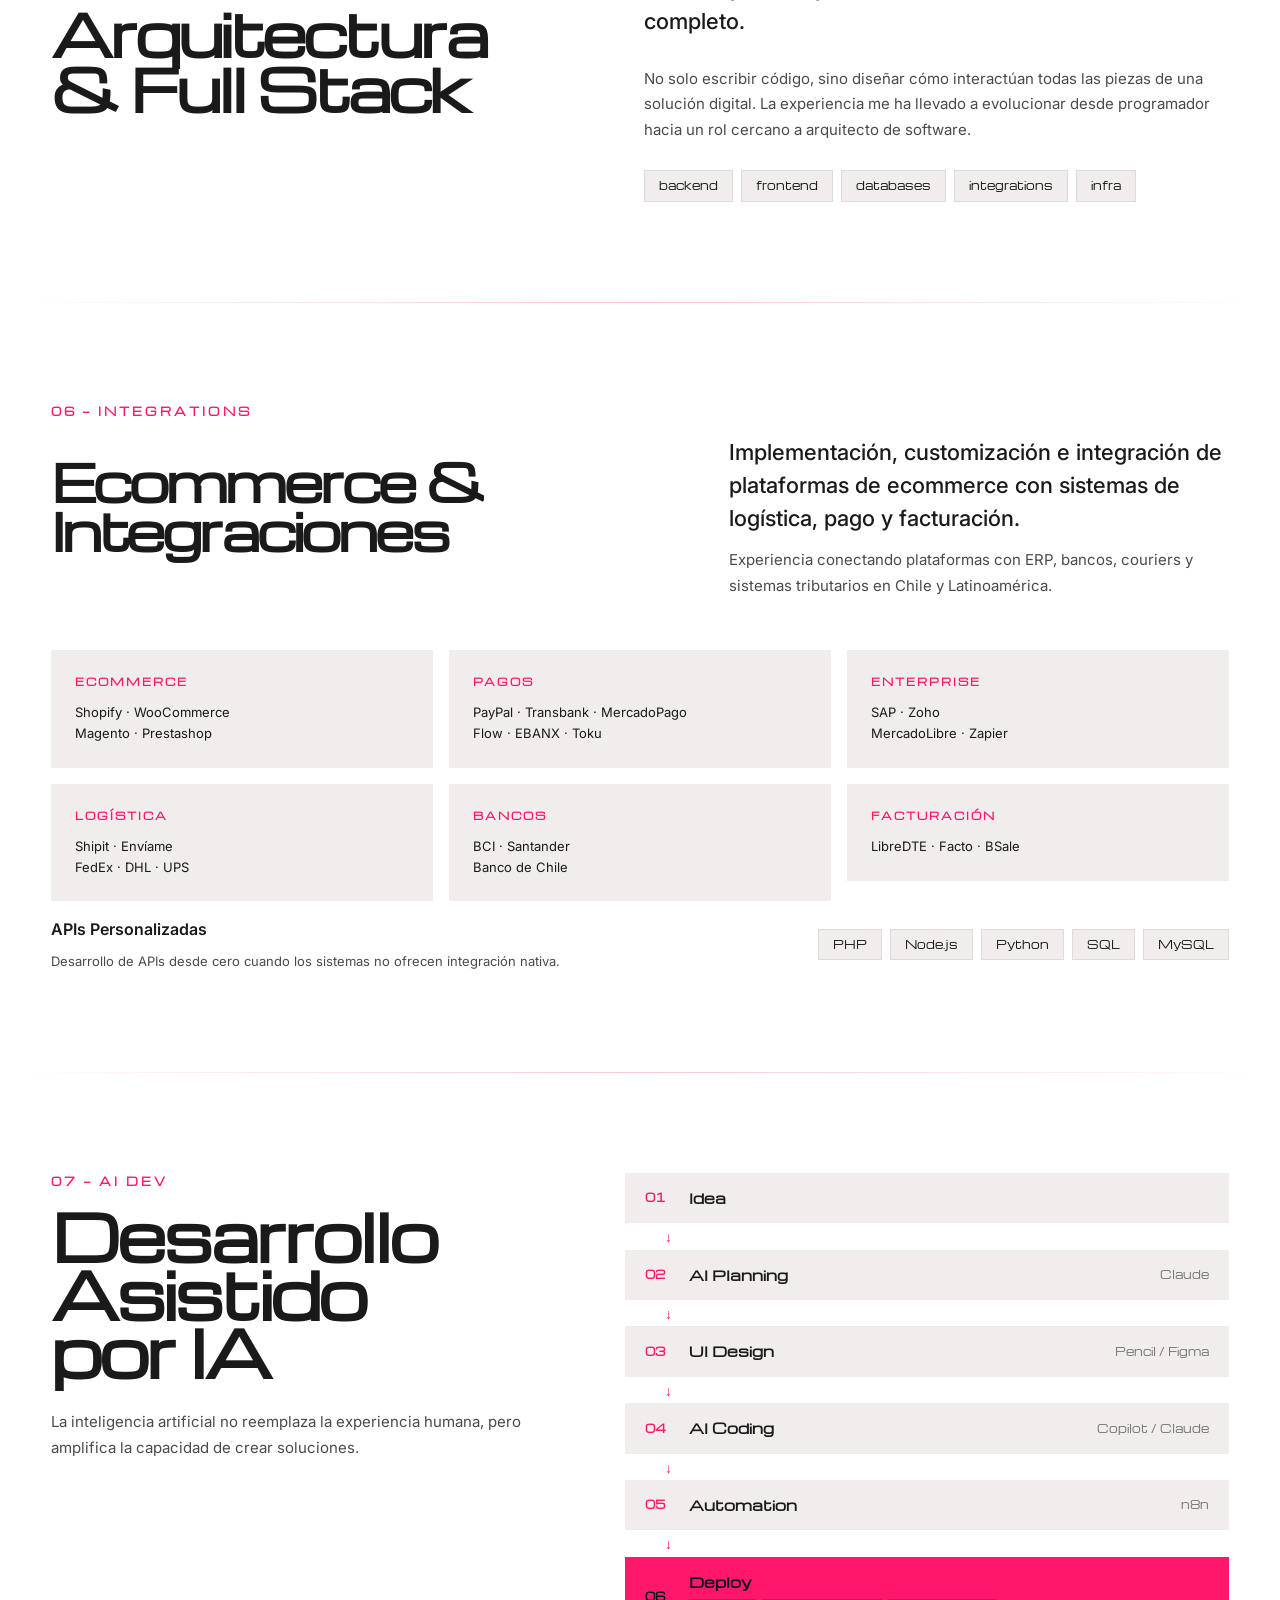
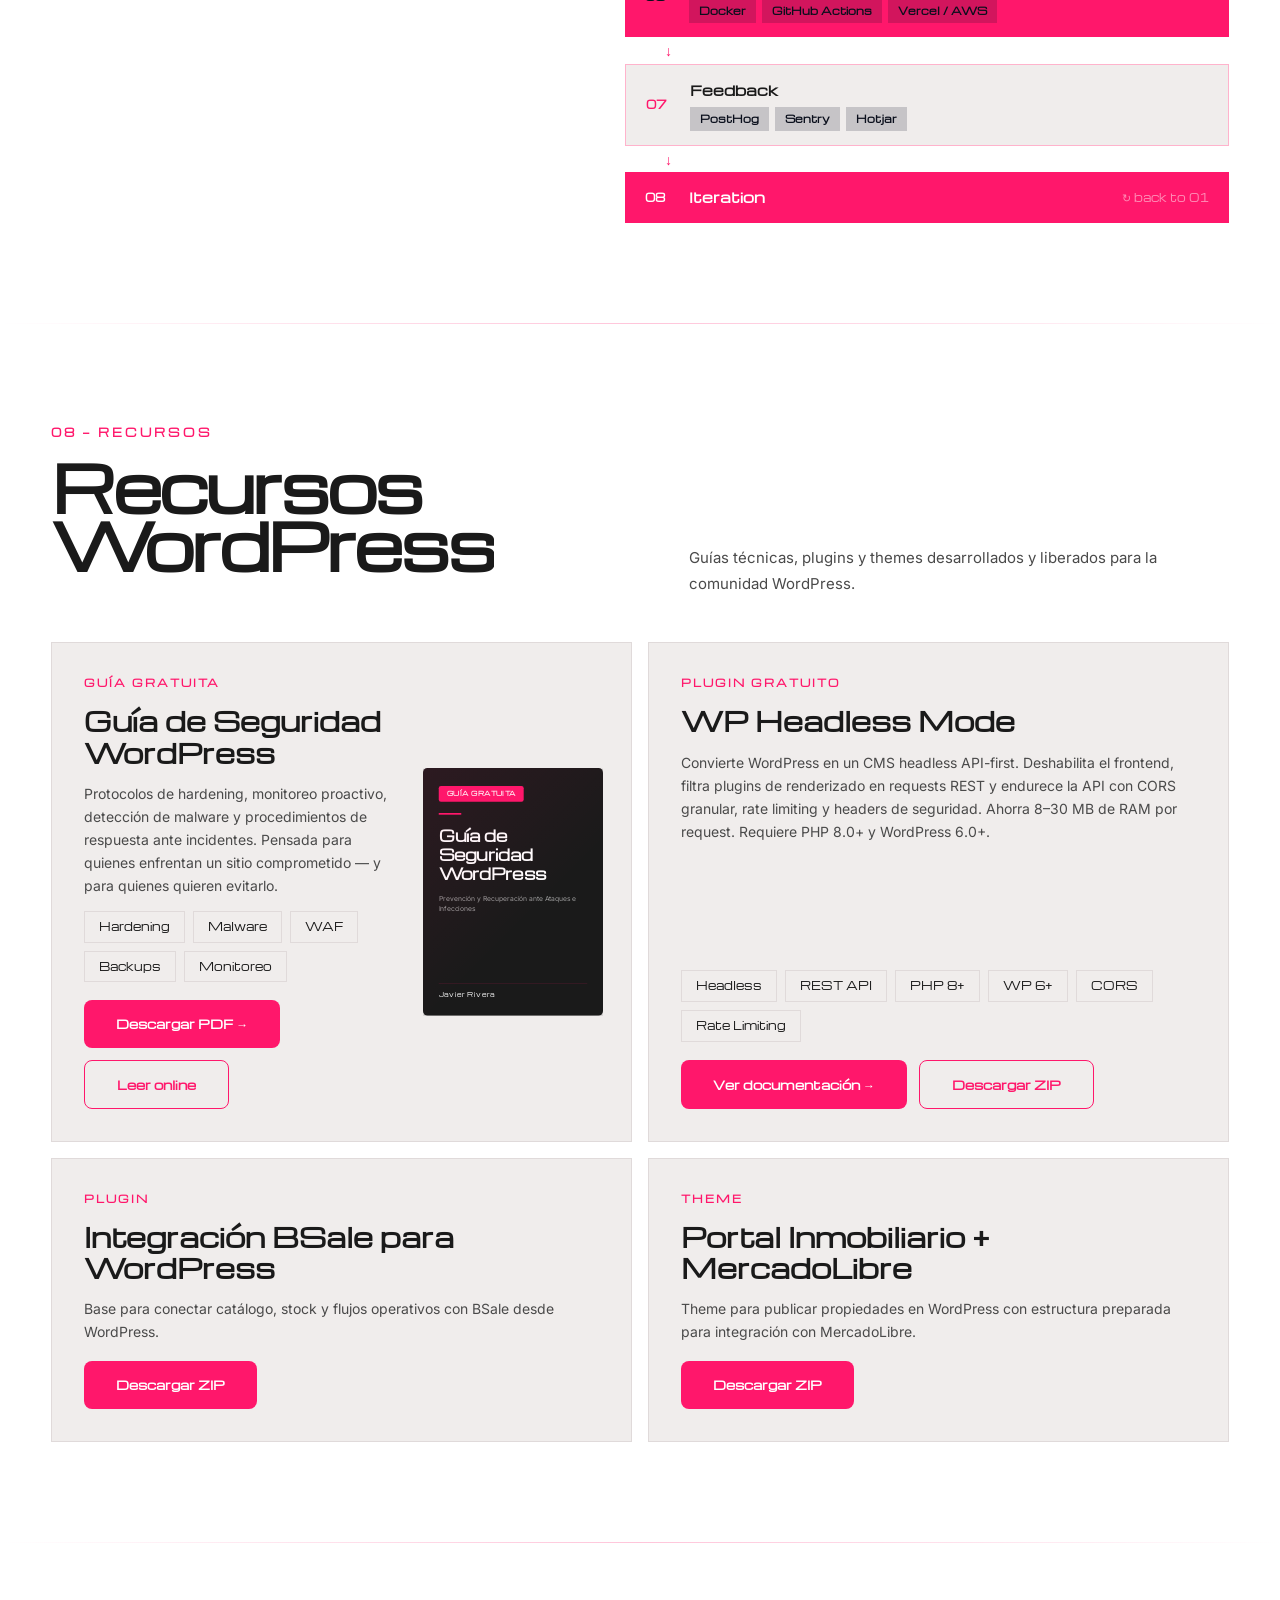
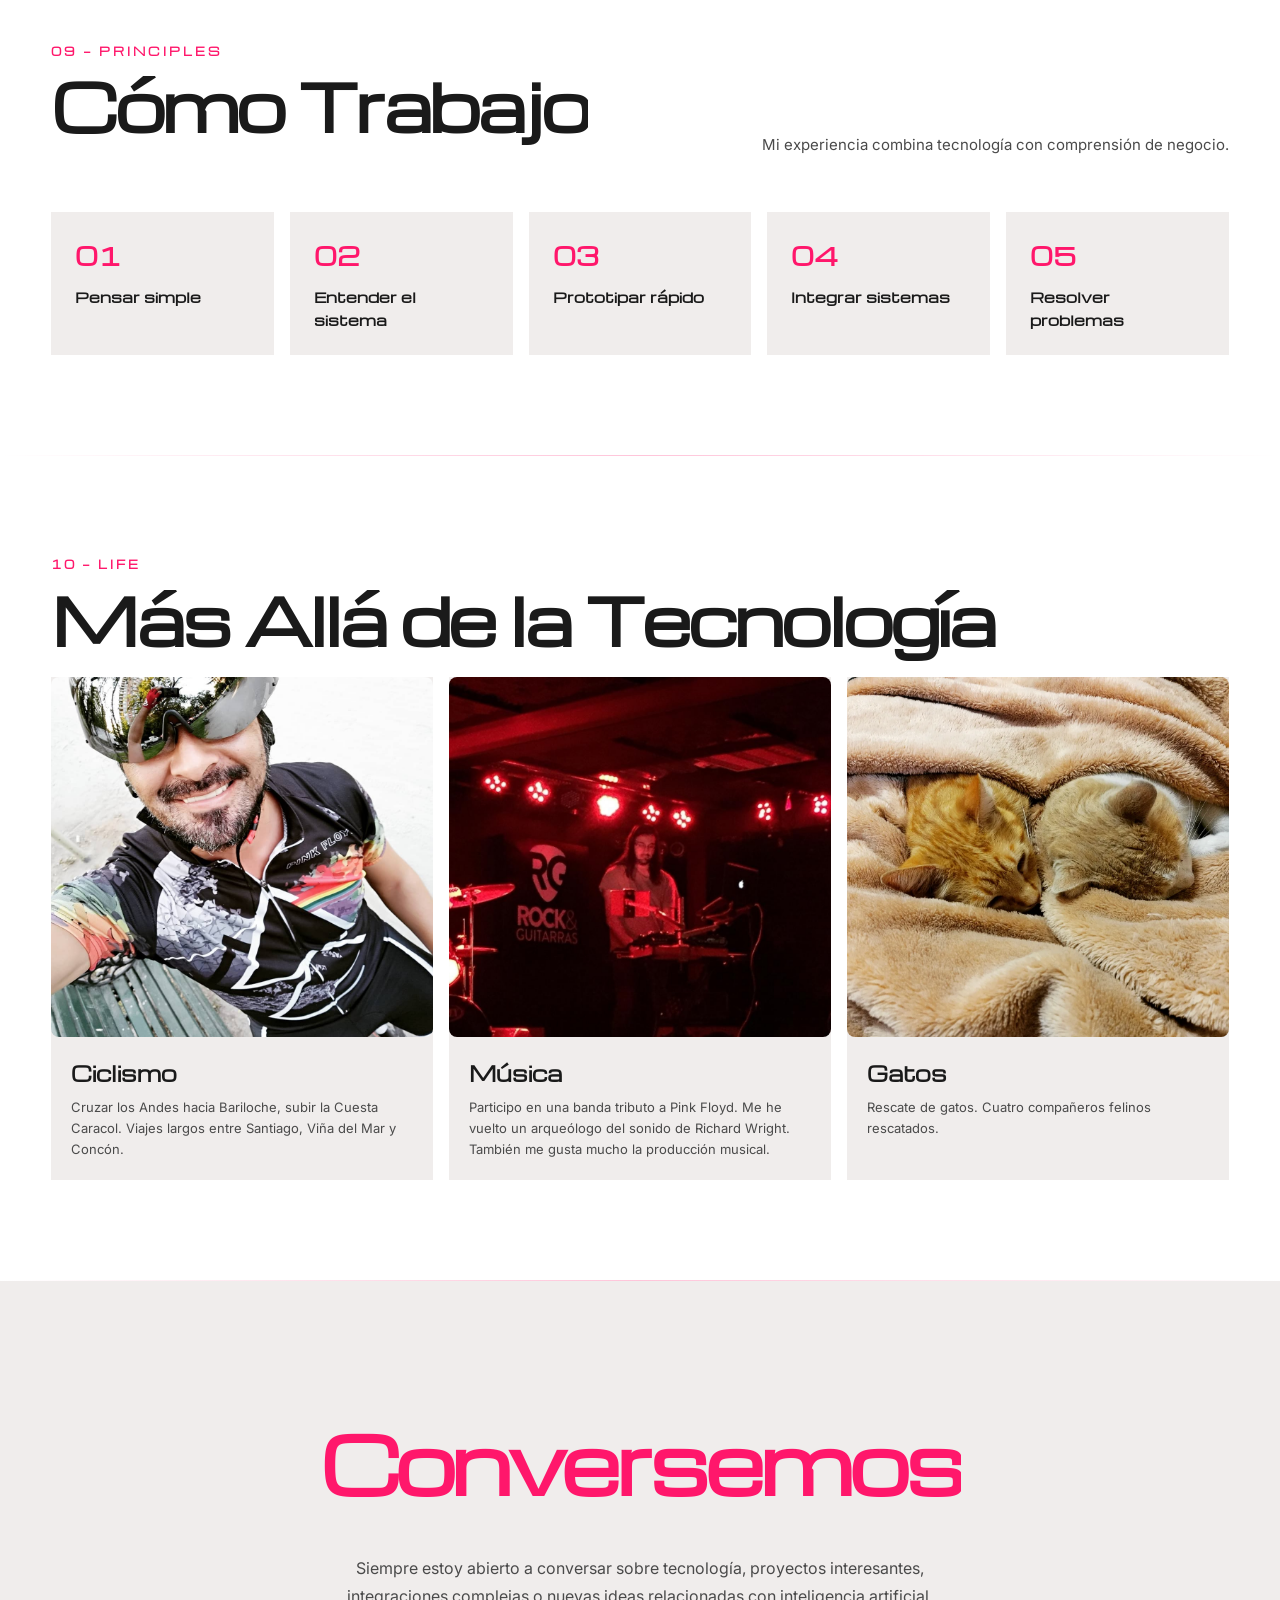
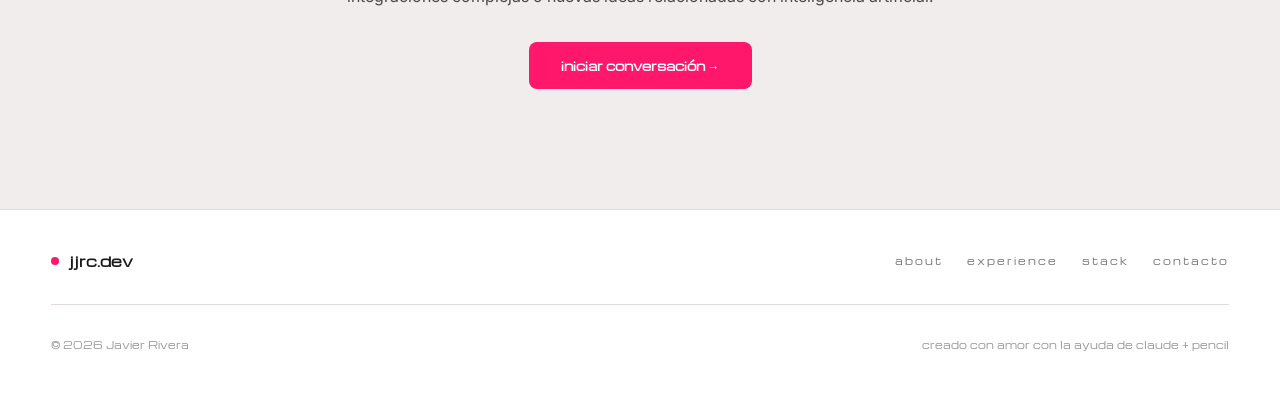
==== commit aadc2ffd: "Expand tech cloud and fix subtag contrast in dark mode - Highlight PHP, JavaScript, Magento and WooC" ====
--- a/index.html
+++ b/index.html
@@ -212,8 +212,8 @@
       <p class="tech-label" data-aos="fade-up" data-aos-duration="700">Tecnologías con las que he trabajado</p>
       <div class="tech-cloud" data-aos="fade-up" data-aos-duration="900" data-aos-delay="100">
         <div class="tech-row">
-          <span class="tech-word tech-word--lg">PHP</span>
-          <span class="tech-word tech-word--lg">JavaScript</span>
+          <span class="tech-word tech-word--accent tech-word--lg">PHP</span>
+          <span class="tech-word tech-word--accent tech-word--lg">JavaScript</span>
           <span class="tech-word tech-word--md">NodeJS</span>
           <span class="tech-word tech-word--lg">Python</span>
           <span class="tech-word tech-word--sm">FastAPI</span>
@@ -222,13 +222,14 @@
           <span class="tech-word tech-word--sm">Payload</span>
         </div>
         <div class="tech-row">
-          <span class="tech-word tech-word--md">Magento</span>
+          <span class="tech-word tech-word--accent tech-word--lg">Magento</span>
           <span class="tech-word tech-word--md">Prestashop</span>
           <span class="tech-word tech-word--accent tech-word--lg">WordPress</span>
-          <span class="tech-word tech-word--lg">WooCommerce</span>
+          <span class="tech-word tech-word--accent tech-word--lg">WooCommerce</span>
           <span class="tech-word tech-word--lg">Next.JS</span>
           <span class="tech-word tech-word--md">n8n</span>
           <span class="tech-word tech-word--sm">Strapi</span>
+          <span class="tech-word tech-word--md">MedusaJS</span>
           <span class="tech-word tech-word--sm">Bootstrap</span>
           <span class="tech-word tech-word--md">REST APIs</span>
         </div>
@@ -269,18 +270,24 @@
           <span class="tech-word tech-word--sm">Slack</span>
           <span class="tech-word tech-word--sm">ClickUp</span>
           <span class="tech-word tech-word--sm">TeamWork</span>
+          <span class="tech-word tech-word--md">Jira</span>
           <span class="tech-word tech-word--md">Google Cloud</span>
           <span class="tech-word tech-word--lg">AWS</span>
           <span class="tech-word tech-word--md">Azure</span>
           <span class="tech-word tech-word--sm">Contabo</span>
           <span class="tech-word tech-word--sm">Hetzner</span>
           <span class="tech-word tech-word--md">DigitalOcean</span>
+          <span class="tech-word tech-word--md">Sender</span>
+          <span class="tech-word tech-word--md">SendGrid</span>
         </div>
         <div class="tech-row">
-          <span class="tech-word tech-word--sm">Netlify</span>
+          <span class="tech-word tech-word--md">Netlify</span>
           <span class="tech-word tech-word--md">Vercel</span>
           <span class="tech-word tech-word--lg">Cloudflare</span>
           <span class="tech-word tech-word--lg">GitHub</span>
+          <span class="tech-word tech-word--md">Railway</span>
+          <span class="tech-word tech-word--md">Render</span>
+          <span class="tech-word tech-word--md">Supabase</span>
           <span class="tech-word tech-word--sm">WPScan</span>
           <span class="tech-word tech-word--sm">Patchstack</span>
         </div>
--- a/assets/css/styles.css
+++ b/assets/css/styles.css
@@ -1586,6 +1586,10 @@
   color: rgba(255,255,255,0.72);
 }
 
+:root[data-theme='dark'] .ia-step__subtag {
+  color: #ffffff;
+}
+
 /* ============================================================
    AOS CUSTOM OVERRIDES
 ============================================================ */
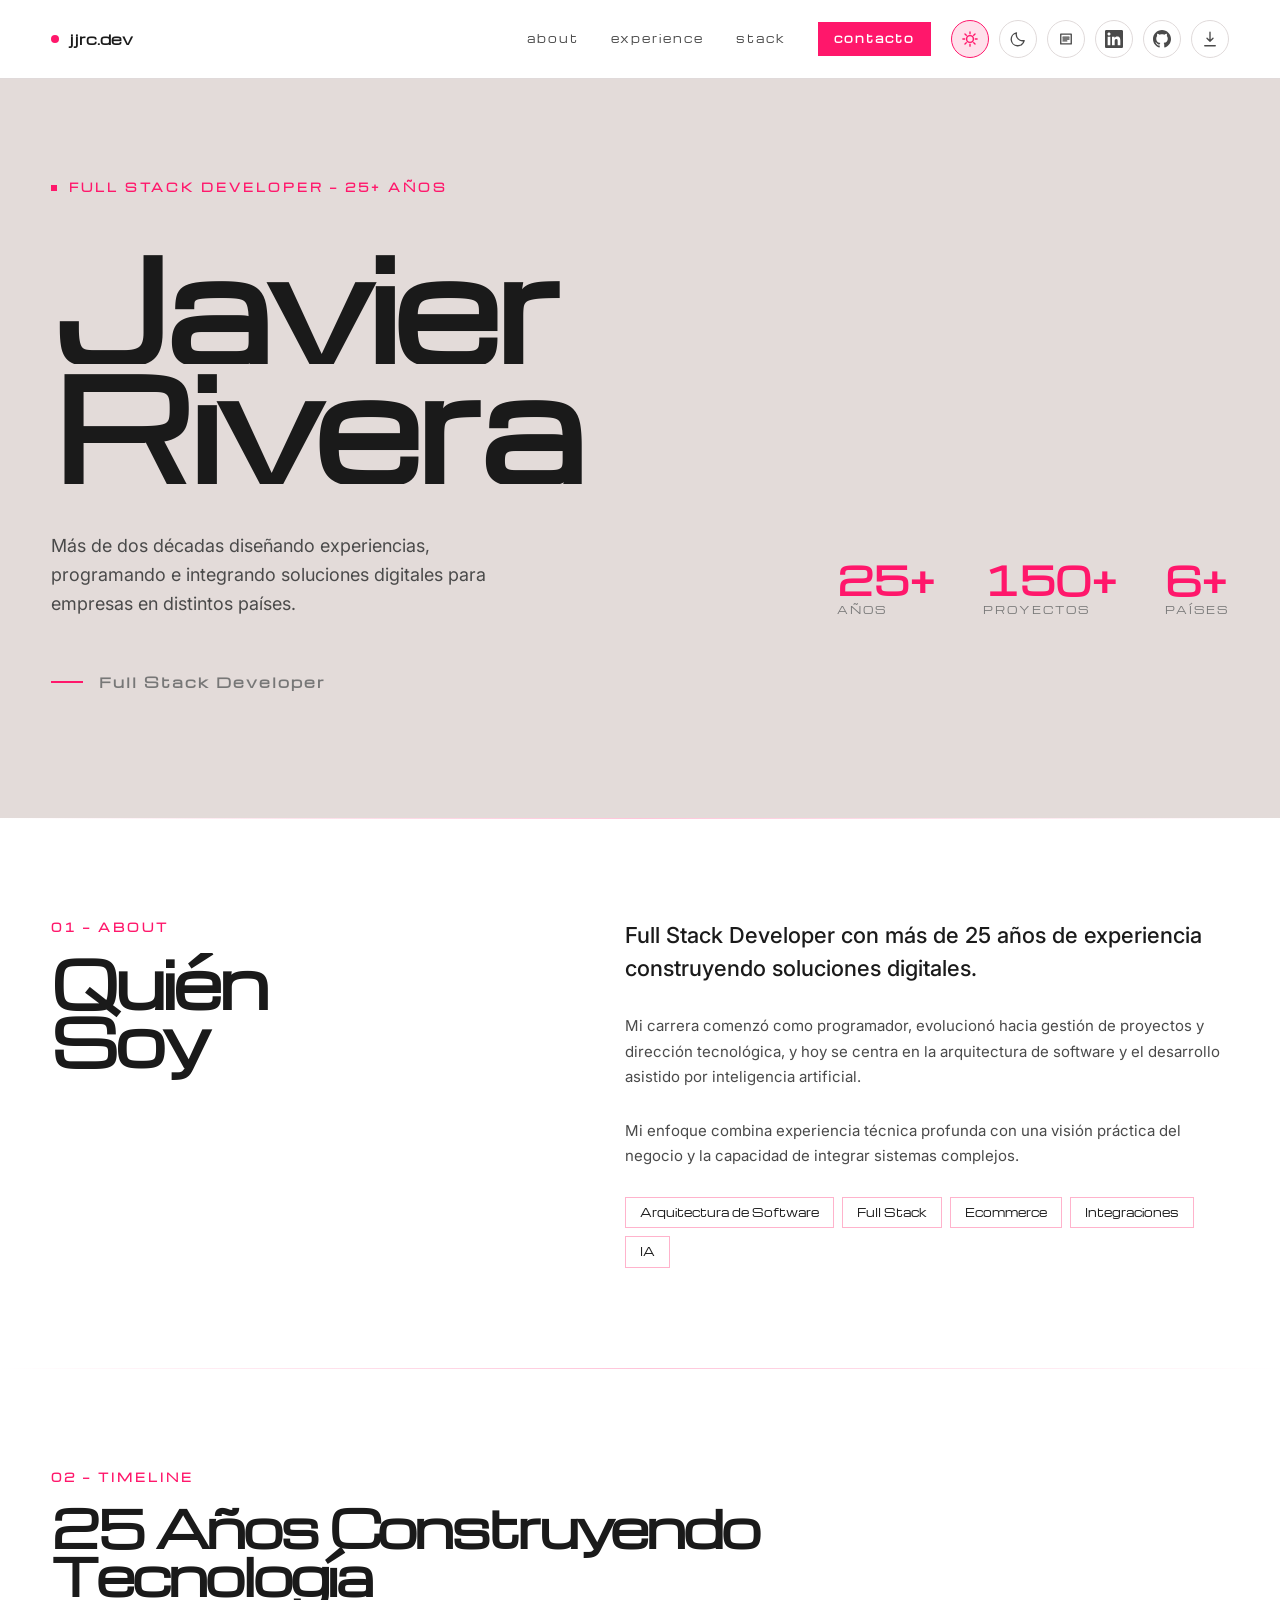
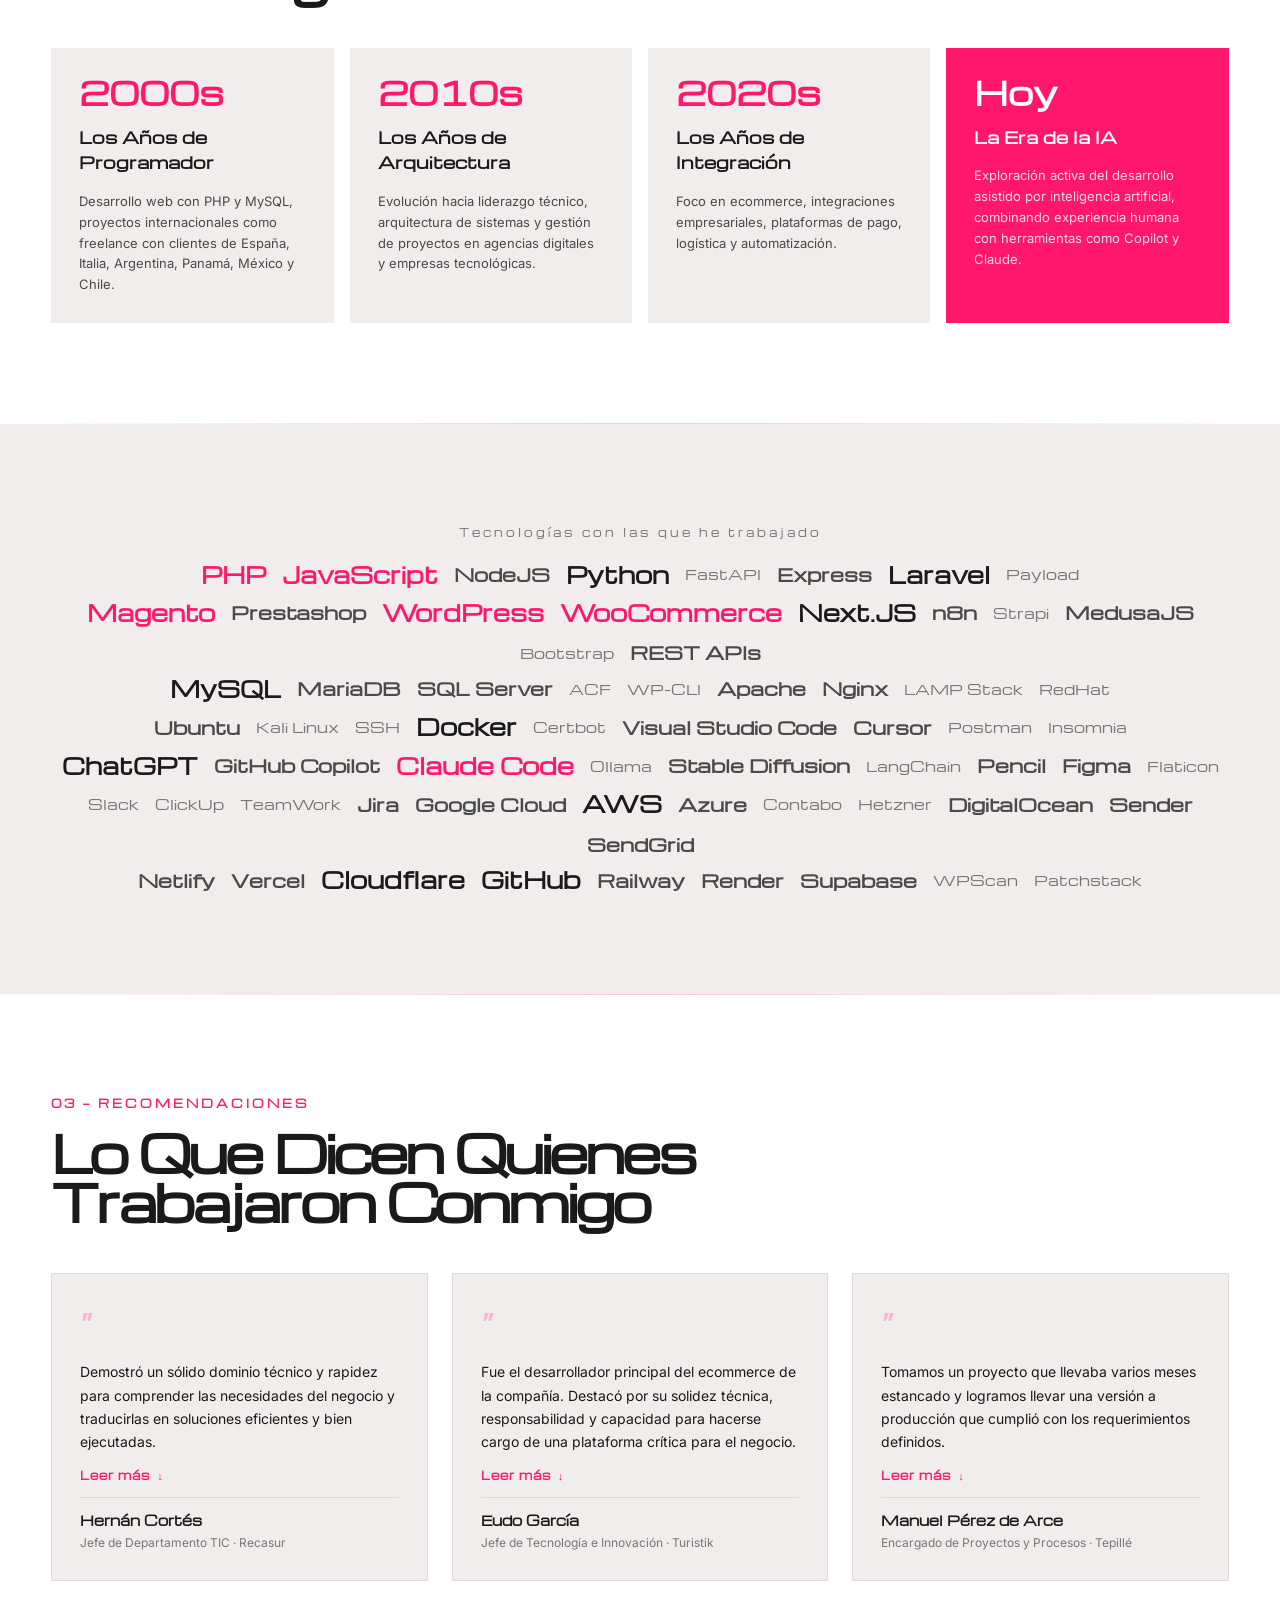
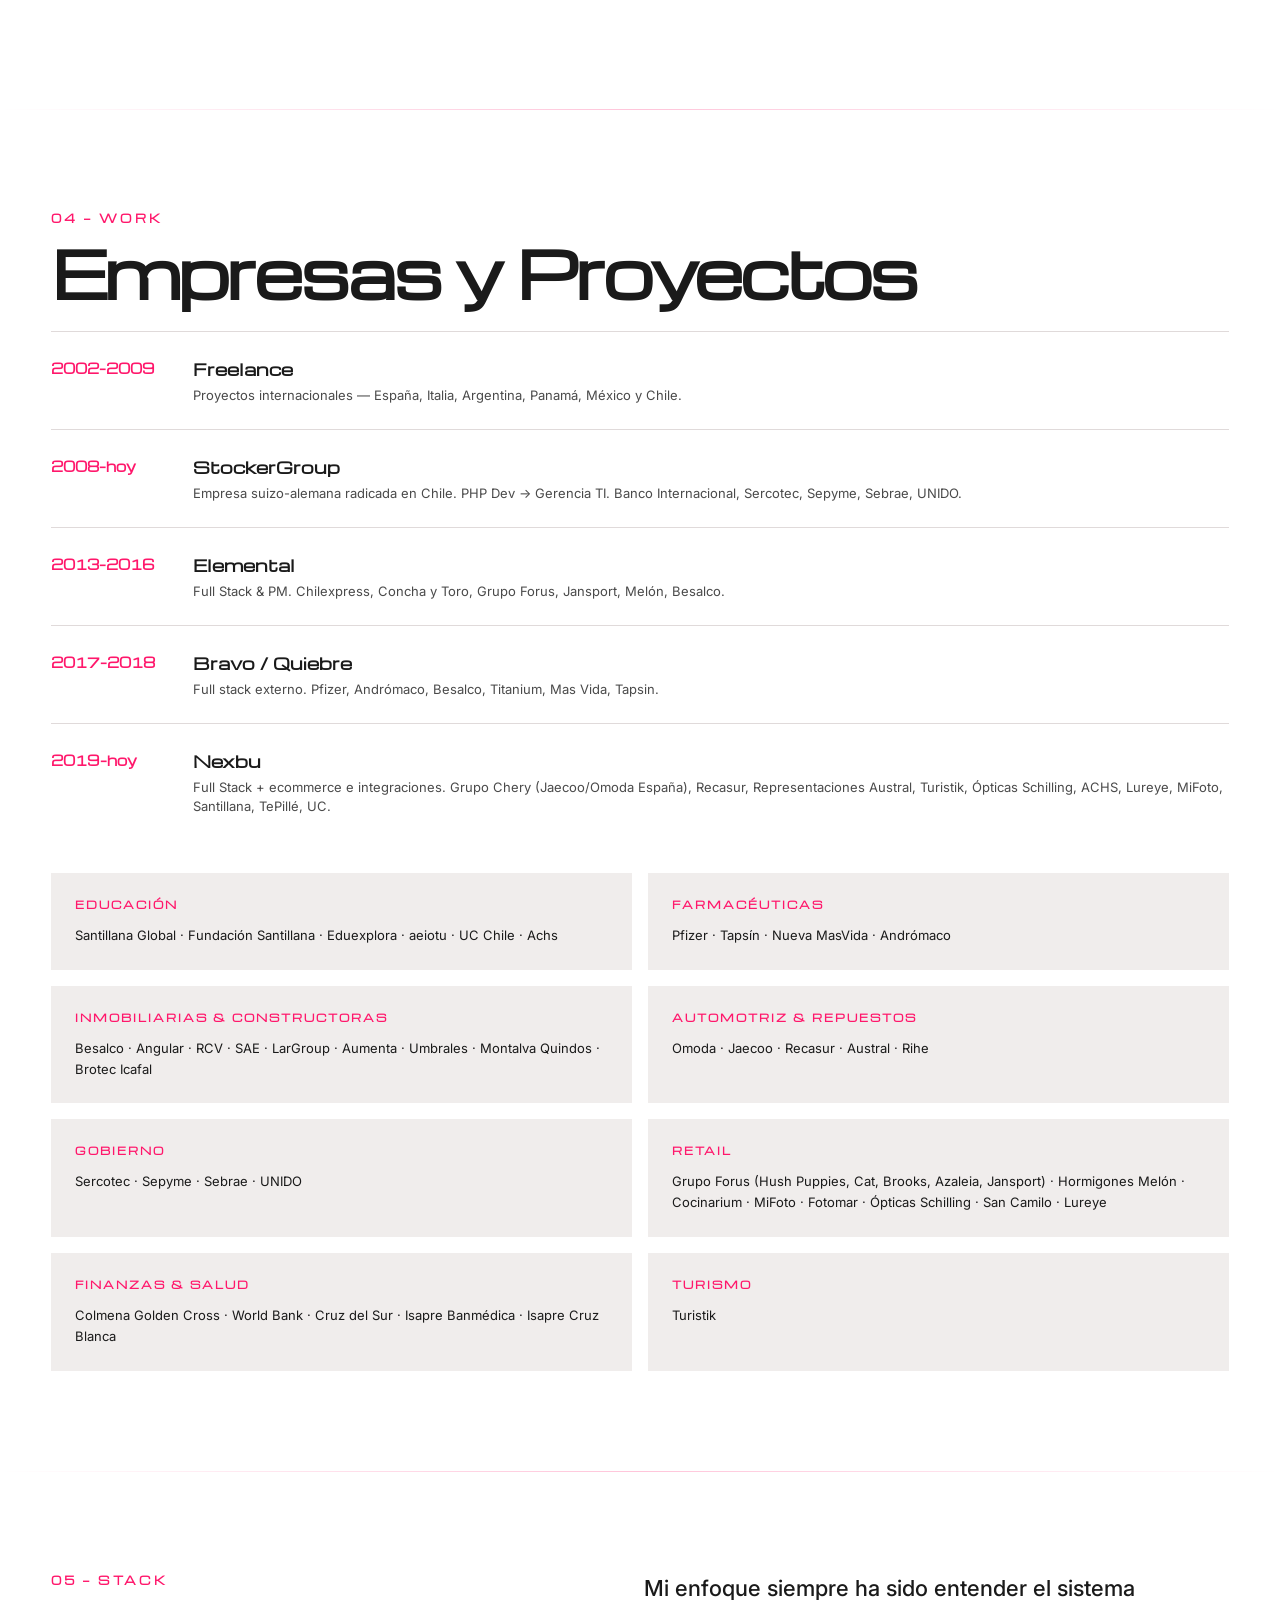
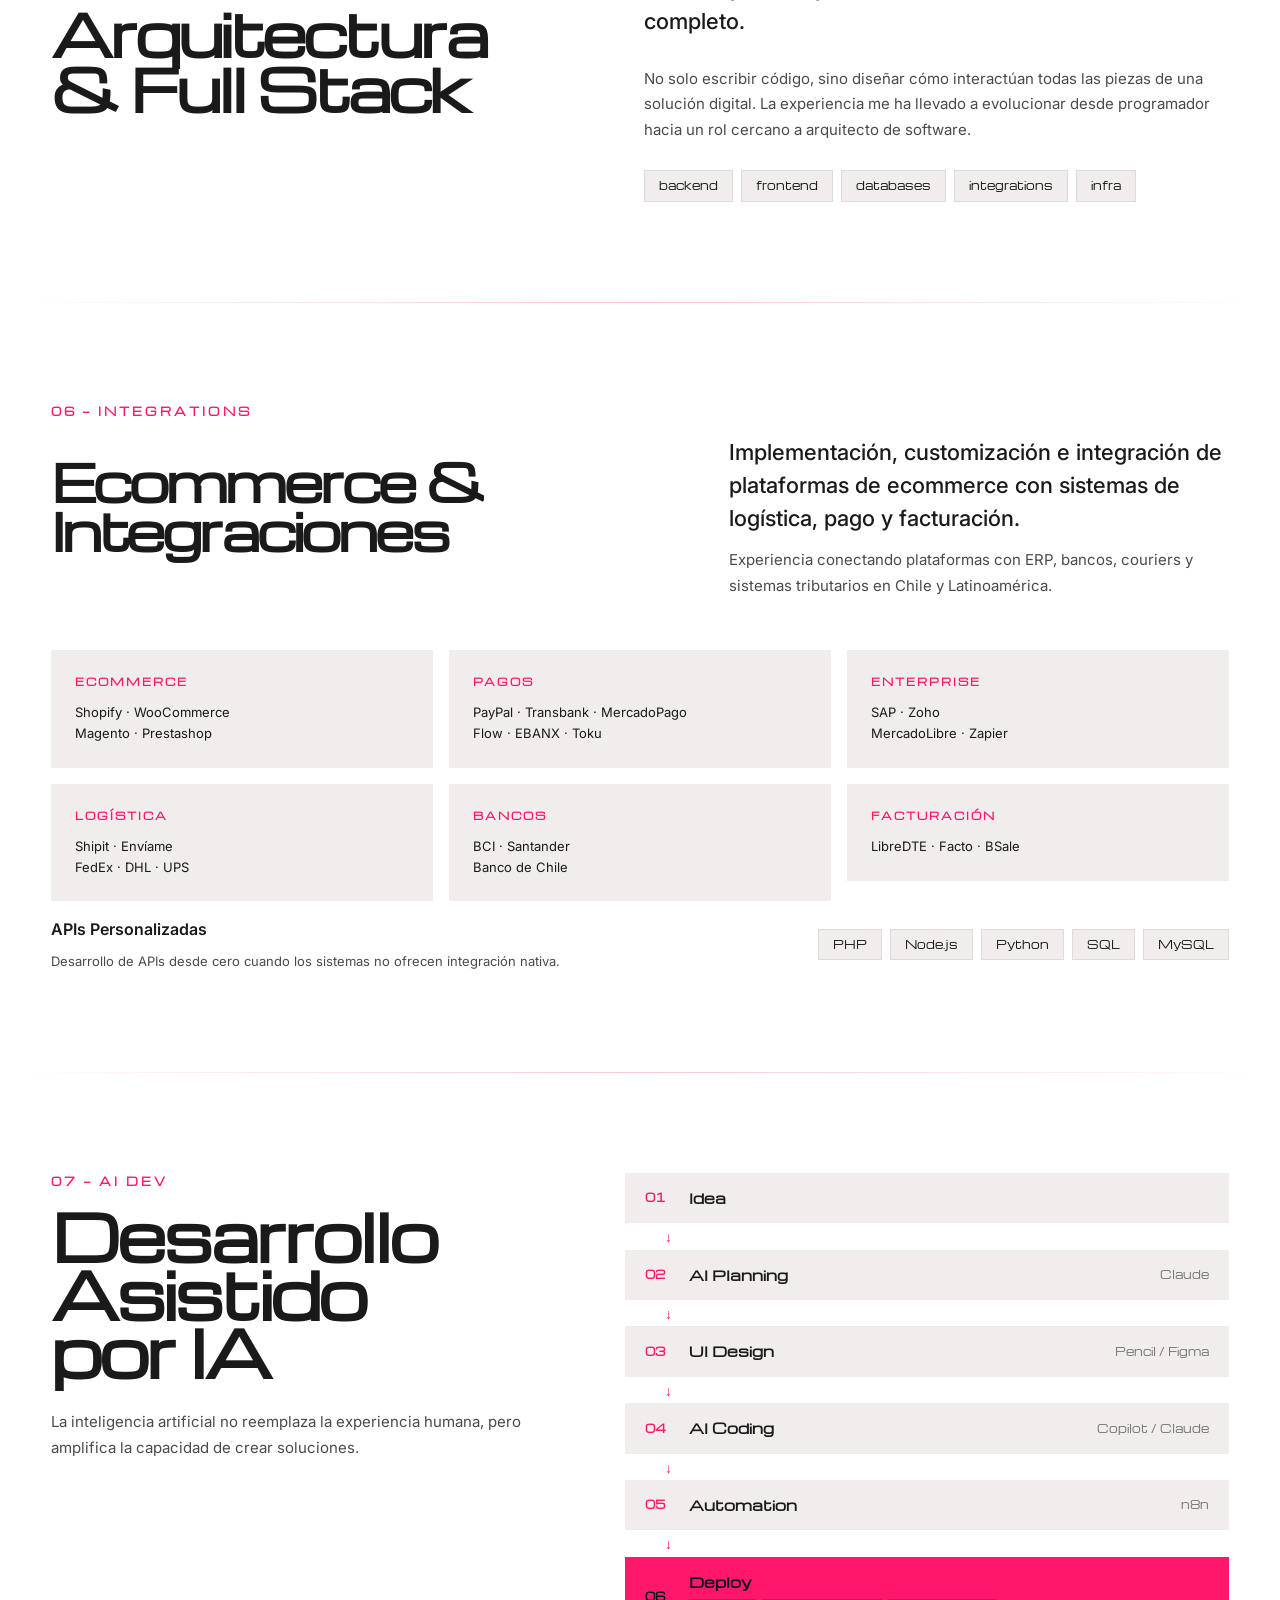
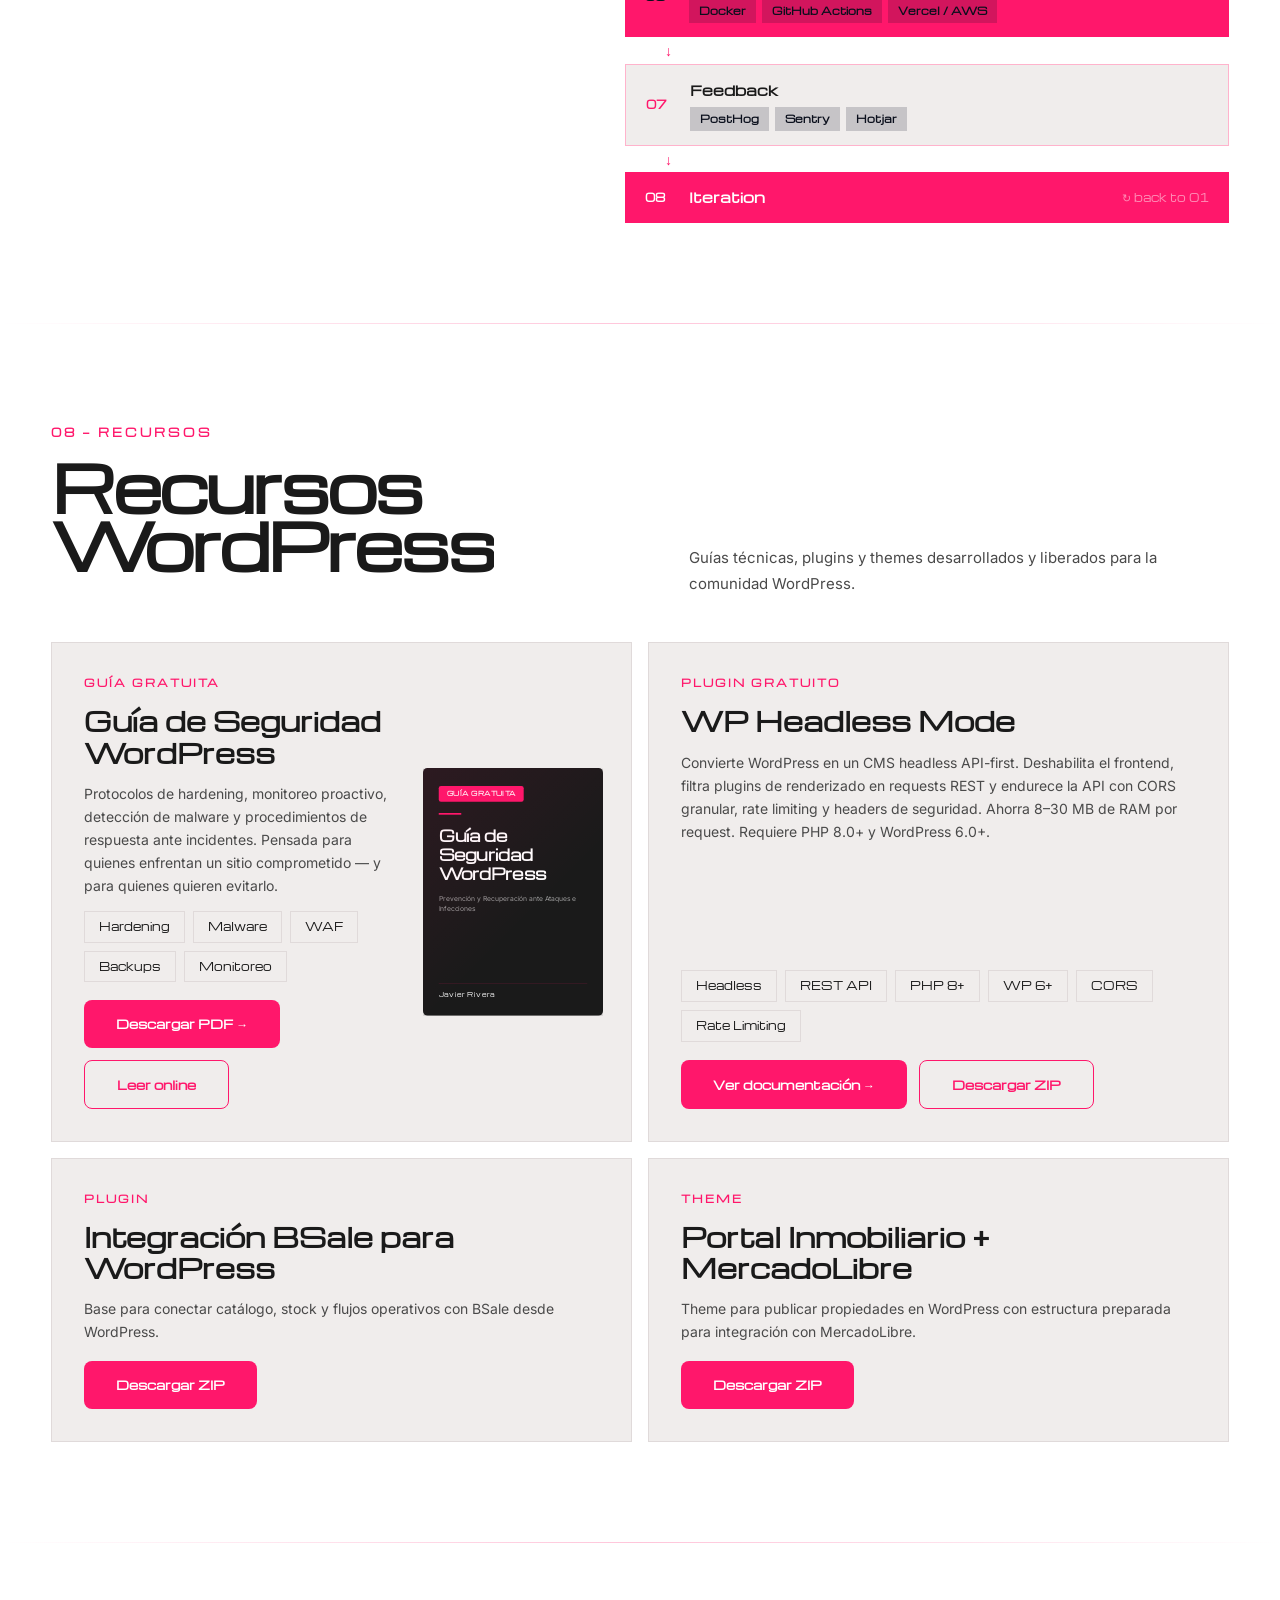
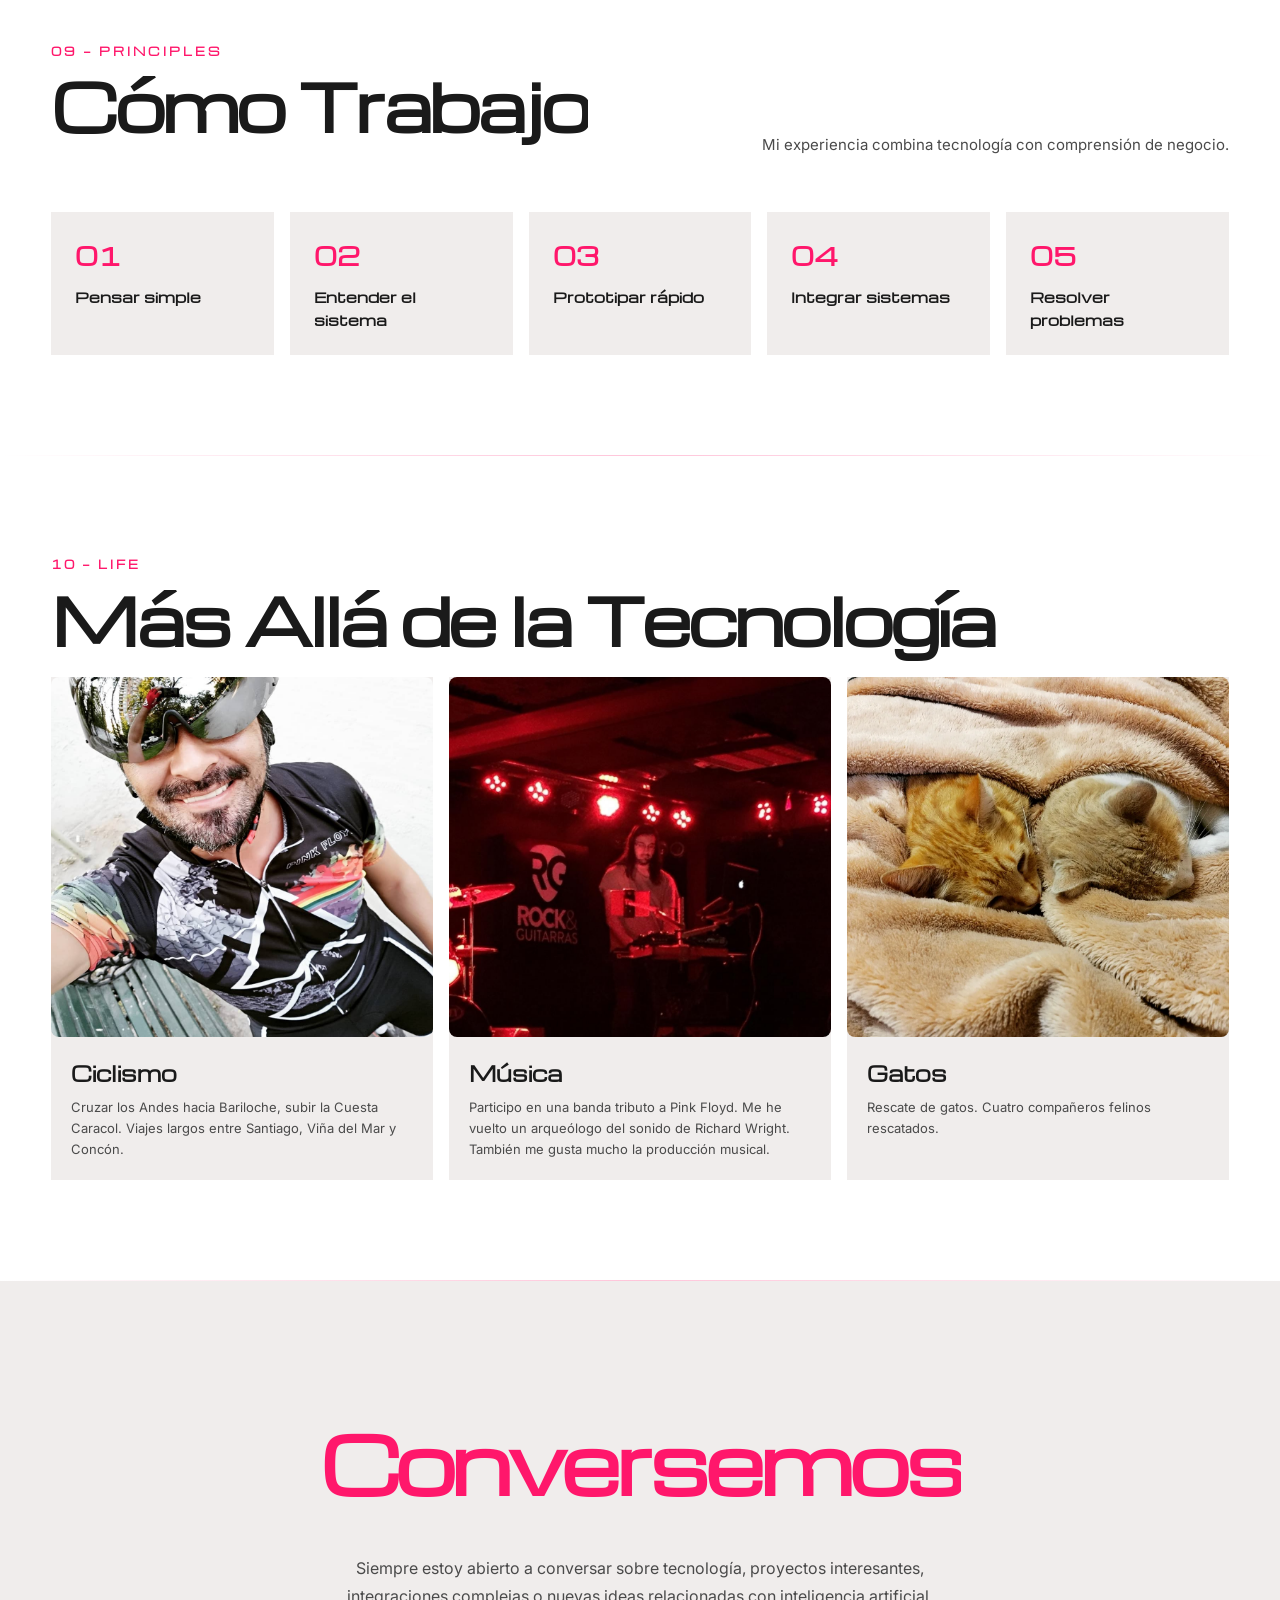
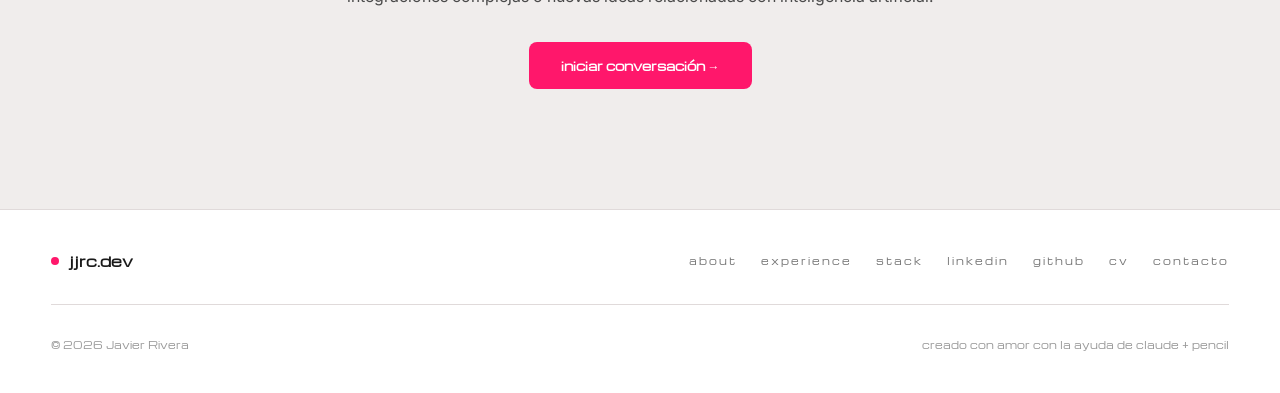
==== commit e5f723f1: "Add LinkedIn/GitHub links, downloadable CV, and print stylesheet - Add LinkedIn, GitHub and CV-downl" ====
--- a/index.html
+++ b/index.html
@@ -14,7 +14,7 @@
   <!-- AOS -->
   <link rel="stylesheet" href="https://unpkg.com/aos@2.3.4/dist/aos.css" />
 
-  <link rel="stylesheet" href="assets/css/styles.css?v=000000075" />
+  <link rel="stylesheet" href="assets/css/styles.css?v=000000076" />
   <script>
     (function () {
       var savedTheme = localStorage.getItem('jjrc-theme');
@@ -59,6 +59,17 @@
             <svg viewBox="0 0 24 24" aria-hidden="true">
               <path d="M5 5.5h14v13H5z"></path>
               <path d="M8 9.5h8M8 12h8M8 14.5h5"></path>
+            </svg>
+          </a>
+          <a href="https://www.linkedin.com/in/juan-javier-rivera-a677732b0/" class="theme-switcher__btn theme-switcher__btn--link theme-switcher__btn--brand" aria-label="Ver perfil de LinkedIn" target="_blank" rel="noopener">
+            <svg viewBox="0 0 24 24" aria-hidden="true"><path d="M20.447 20.452h-3.554v-5.569c0-1.328-.027-3.037-1.852-3.037-1.853 0-2.136 1.445-2.136 2.939v5.667h-3.554V9h3.414v1.561h.046c.477-.9 1.637-1.85 3.37-1.85 3.601 0 4.267 2.37 4.267 5.455v6.286zM5.337 7.433c-1.144 0-2.063-.926-2.063-2.065 0-1.138.92-2.063 2.063-2.063 1.14 0 2.064.925 2.064 2.063 0 1.139-.925 2.065-2.064 2.065zm1.782 13.019H3.555V9h3.564v11.452zM22.225 0H1.771C.792 0 0 .774 0 1.729v20.542C0 23.227.792 24 1.771 24h20.451C23.2 24 24 23.227 24 22.271V1.729C24 .774 23.2 0 22.222 0h.003z"></path></svg>
+          </a>
+          <a href="https://github.com/chichorivera" class="theme-switcher__btn theme-switcher__btn--link theme-switcher__btn--brand" aria-label="Ver perfil de GitHub" target="_blank" rel="noopener">
+            <svg viewBox="0 0 24 24" aria-hidden="true"><path d="M12 0c-6.626 0-12 5.373-12 12 0 5.302 3.438 9.8 8.207 11.387.599.111.793-.261.793-.577v-2.234c-3.338.726-4.033-1.416-4.033-1.416-.546-1.387-1.333-1.756-1.333-1.756-1.089-.745.083-.729.083-.729 1.205.084 1.839 1.237 1.839 1.237 1.07 1.834 2.807 1.304 3.492.997.107-.775.418-1.305.762-1.604-2.665-.305-5.467-1.334-5.467-5.931 0-1.311.469-2.381 1.236-3.221-.124-.303-.535-1.524.117-3.176 0 0 1.008-.322 3.301 1.23.957-.266 1.983-.399 3.003-.404 1.02.005 2.047.138 3.006.404 2.291-1.552 3.297-1.23 3.297-1.23.653 1.653.242 2.874.118 3.176.77.84 1.235 1.91 1.235 3.221 0 4.609-2.807 5.624-5.479 5.921.43.372.823 1.102.823 2.222v3.293c0 .319.192.694.801.576 4.765-1.589 8.199-6.086 8.199-11.386 0-6.627-5.373-12-12-12z"></path></svg>
+          </a>
+          <a href="downloads/CV-Javier-Rivera.pdf" class="theme-switcher__btn theme-switcher__btn--link" aria-label="Descargar CV en PDF" download>
+            <svg viewBox="0 0 24 24" aria-hidden="true">
+              <path d="M12 3v12m0 0l-4-4m4 4l4-4M5 21h14"></path>
             </svg>
           </a>
         </div>
@@ -91,6 +102,17 @@
             <path d="M8 9.5h8M8 12h8M8 14.5h5"></path>
           </svg>
         </a>
+        <a href="https://www.linkedin.com/in/juan-javier-rivera-a677732b0/" class="theme-switcher__btn theme-switcher__btn--link theme-switcher__btn--brand" aria-label="Ver perfil de LinkedIn" target="_blank" rel="noopener">
+          <svg viewBox="0 0 24 24" aria-hidden="true"><path d="M20.447 20.452h-3.554v-5.569c0-1.328-.027-3.037-1.852-3.037-1.853 0-2.136 1.445-2.136 2.939v5.667h-3.554V9h3.414v1.561h.046c.477-.9 1.637-1.85 3.37-1.85 3.601 0 4.267 2.37 4.267 5.455v6.286zM5.337 7.433c-1.144 0-2.063-.926-2.063-2.065 0-1.138.92-2.063 2.063-2.063 1.14 0 2.064.925 2.064 2.063 0 1.139-.925 2.065-2.064 2.065zm1.782 13.019H3.555V9h3.564v11.452zM22.225 0H1.771C.792 0 0 .774 0 1.729v20.542C0 23.227.792 24 1.771 24h20.451C23.2 24 24 23.227 24 22.271V1.729C24 .774 23.2 0 22.222 0h.003z"></path></svg>
+        </a>
+        <a href="https://github.com/chichorivera" class="theme-switcher__btn theme-switcher__btn--link theme-switcher__btn--brand" aria-label="Ver perfil de GitHub" target="_blank" rel="noopener">
+          <svg viewBox="0 0 24 24" aria-hidden="true"><path d="M12 0c-6.626 0-12 5.373-12 12 0 5.302 3.438 9.8 8.207 11.387.599.111.793-.261.793-.577v-2.234c-3.338.726-4.033-1.416-4.033-1.416-.546-1.387-1.333-1.756-1.333-1.756-1.089-.745.083-.729.083-.729 1.205.084 1.839 1.237 1.839 1.237 1.07 1.834 2.807 1.304 3.492.997.107-.775.418-1.305.762-1.604-2.665-.305-5.467-1.334-5.467-5.931 0-1.311.469-2.381 1.236-3.221-.124-.303-.535-1.524.117-3.176 0 0 1.008-.322 3.301 1.23.957-.266 1.983-.399 3.003-.404 1.02.005 2.047.138 3.006.404 2.291-1.552 3.297-1.23 3.297-1.23.653 1.653.242 2.874.118 3.176.77.84 1.235 1.91 1.235 3.221 0 4.609-2.807 5.624-5.479 5.921.43.372.823 1.102.823 2.222v3.293c0 .319.192.694.801.576 4.765-1.589 8.199-6.086 8.199-11.386 0-6.627-5.373-12-12-12z"></path></svg>
+        </a>
+        <a href="downloads/CV-Javier-Rivera.pdf" class="theme-switcher__btn theme-switcher__btn--link" aria-label="Descargar CV en PDF" download>
+          <svg viewBox="0 0 24 24" aria-hidden="true">
+            <path d="M12 3v12m0 0l-4-4m4 4l4-4M5 21h14"></path>
+          </svg>
+        </a>
       </div>
     </div>
   </header>
@@ -864,6 +886,9 @@
           <a href="#about"      class="footer__link">about</a>
           <a href="#experience" class="footer__link">experience</a>
           <a href="#stack"      class="footer__link">stack</a>
+          <a href="https://www.linkedin.com/in/juan-javier-rivera-a677732b0/" class="footer__link" target="_blank" rel="noopener">linkedin</a>
+          <a href="https://github.com/chichorivera" class="footer__link" target="_blank" rel="noopener">github</a>
+          <a href="downloads/CV-Javier-Rivera.pdf" class="footer__link" download>cv</a>
           <a href="#contact"    class="footer__link">contacto</a>
         </nav>
       </div>
--- a/assets/css/styles.css
+++ b/assets/css/styles.css
@@ -291,6 +291,11 @@
   text-decoration: none;
 }
 
+.theme-switcher__btn--brand svg {
+  fill: currentColor;
+  stroke: none;
+}
+
 .theme-switcher--mobile {
   display: none;
   padding-top: 4px;
@@ -1770,3 +1775,63 @@
     opacity: 1 !important;
   }
 }
+
+/* ============================================================
+   PRINT — used both for Ctrl+P and the CV PDF export
+============================================================ */
+@media print {
+  * {
+    -webkit-print-color-adjust: exact;
+    print-color-adjust: exact;
+  }
+
+  .header,
+  .nav__mobile,
+  .hero__aura,
+  .testi-controls,
+  .testi-card__toggle {
+    display: none !important;
+  }
+
+  [data-aos],
+  .reveal-mask .section__title,
+  .reveal-mask .cta__title,
+  .hero__title-word {
+    opacity: 1 !important;
+    transform: none !important;
+    animation: none !important;
+    transition: none !important;
+  }
+
+  .testi-viewport {
+    overflow: visible !important;
+  }
+
+  .testi-track {
+    flex-wrap: wrap !important;
+    transform: none !important;
+  }
+
+  .testi-card {
+    flex: 0 0 100% !important;
+    break-inside: avoid;
+  }
+
+  .testi-card__excerpt {
+    display: none !important;
+  }
+
+  .testi-card__full {
+    max-height: none !important;
+    opacity: 1 !important;
+    overflow: visible !important;
+  }
+
+  .section {
+    padding: 40px 0;
+  }
+
+  .footer__nav {
+    display: none;
+  }
+}
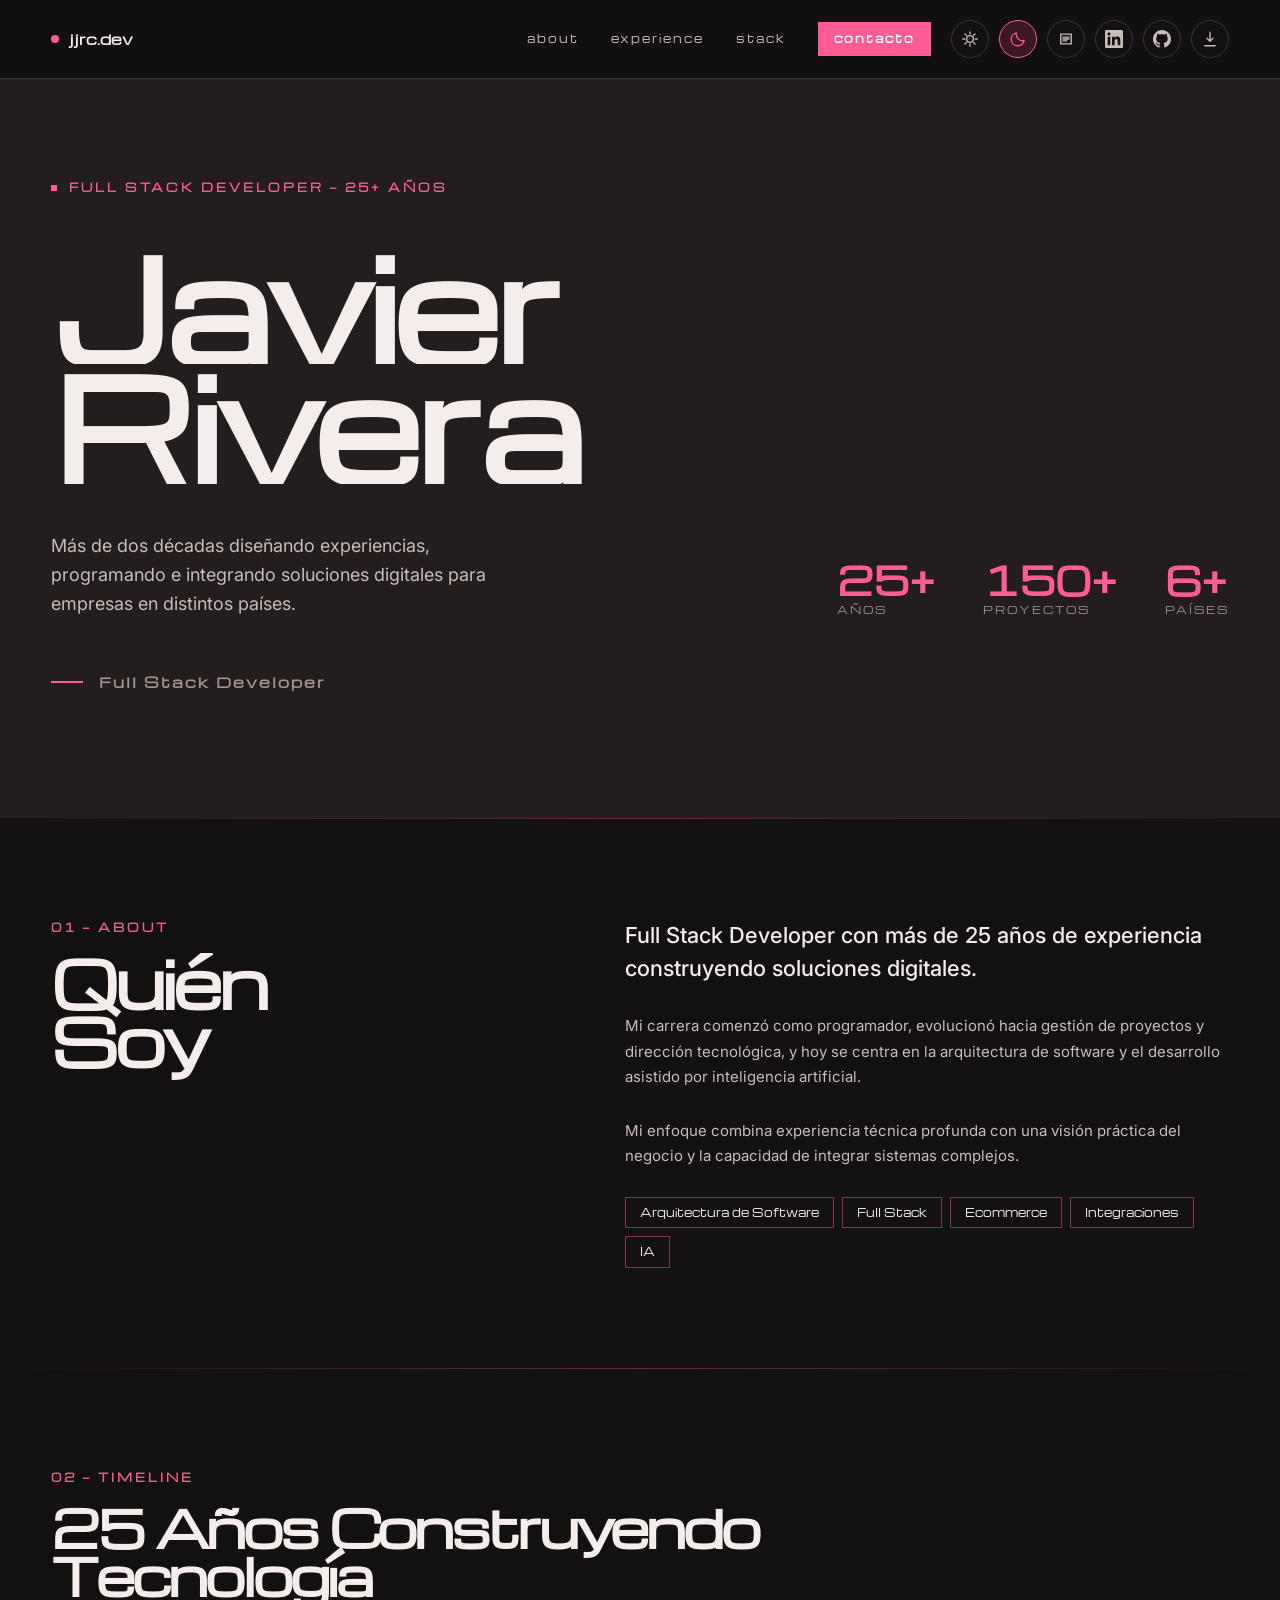
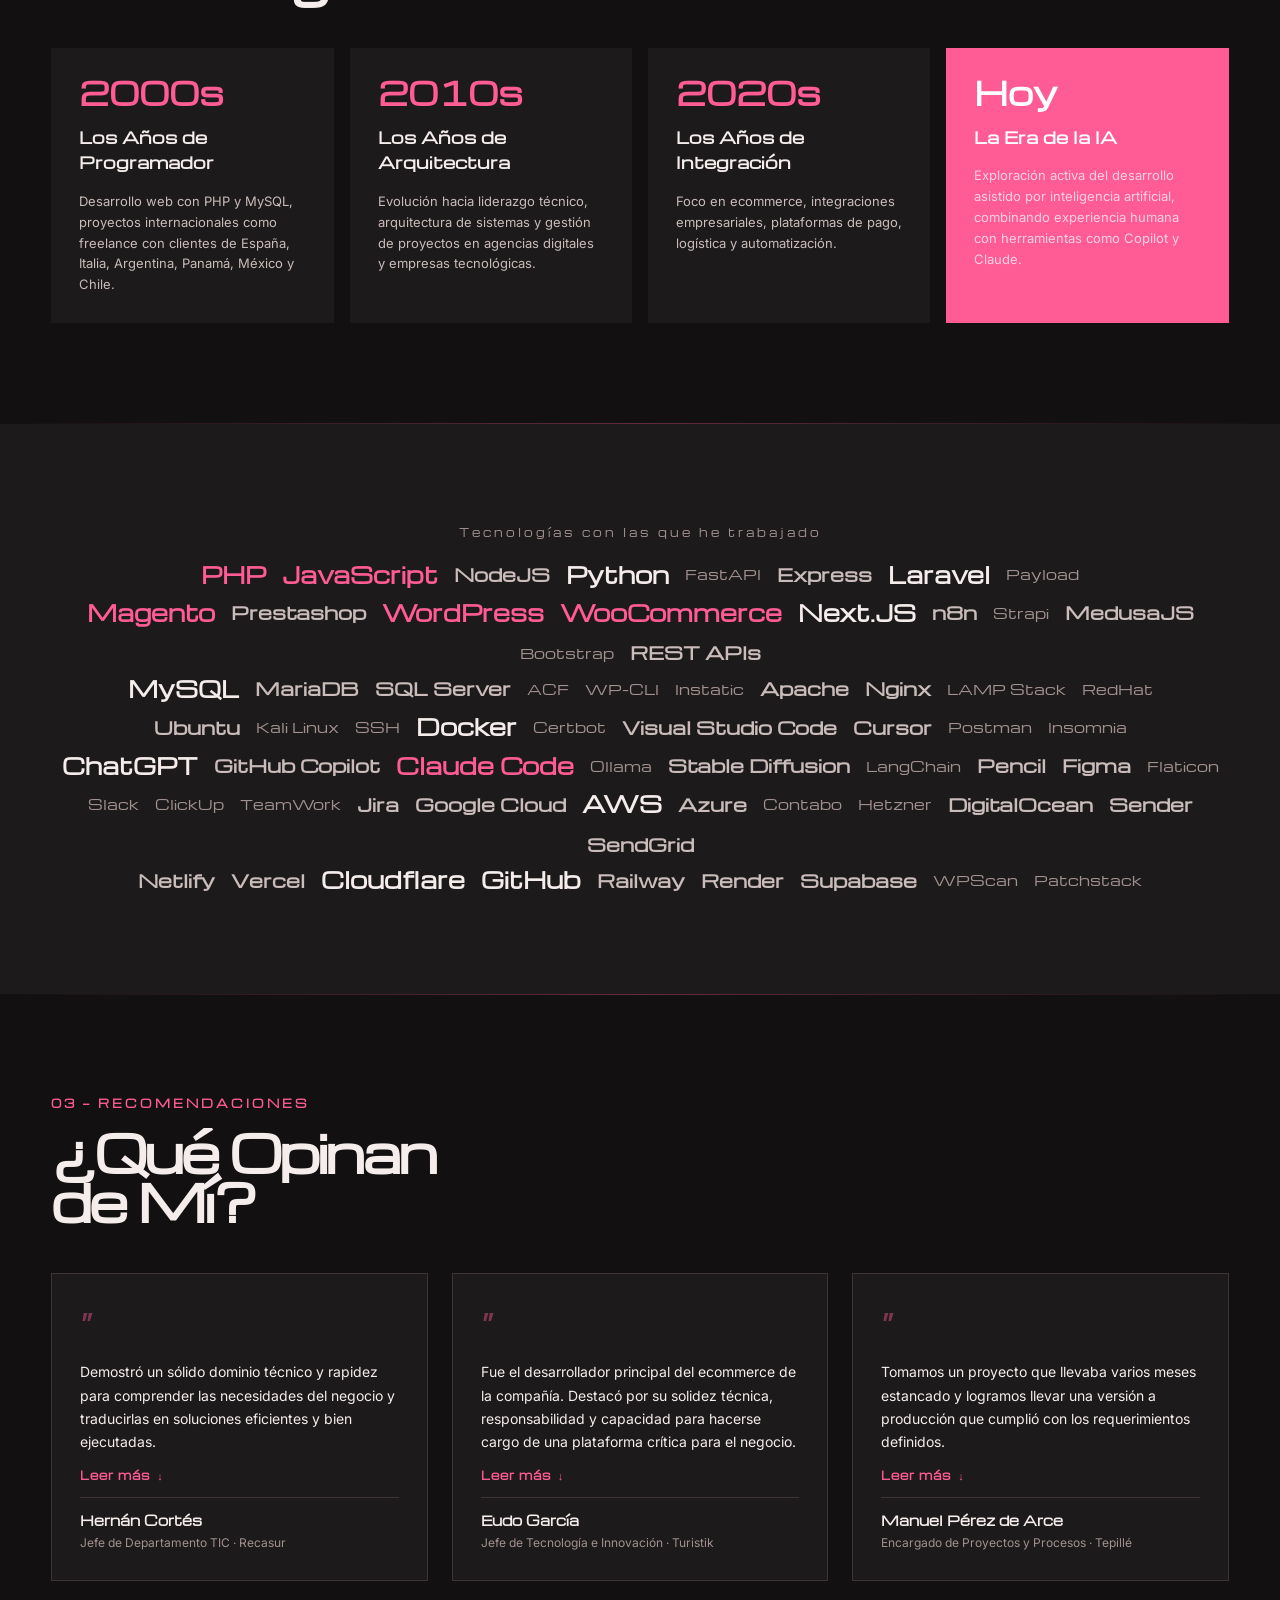
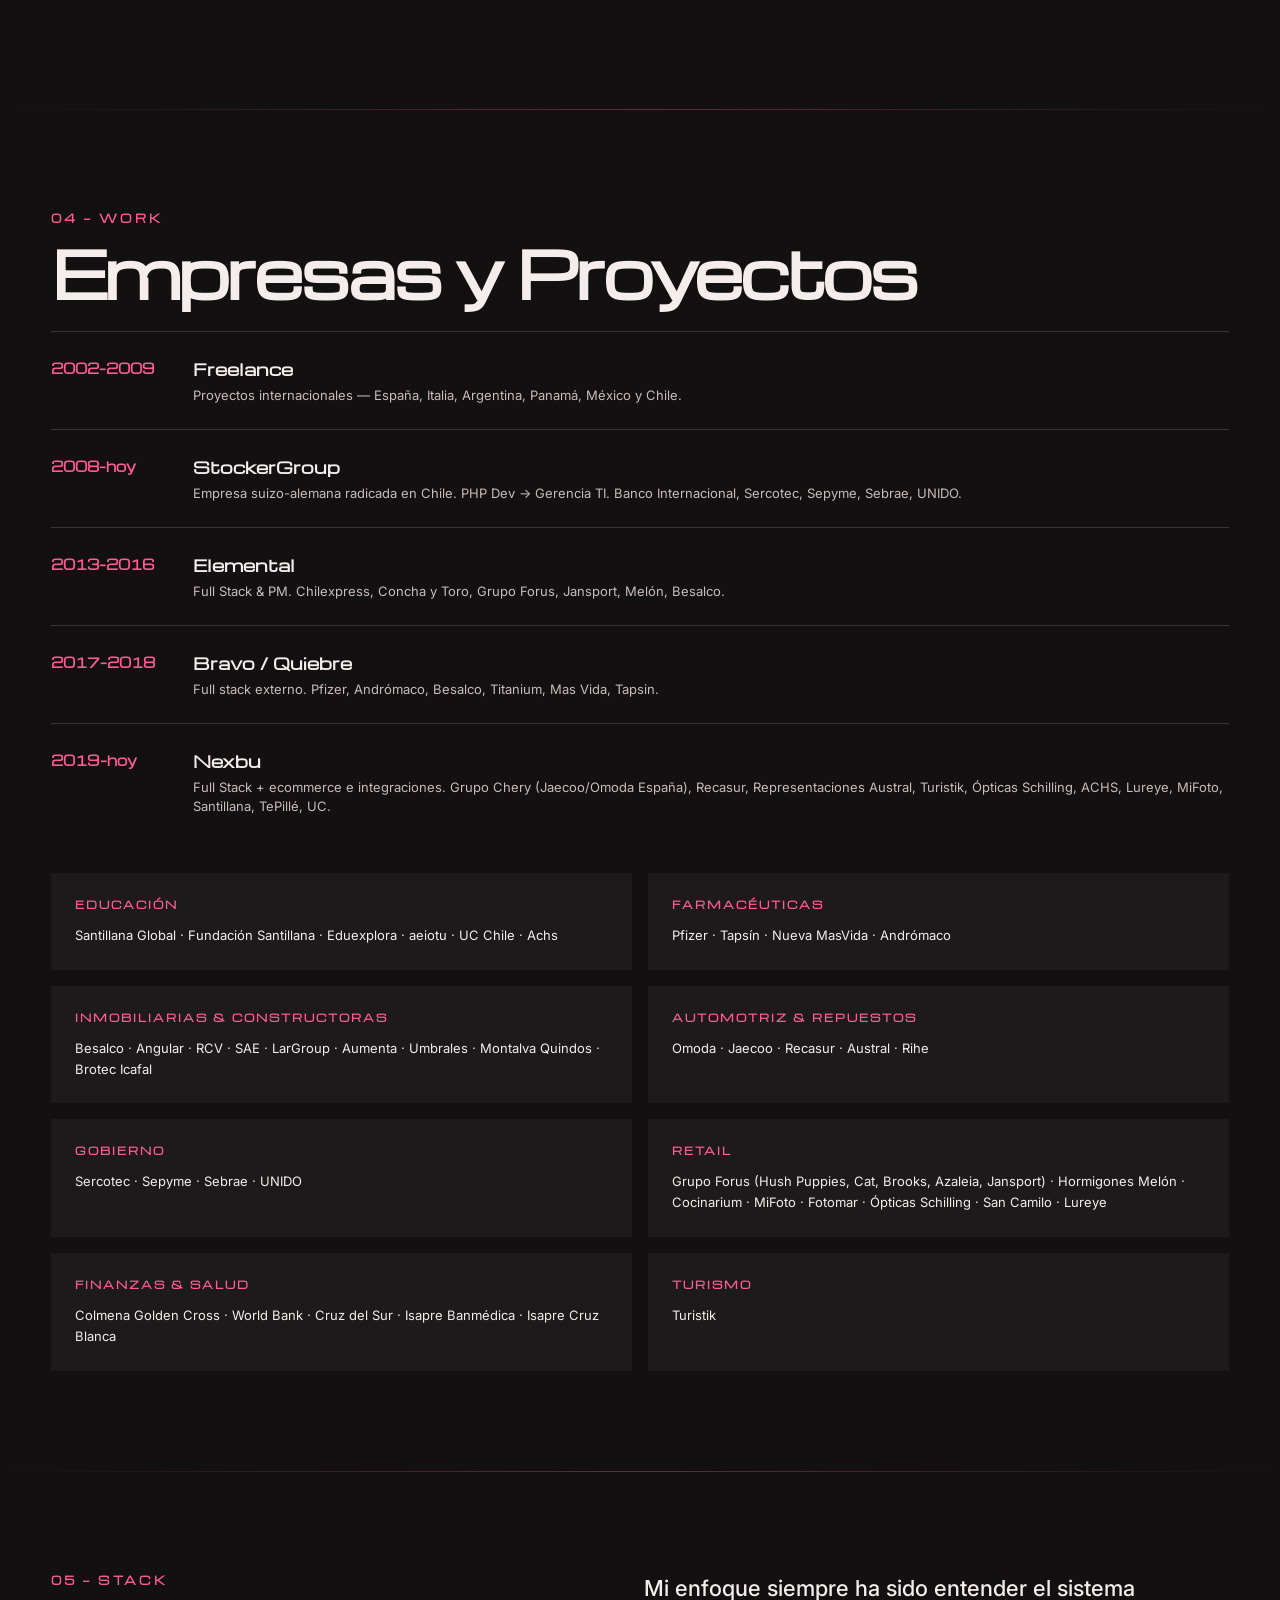
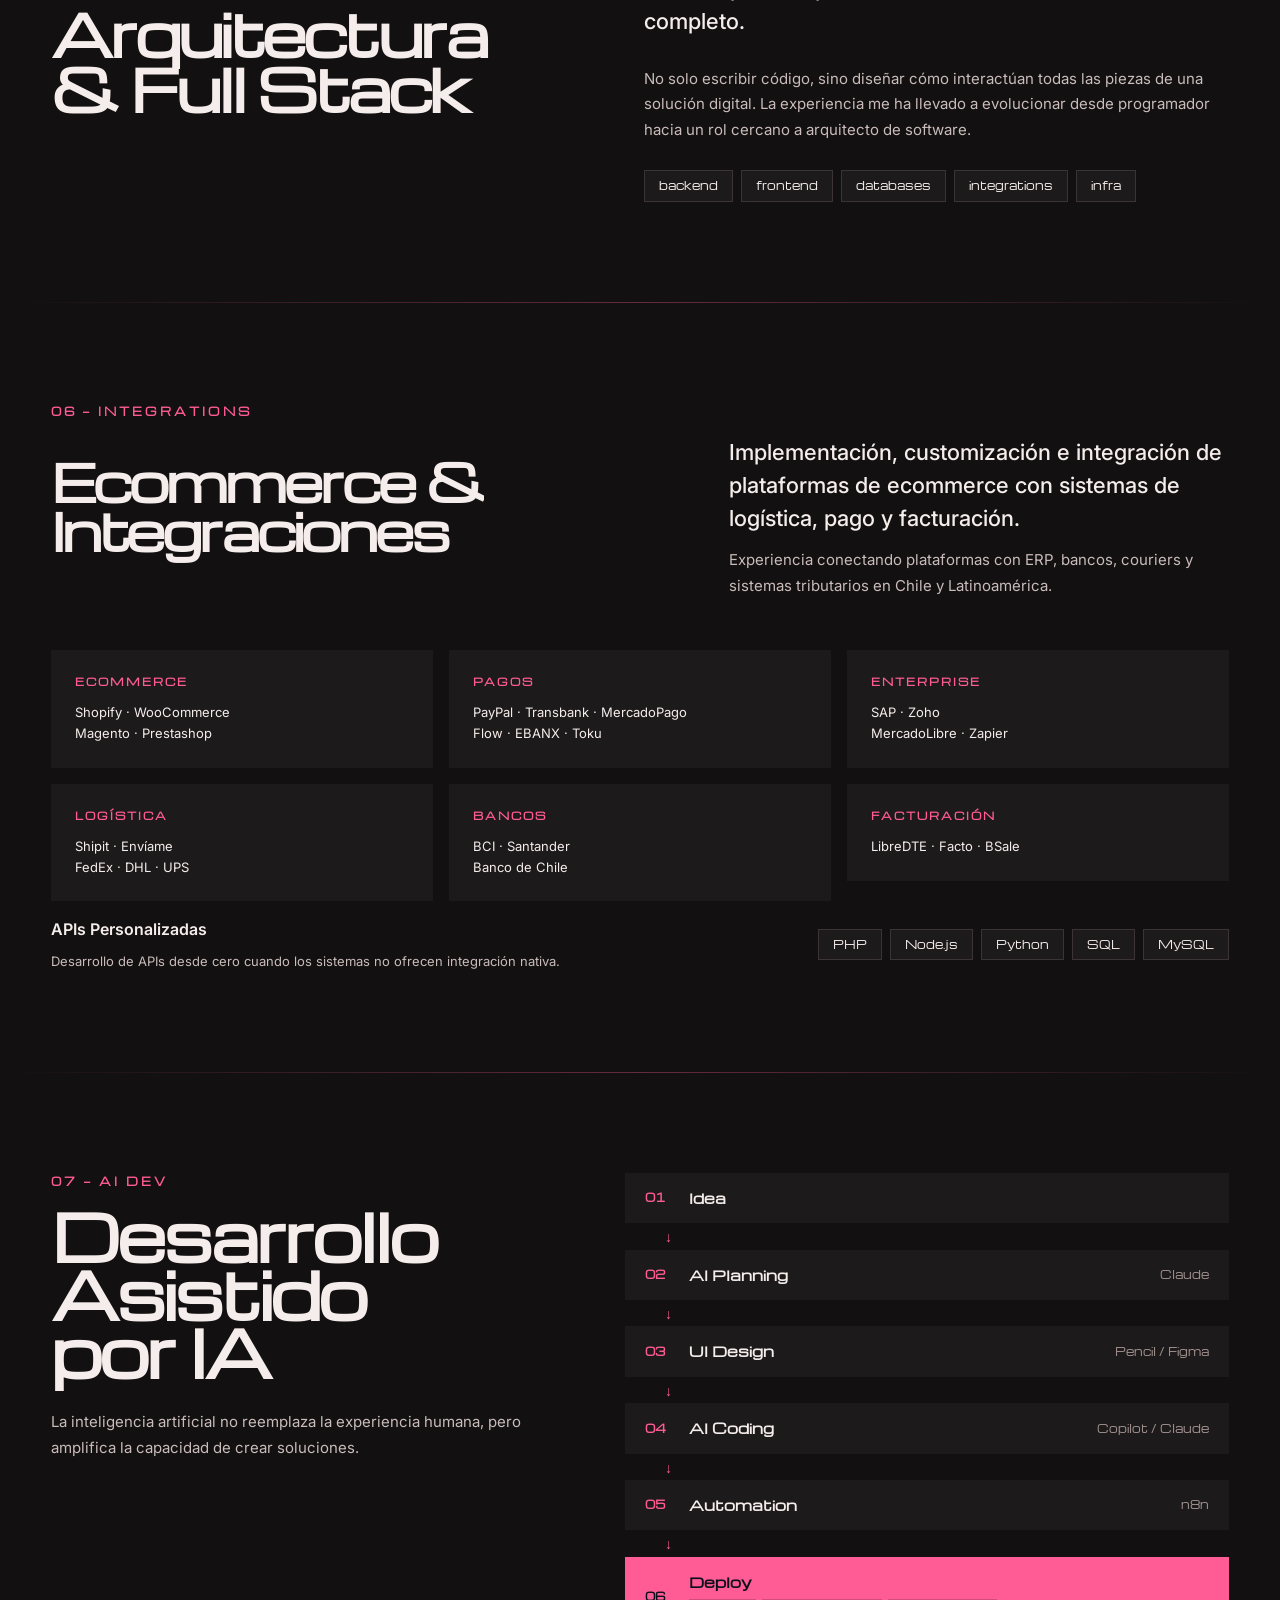
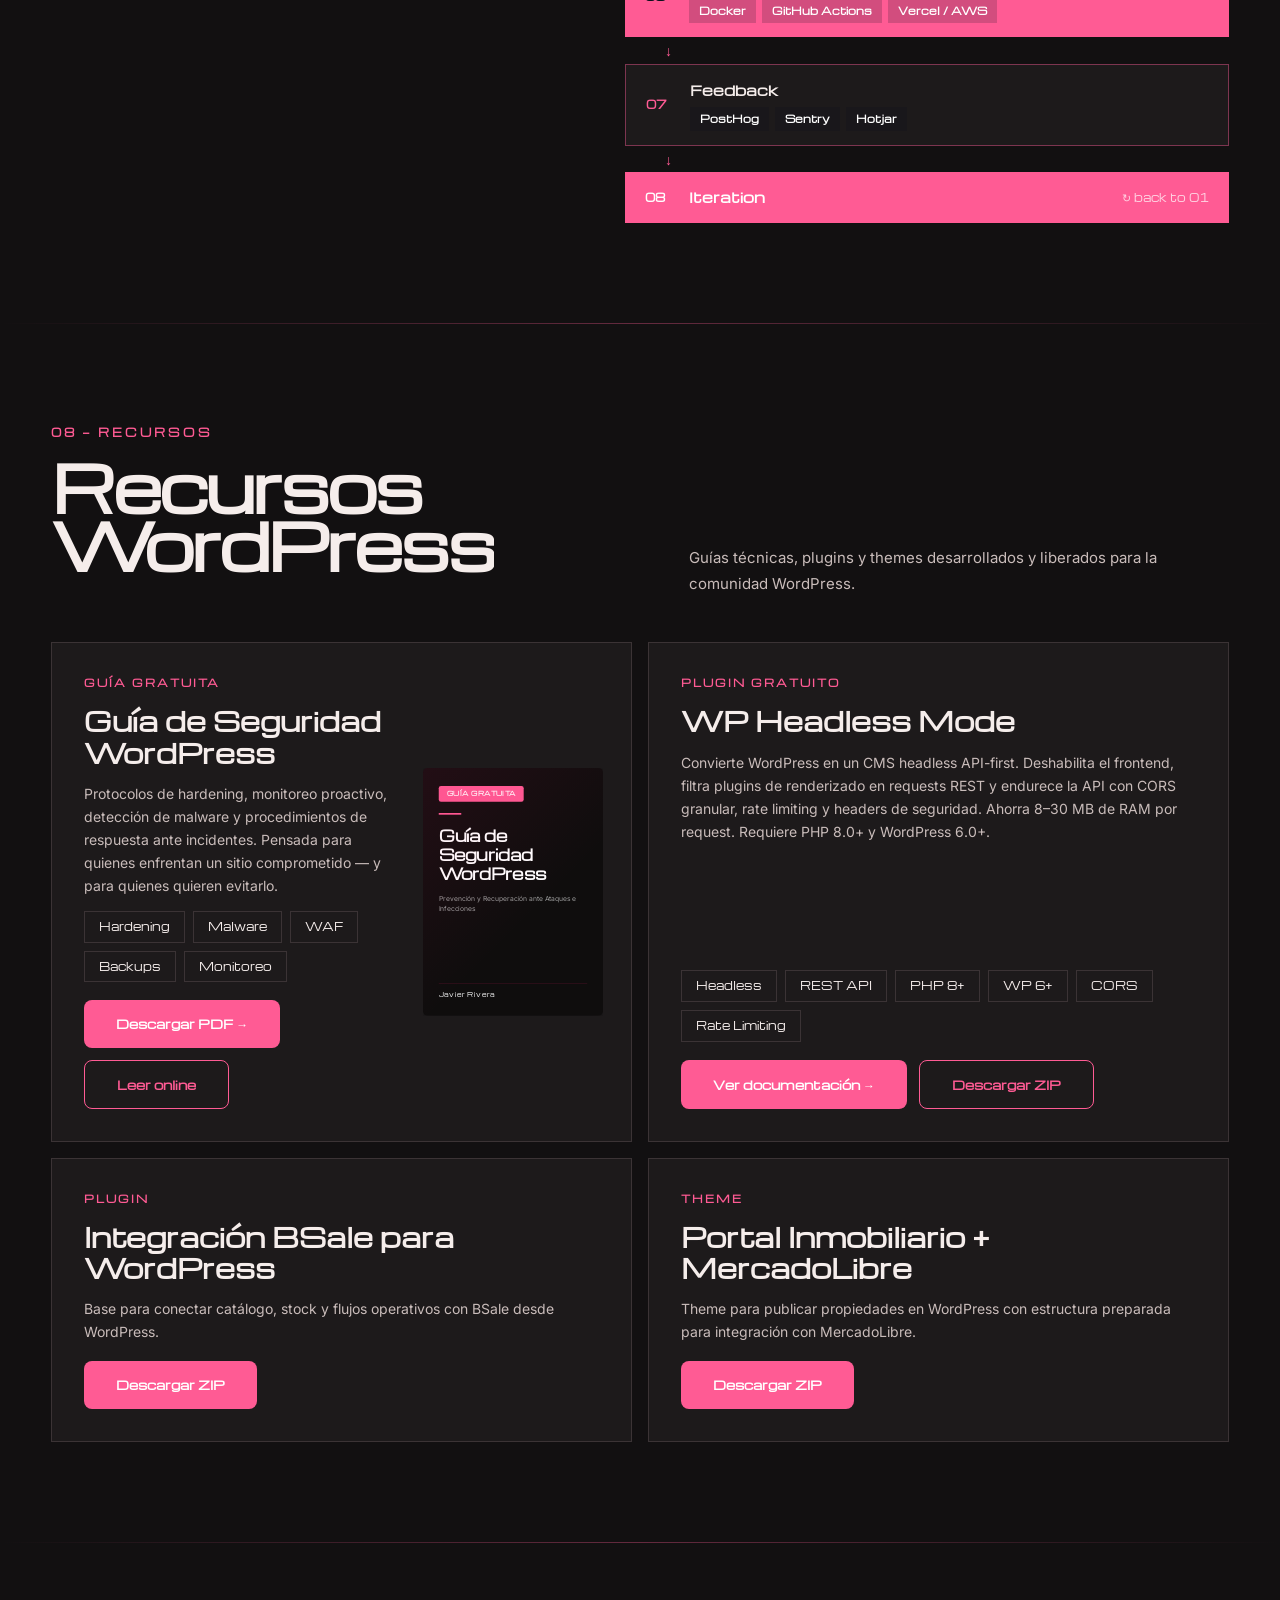
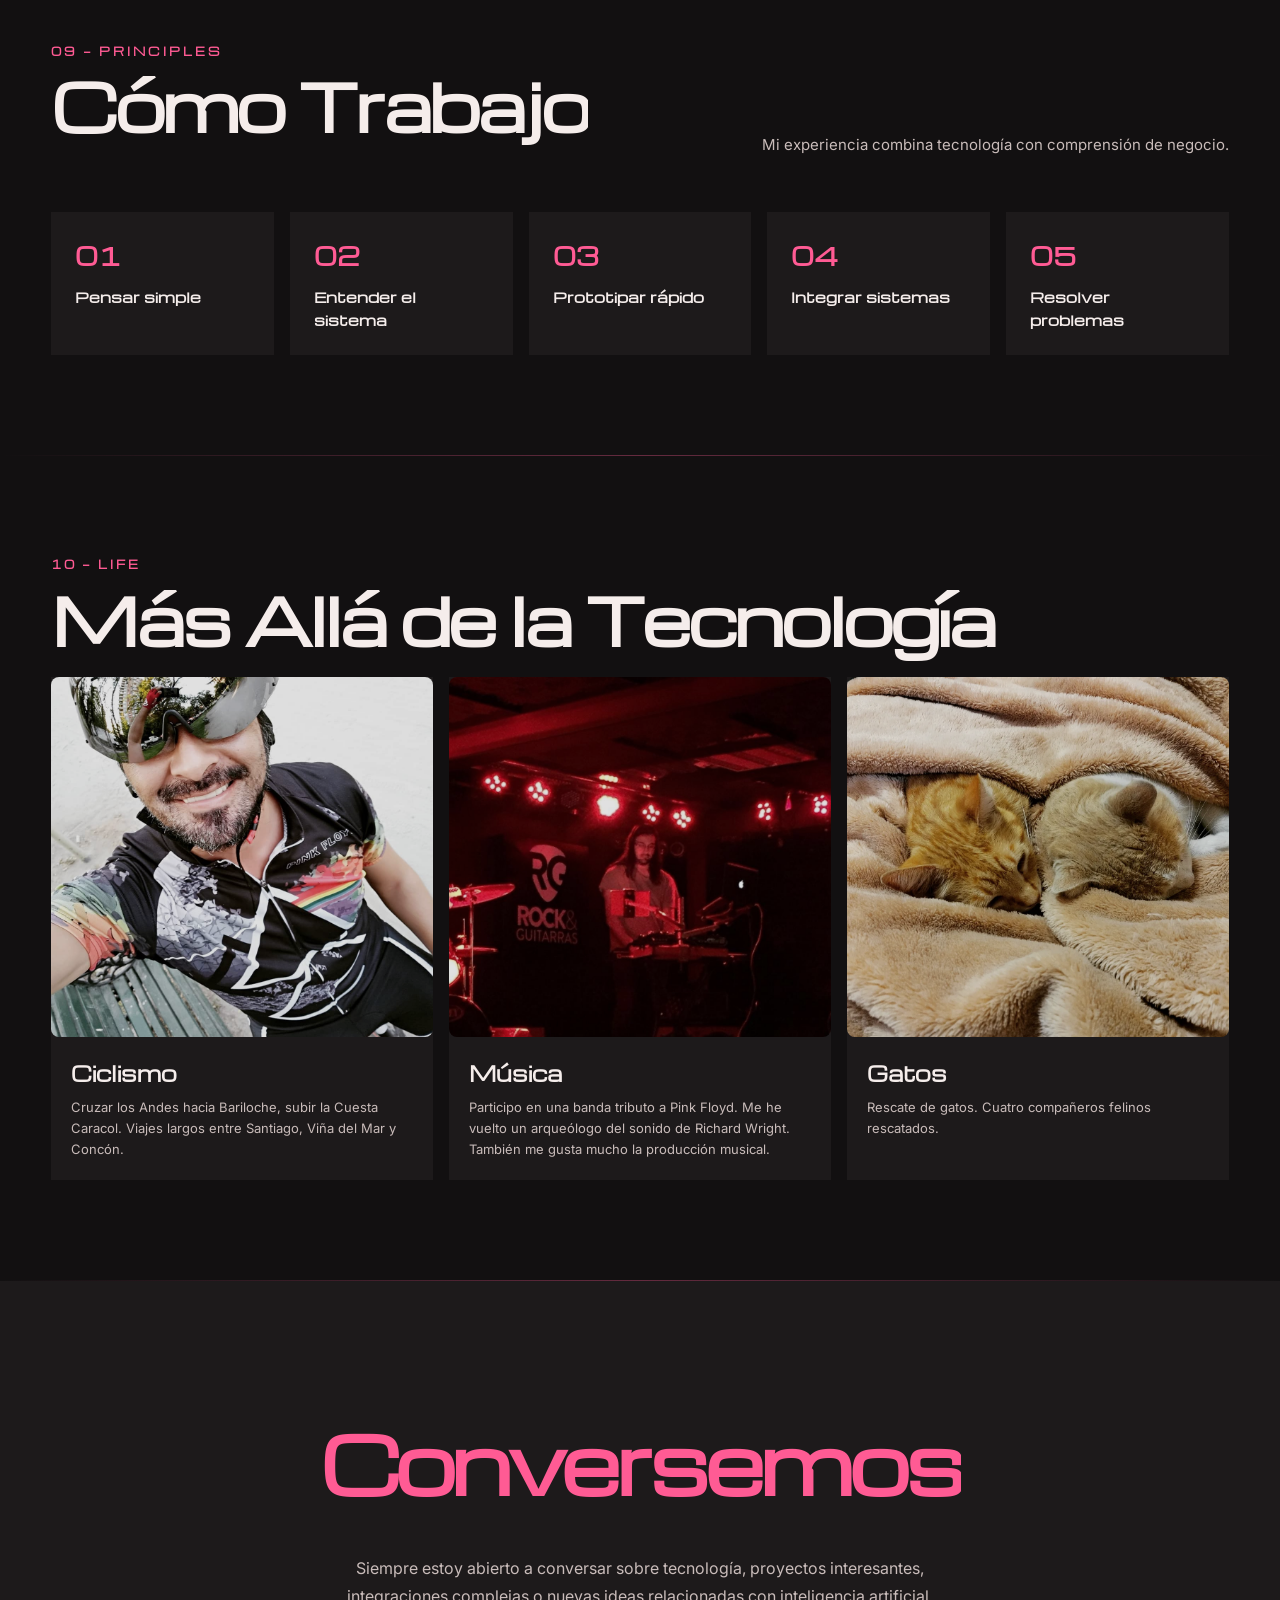
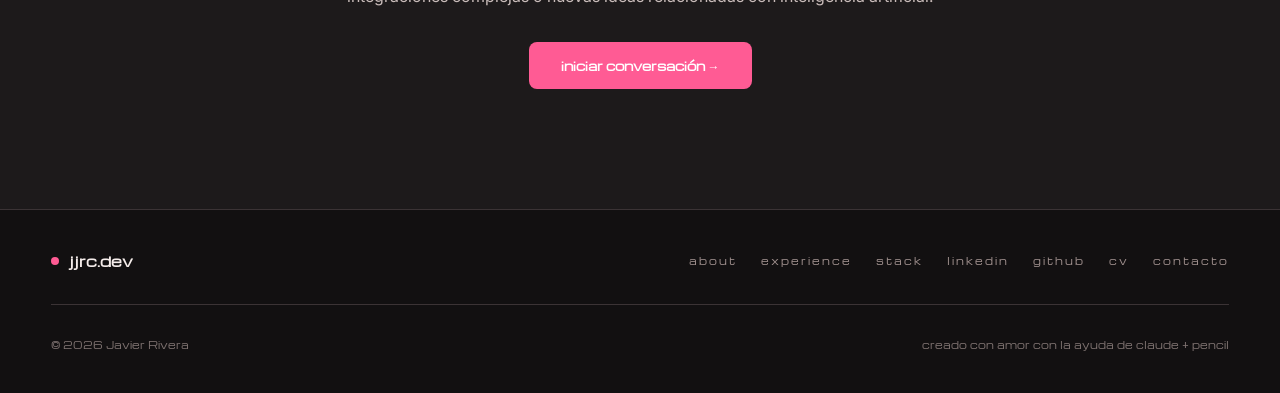
==== commit f07719f6: "Dark mode by default, testimonials title tweak, add Instatic - Default data-theme to dark on first v" ====
--- a/index.html
+++ b/index.html
@@ -18,9 +18,8 @@
   <script>
     (function () {
       var savedTheme = localStorage.getItem('jjrc-theme');
-      if (savedTheme === 'dark' || savedTheme === 'light') {
-        document.documentElement.setAttribute('data-theme', savedTheme);
-      }
+      var theme = (savedTheme === 'dark' || savedTheme === 'light') ? savedTheme : 'dark';
+      document.documentElement.setAttribute('data-theme', theme);
     })();
   </script>
 </head>
@@ -44,13 +43,13 @@
         </nav>
 
         <div class="theme-switcher" aria-label="Cambiar tema y ver versión llms">
-          <button type="button" class="theme-switcher__btn is-active" data-theme-toggle="light" aria-label="Ver versión clara" aria-pressed="true">
+          <button type="button" class="theme-switcher__btn" data-theme-toggle="light" aria-label="Ver versión clara" aria-pressed="false">
             <svg viewBox="0 0 24 24" aria-hidden="true">
               <circle cx="12" cy="12" r="4.5"></circle>
               <path d="M12 2.5v2.5M12 19v2.5M21.5 12H19M5 12H2.5M18.72 5.28l-1.77 1.77M7.05 16.95l-1.77 1.77M18.72 18.72l-1.77-1.77M7.05 7.05 5.28 5.28"></path>
             </svg>
           </button>
-          <button type="button" class="theme-switcher__btn" data-theme-toggle="dark" aria-label="Ver versión oscura" aria-pressed="false">
+          <button type="button" class="theme-switcher__btn is-active" data-theme-toggle="dark" aria-label="Ver versión oscura" aria-pressed="true">
             <svg viewBox="0 0 24 24" aria-hidden="true">
               <path d="M20.2 14.1A8.5 8.5 0 0 1 9.9 3.8a8.7 8.7 0 1 0 10.3 10.3Z"></path>
             </svg>
@@ -261,6 +260,7 @@
           <span class="tech-word tech-word--md">SQL Server</span>
           <span class="tech-word tech-word--sm">ACF</span>
           <span class="tech-word tech-word--sm">WP-CLI</span>
+          <span class="tech-word tech-word--sm">Instatic</span>
           <span class="tech-word tech-word--md">Apache</span>
           <span class="tech-word tech-word--md">Nginx</span>
           <span class="tech-word tech-word--sm">LAMP Stack</span>
@@ -325,7 +325,7 @@
   <section class="section" id="testimonials">
     <div class="section__inner" data-aos="fade-up" data-aos-duration="800">
       <span class="section__label">03 — RECOMENDACIONES</span>
-      <h2 class="section__title section__title--wide">Lo Que Dicen Quienes<br>Trabajaron Conmigo</h2>
+      <h2 class="section__title section__title--wide">¿Qué Opinan<br>de Mí?</h2>
     </div>
 
     <div class="section__inner">
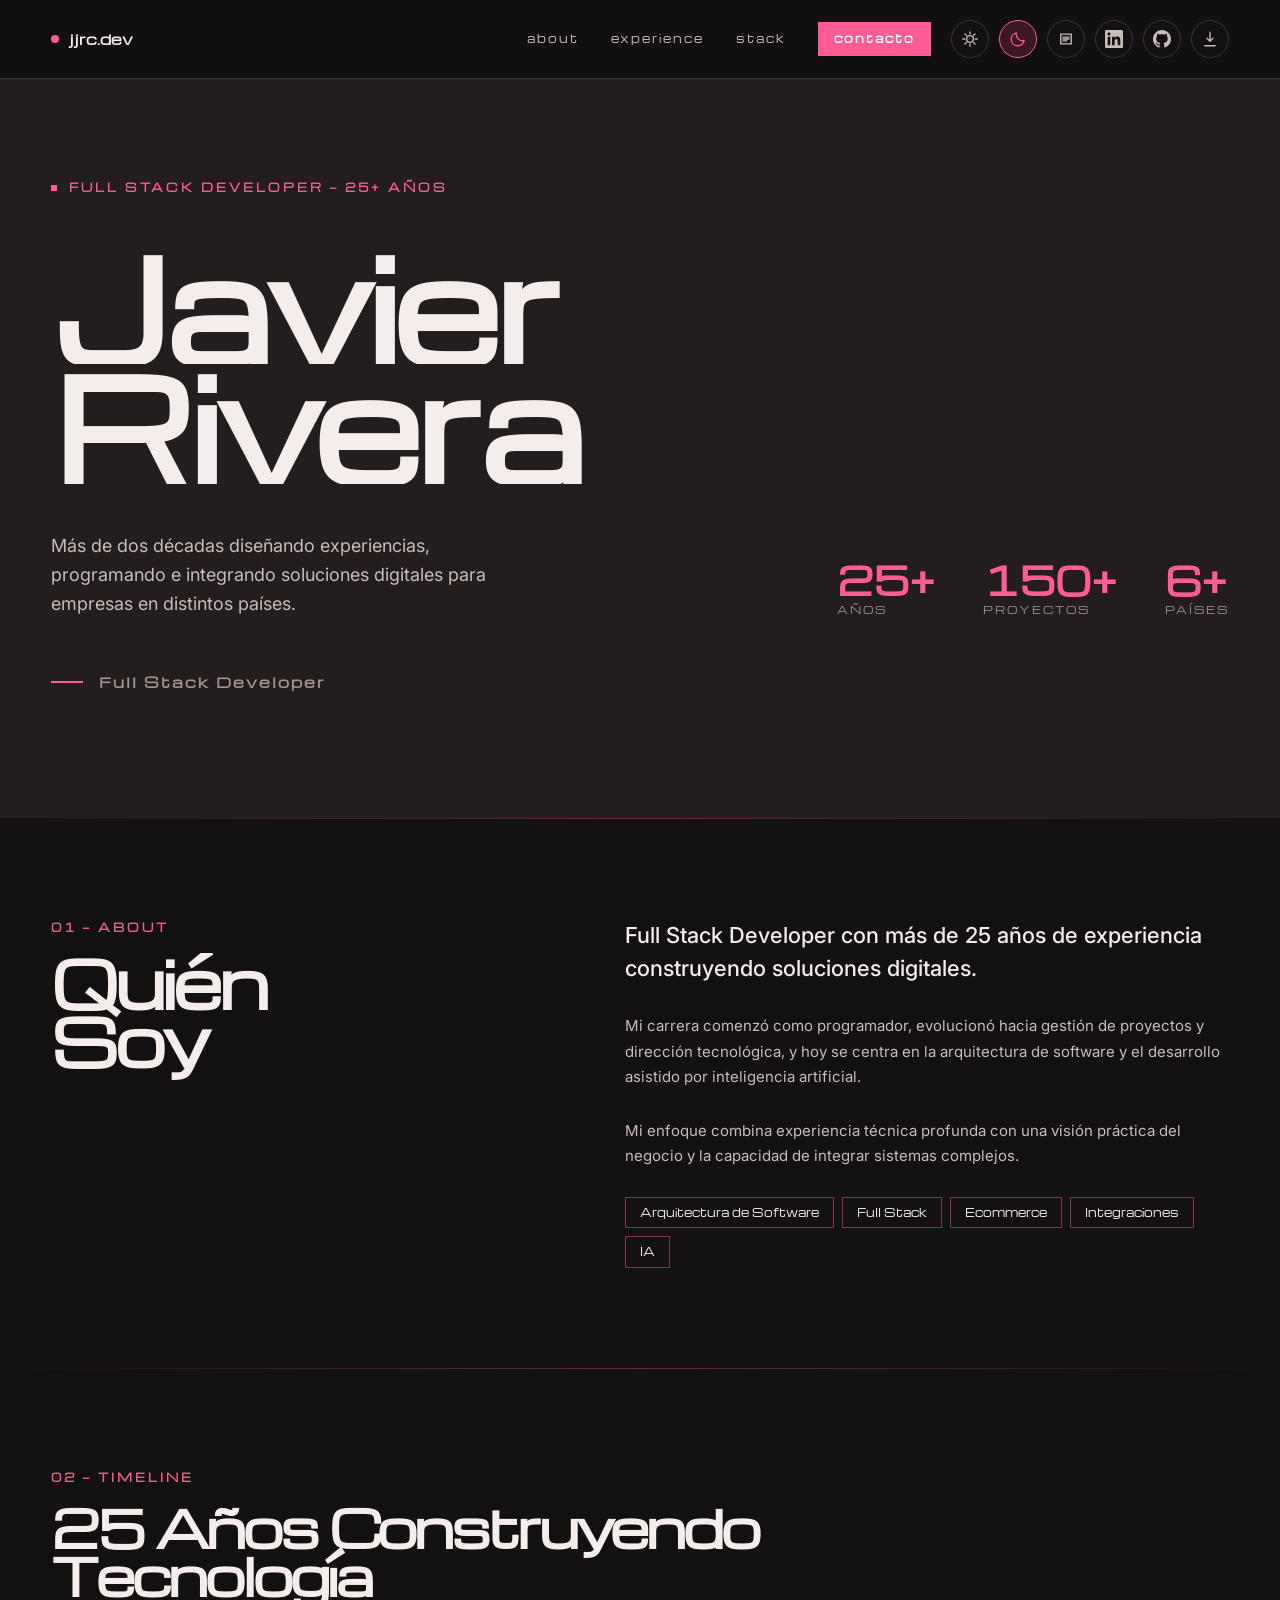
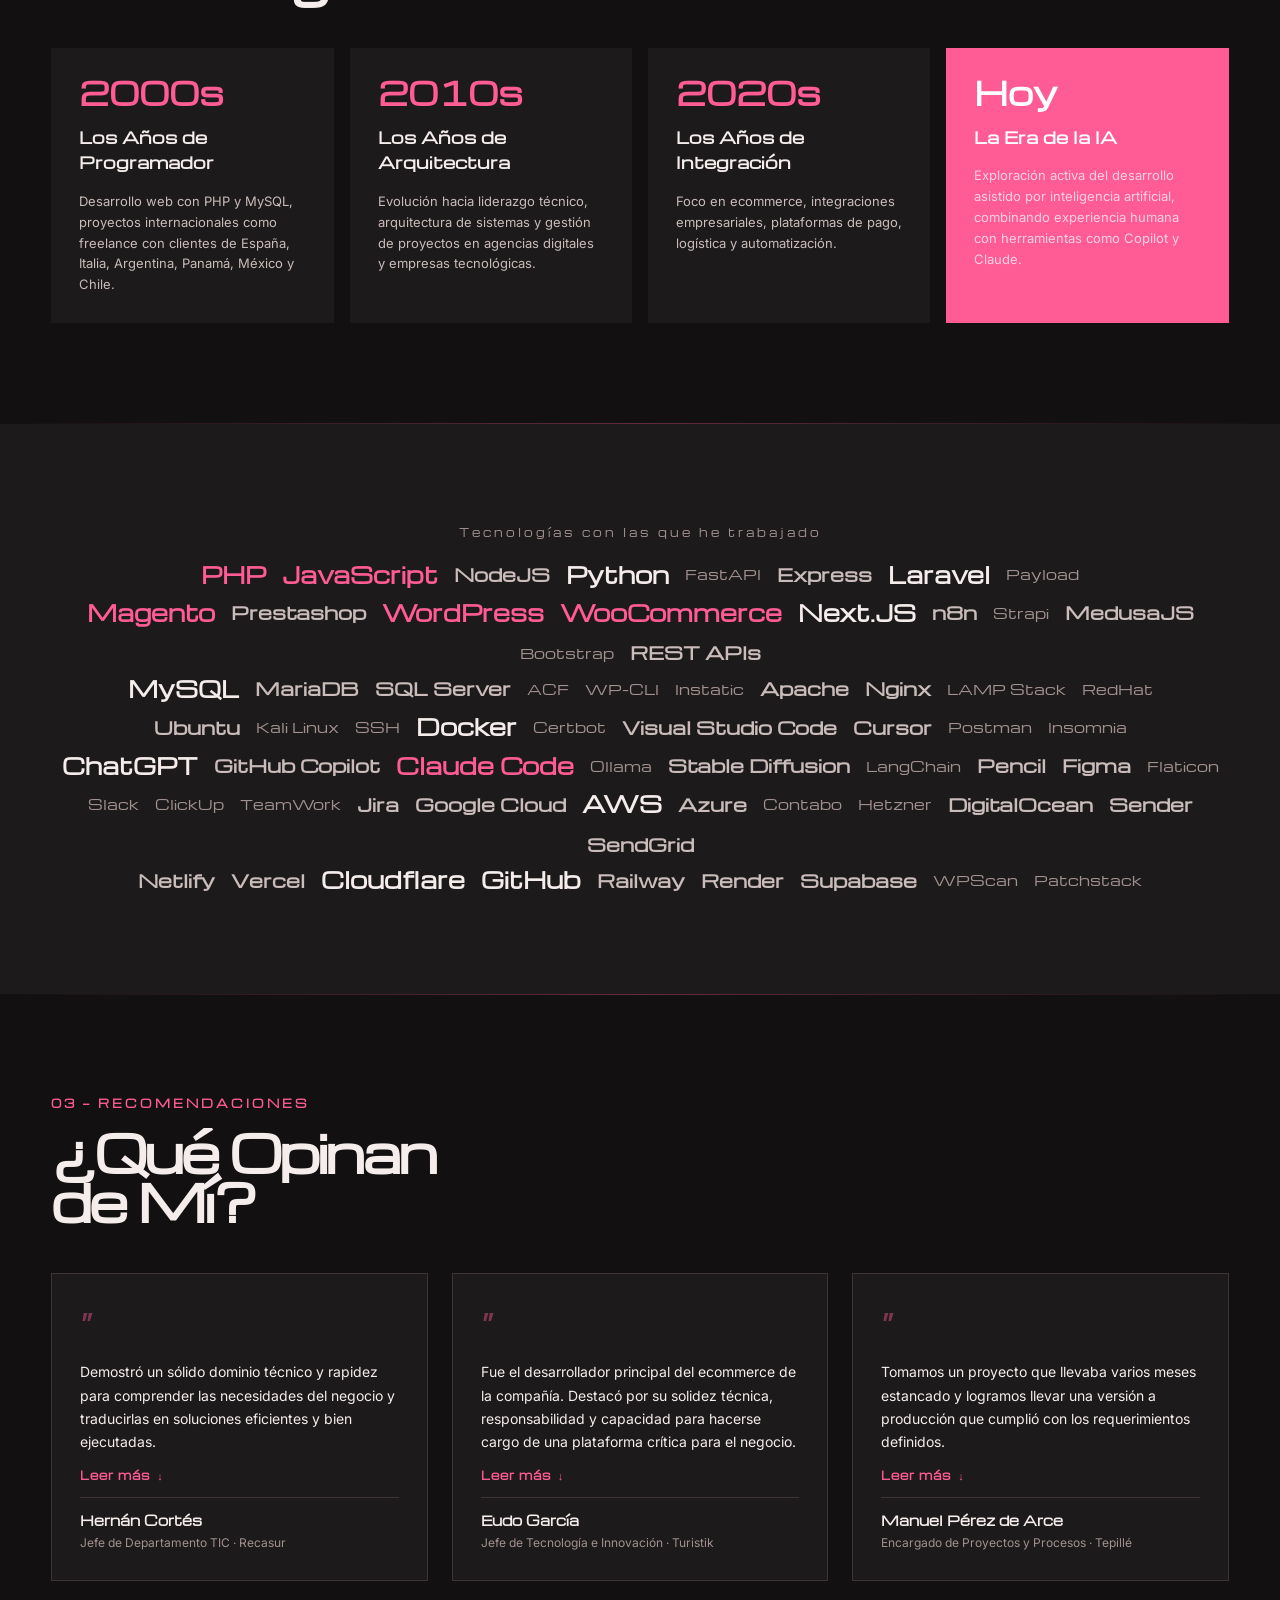
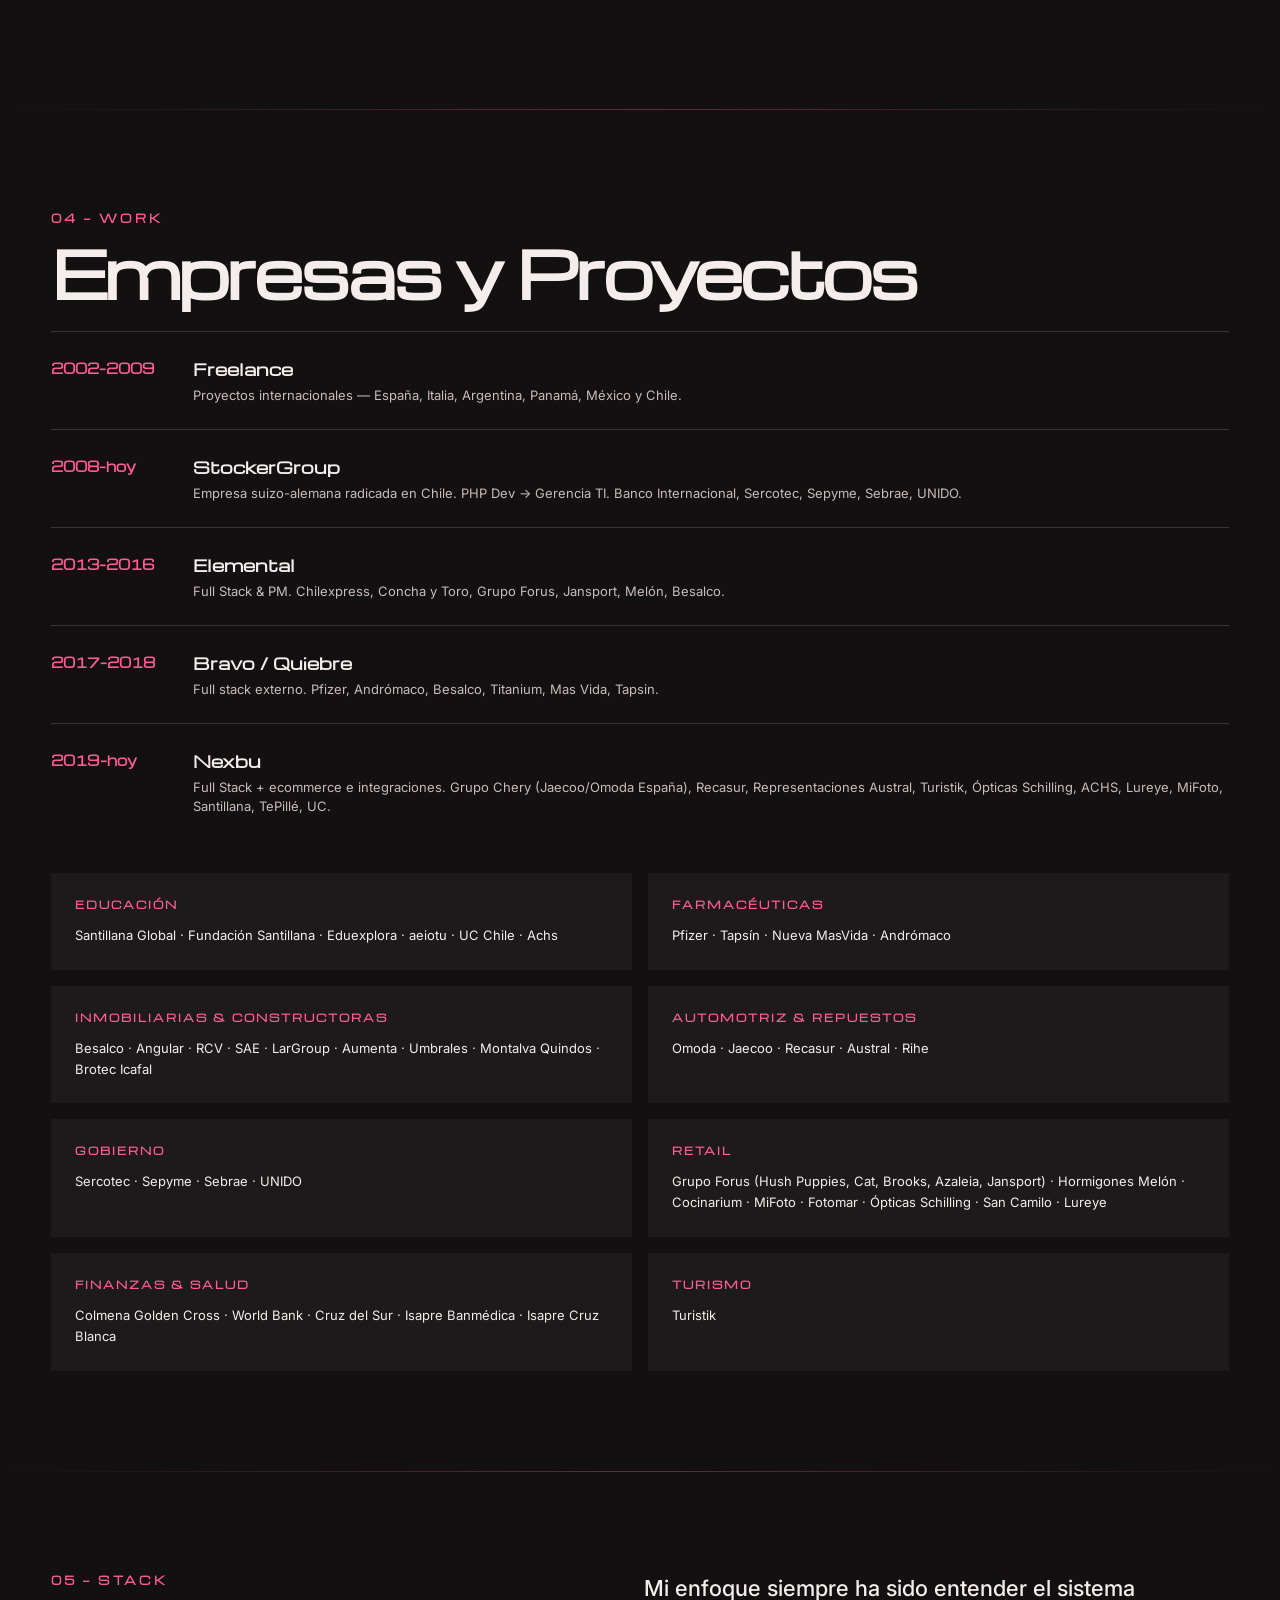
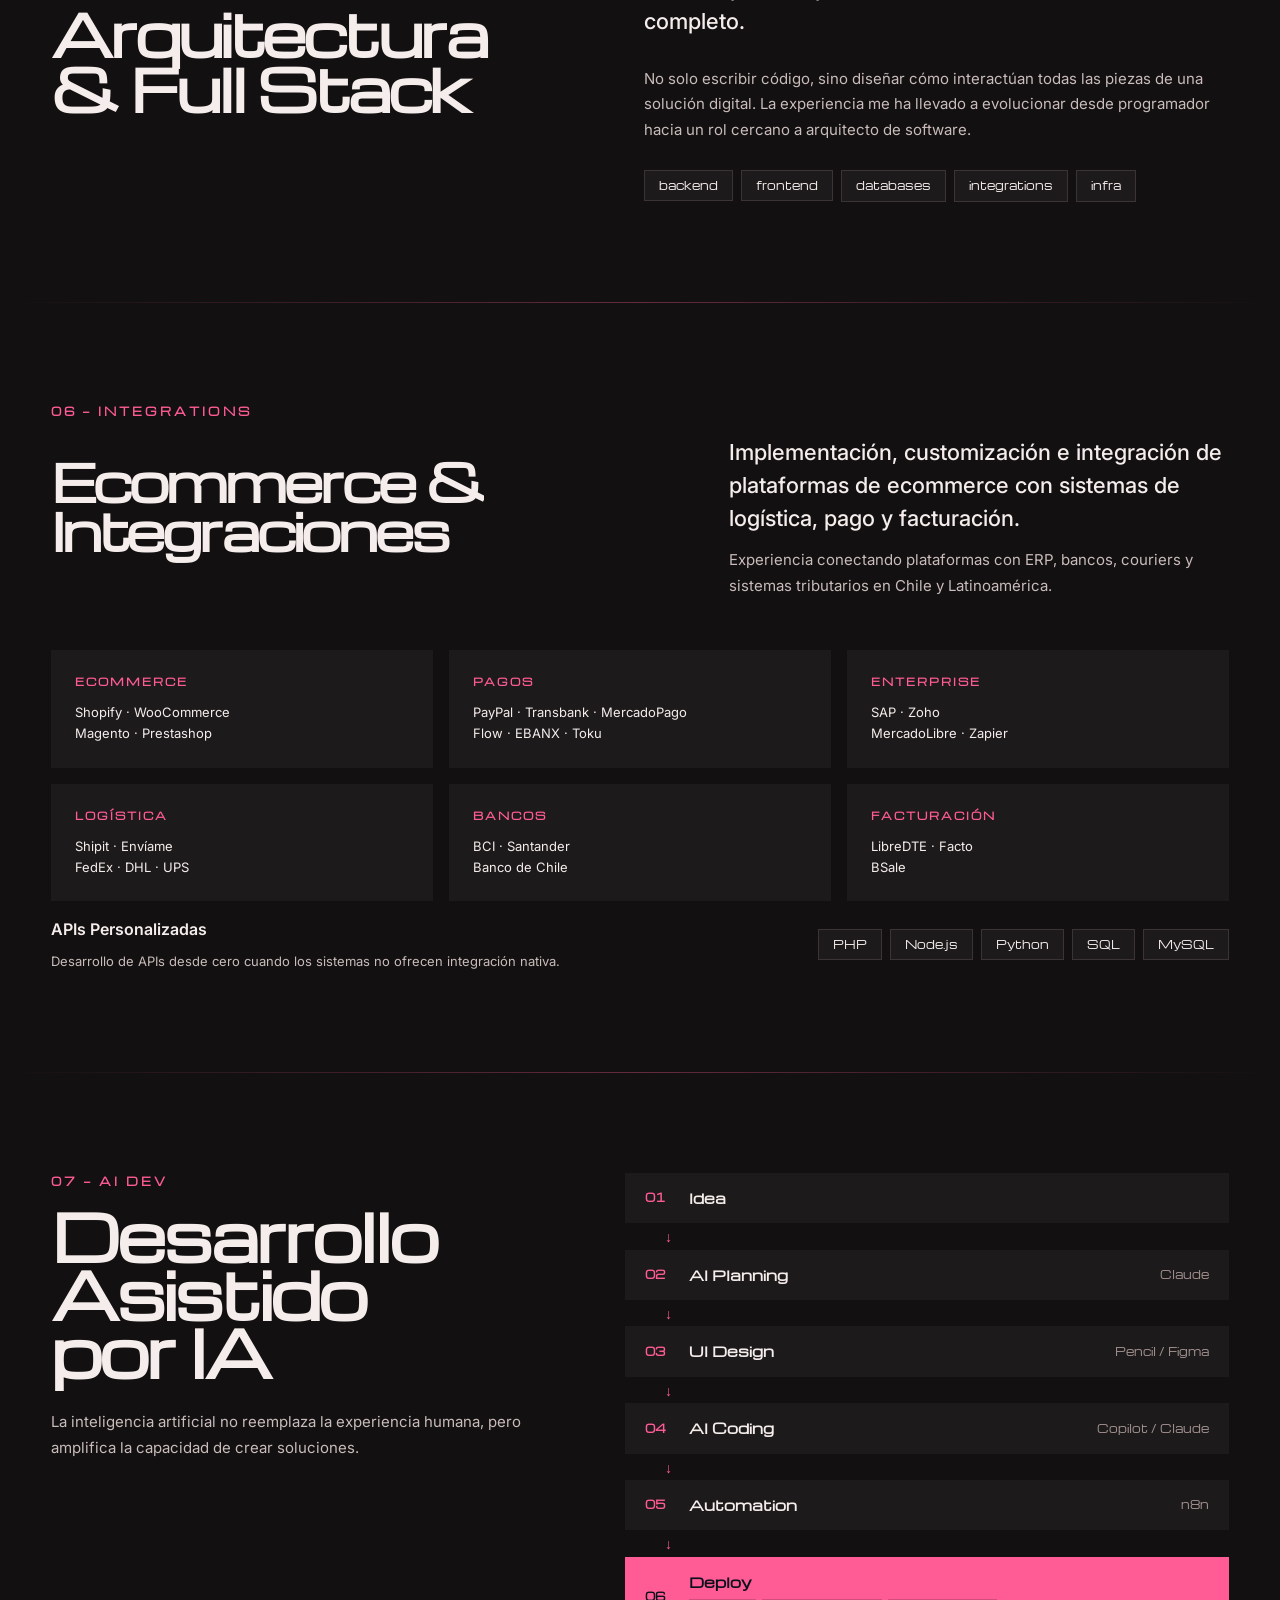
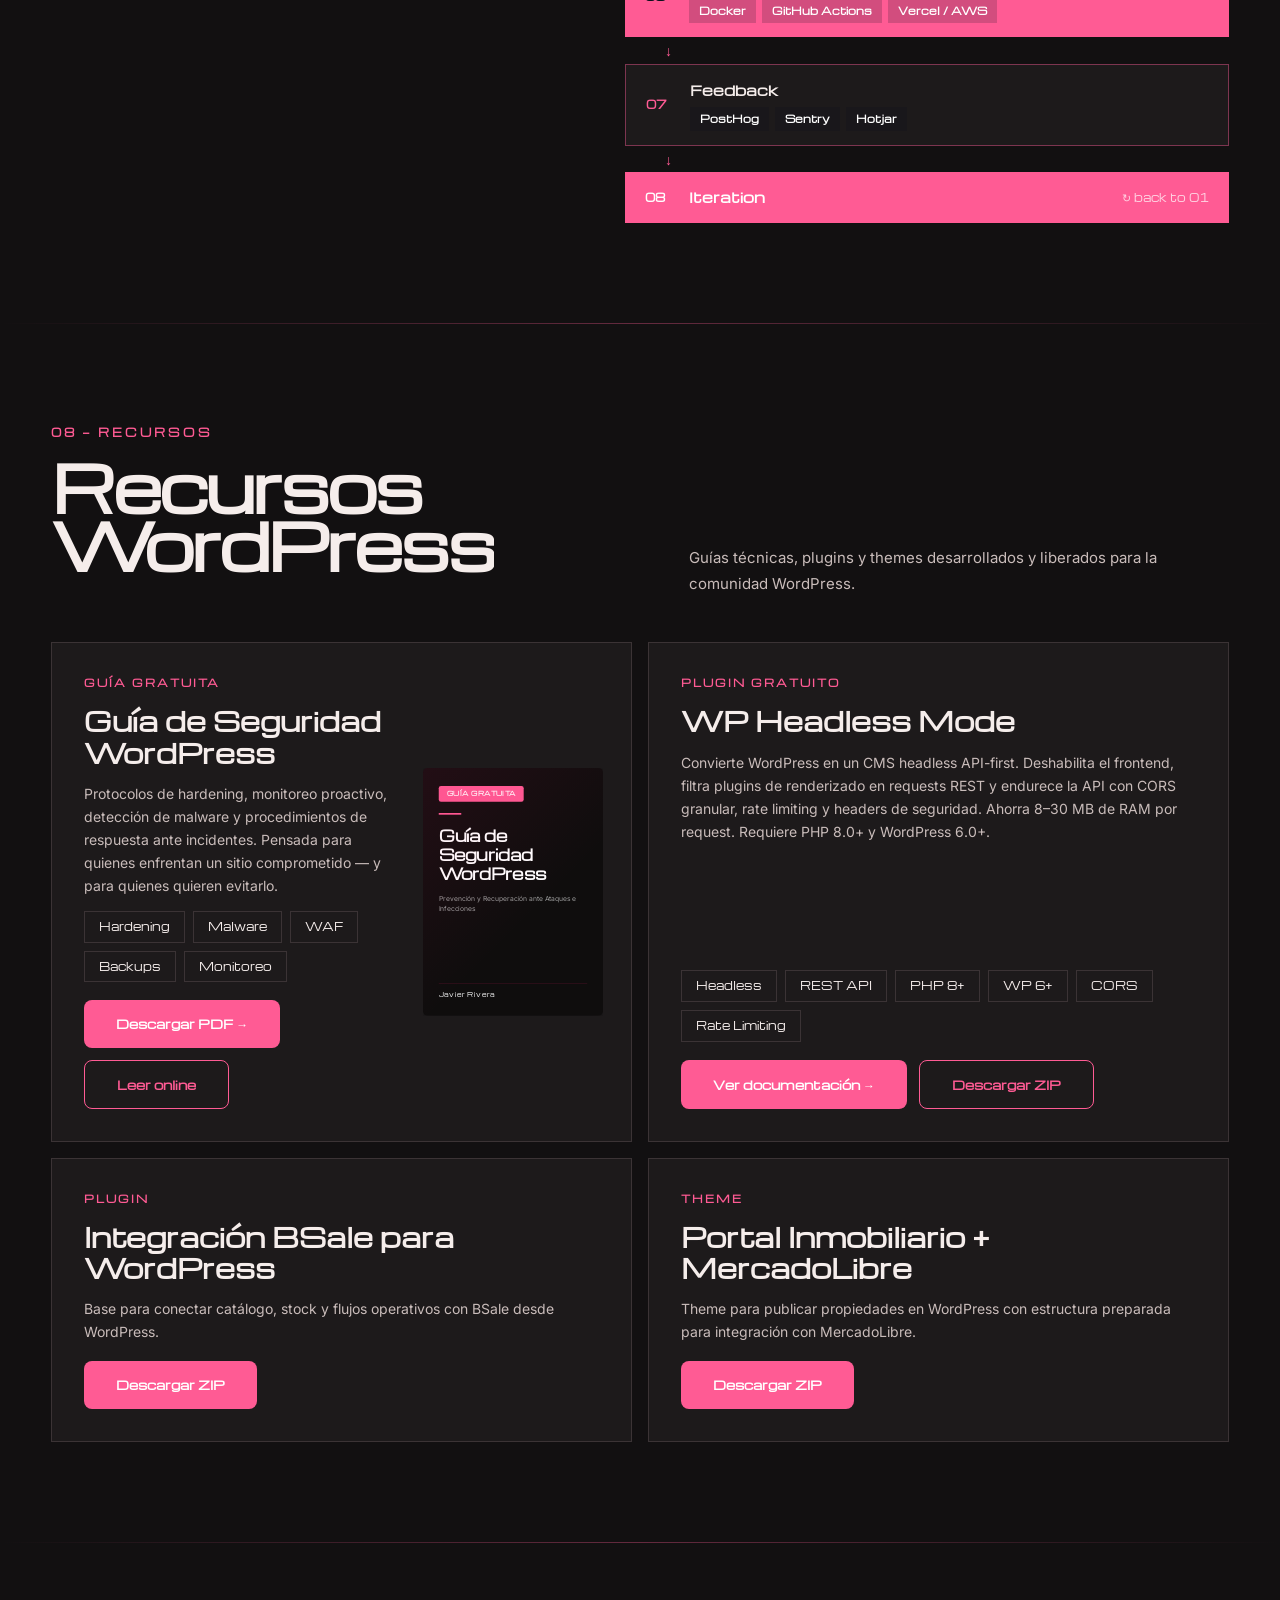
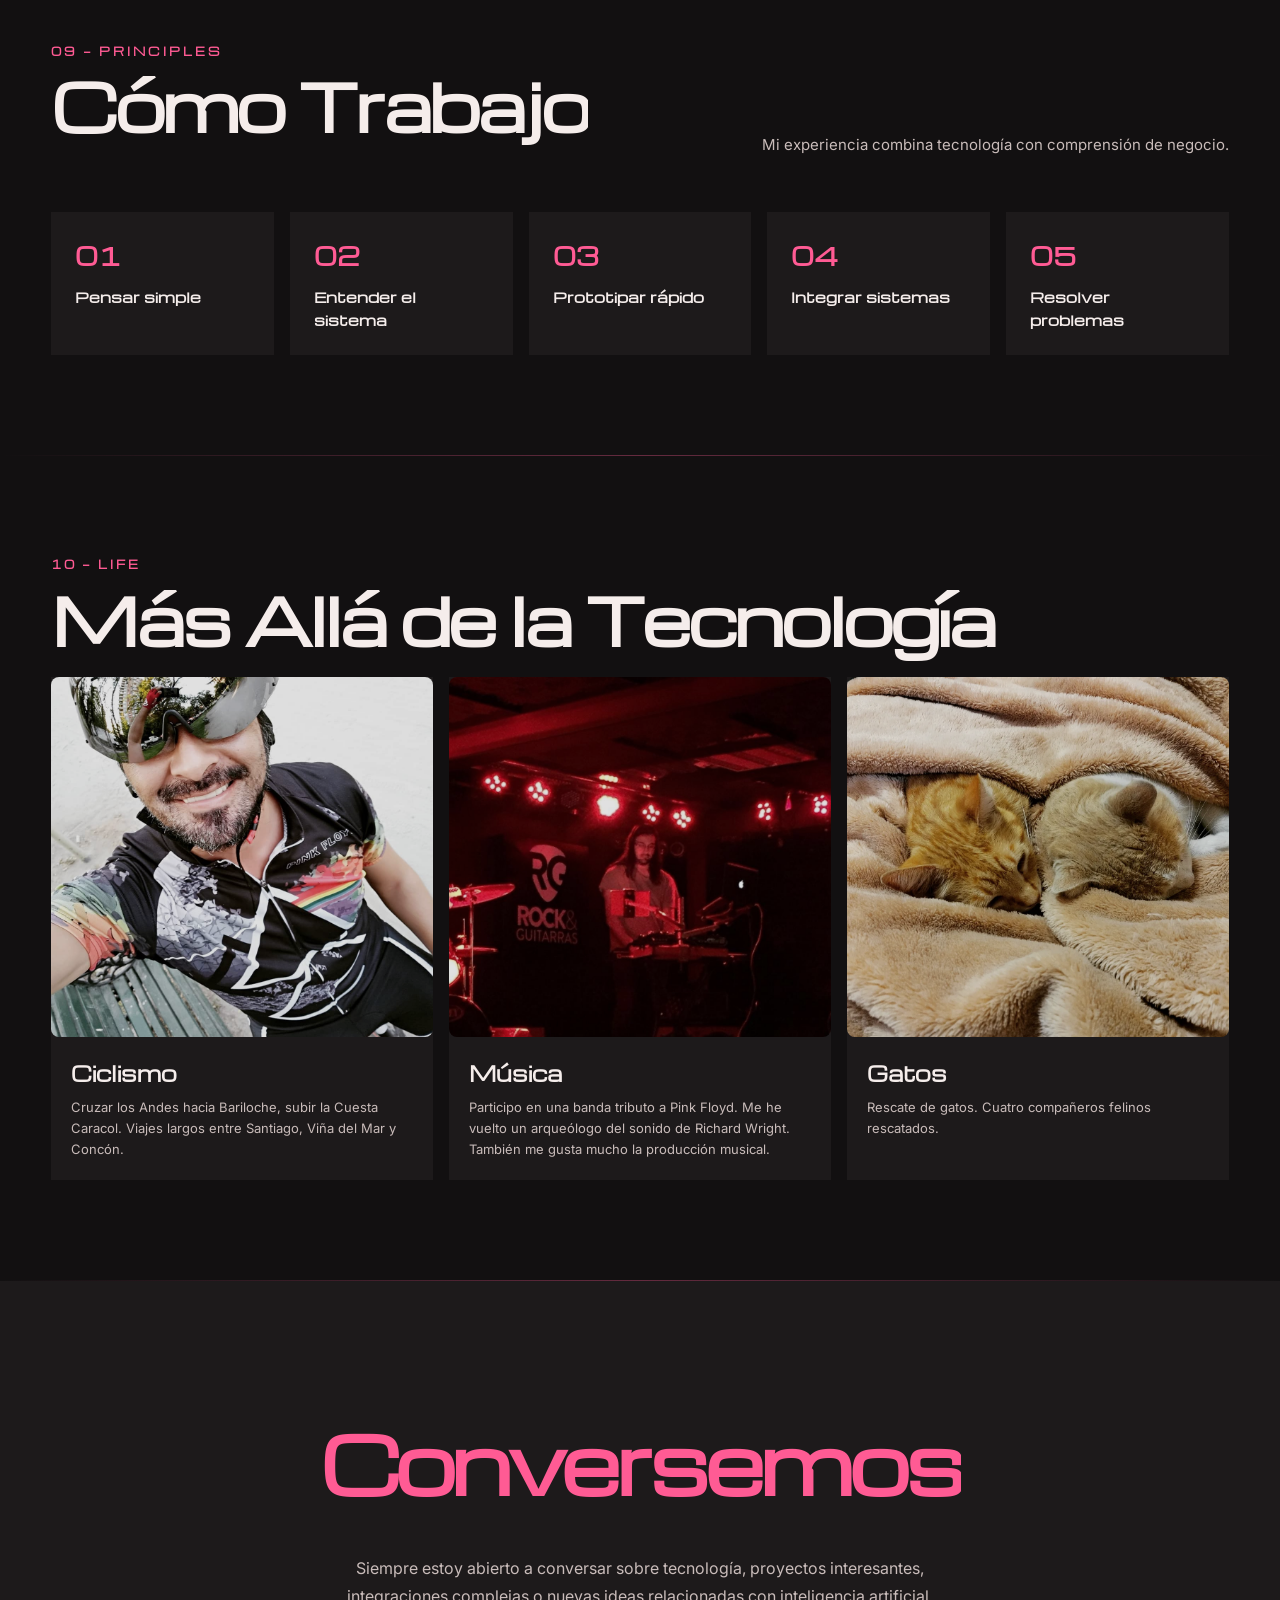
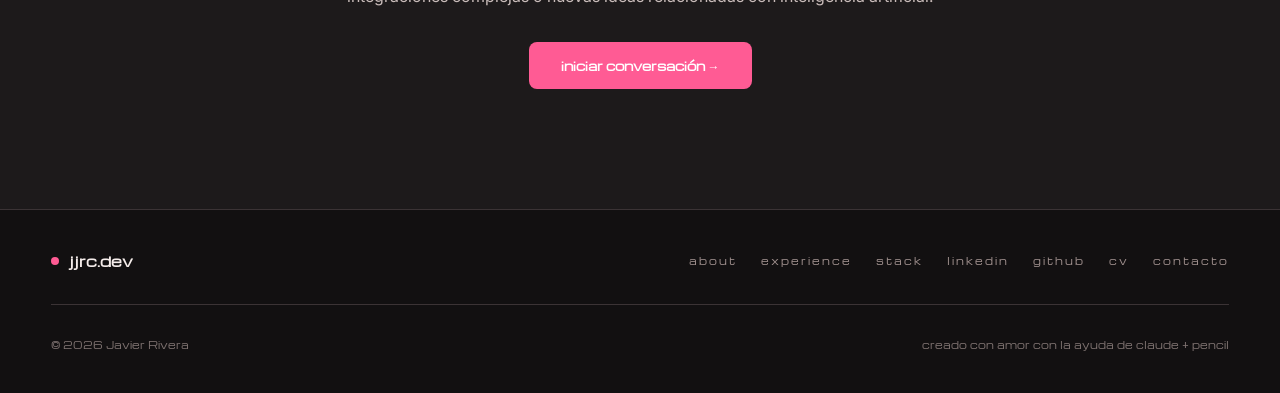
==== commit 8cd5315f: "Fix mobile theme-switcher default state to match dark-by-default (missed by earlier replace_all due " ====
--- a/index.html
+++ b/index.html
@@ -84,13 +84,13 @@
       <a href="#stack"      class="nav__link">stack</a>
       <a href="#contact"    class="nav__cta">contacto</a>
       <div class="theme-switcher theme-switcher--mobile" aria-label="Cambiar tema y ver versión llms">
-        <button type="button" class="theme-switcher__btn is-active" data-theme-toggle="light" aria-label="Ver versión clara" aria-pressed="true">
+        <button type="button" class="theme-switcher__btn" data-theme-toggle="light" aria-label="Ver versión clara" aria-pressed="false">
           <svg viewBox="0 0 24 24" aria-hidden="true">
             <circle cx="12" cy="12" r="4.5"></circle>
             <path d="M12 2.5v2.5M12 19v2.5M21.5 12H19M5 12H2.5M18.72 5.28l-1.77 1.77M7.05 16.95l-1.77 1.77M18.72 18.72l-1.77-1.77M7.05 7.05 5.28 5.28"></path>
           </svg>
         </button>
-        <button type="button" class="theme-switcher__btn" data-theme-toggle="dark" aria-label="Ver versión oscura" aria-pressed="false">
+        <button type="button" class="theme-switcher__btn is-active" data-theme-toggle="dark" aria-label="Ver versión oscura" aria-pressed="true">
           <svg viewBox="0 0 24 24" aria-hidden="true">
             <path d="M20.2 14.1A8.5 8.5 0 0 1 9.9 3.8a8.7 8.7 0 1 0 10.3 10.3Z"></path>
           </svg>
@@ -575,7 +575,7 @@
           </div>
           <div class="card">
             <span class="card__label">FACTURACIÓN</span>
-            <p class="card__text">LibreDTE · Facto · BSale</p>
+            <p class="card__text">LibreDTE · Facto<br>BSale</p>
           </div>
         </div>
       </div>
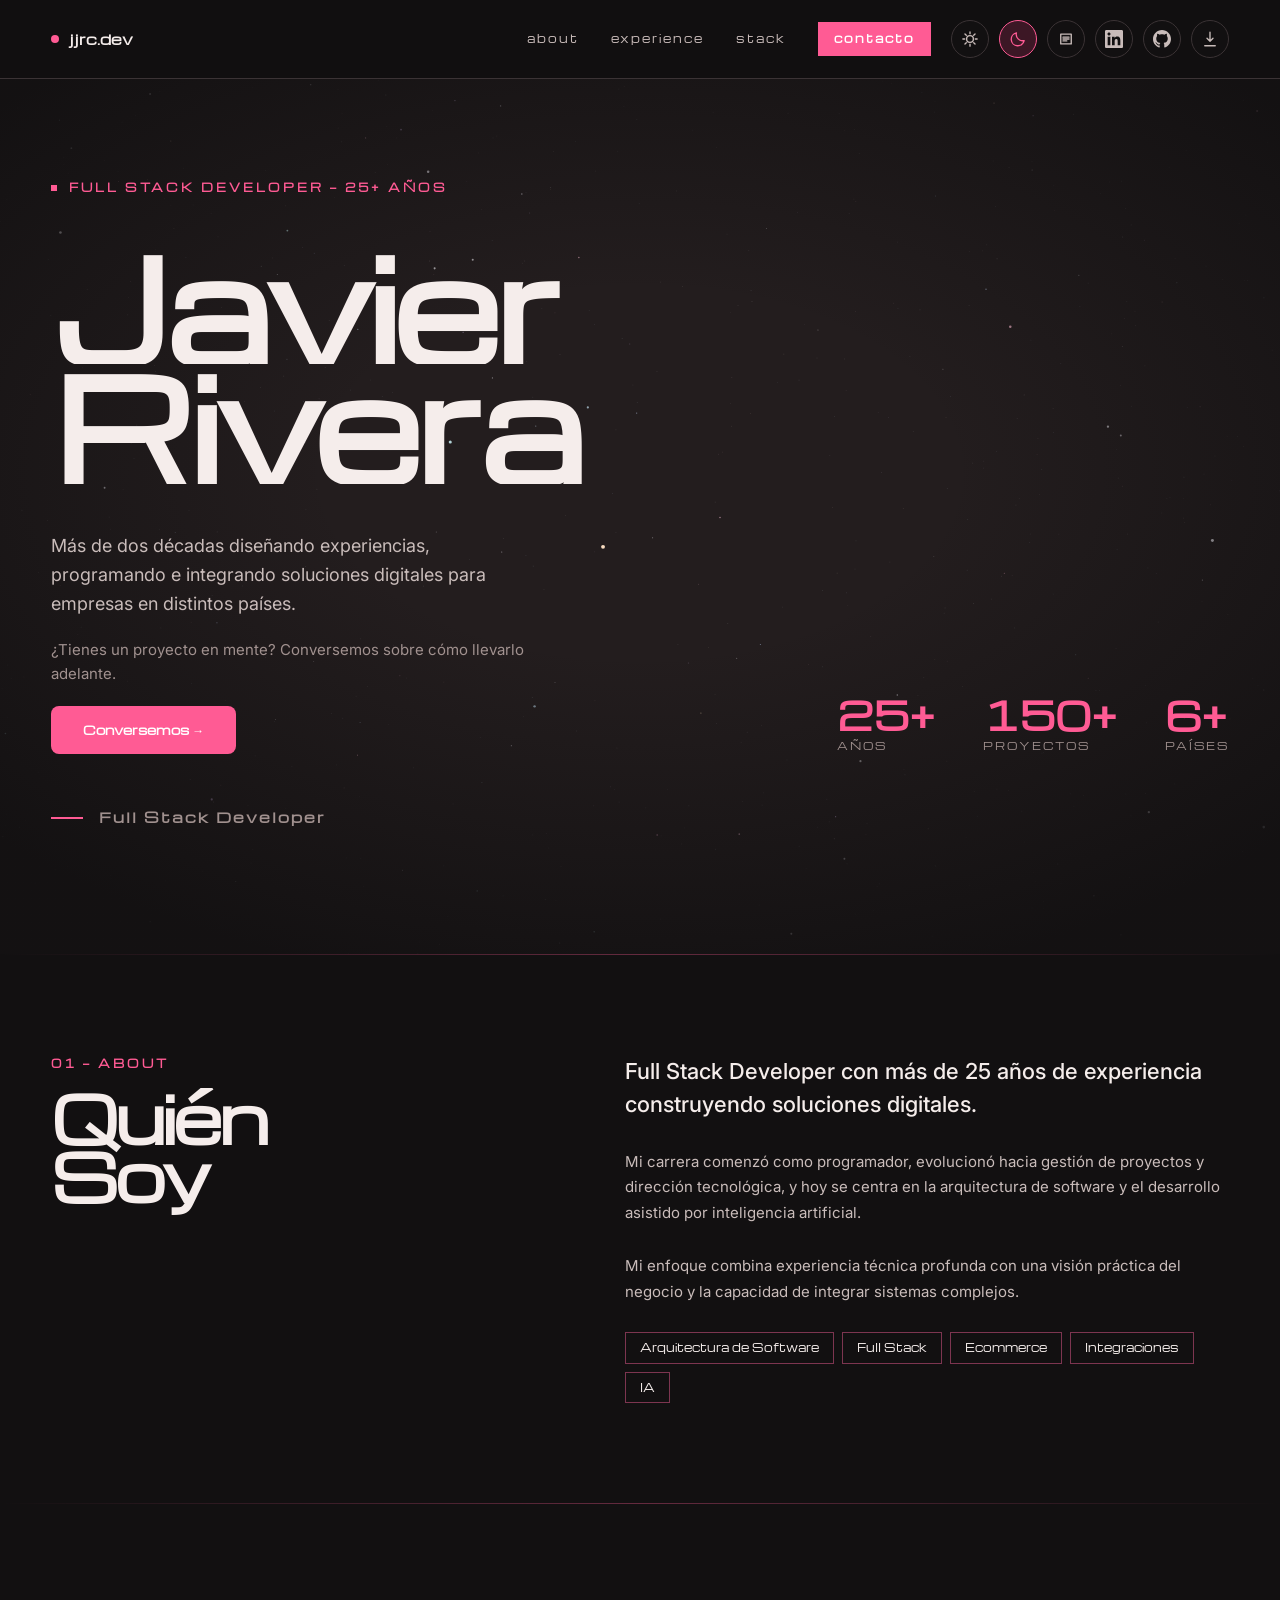
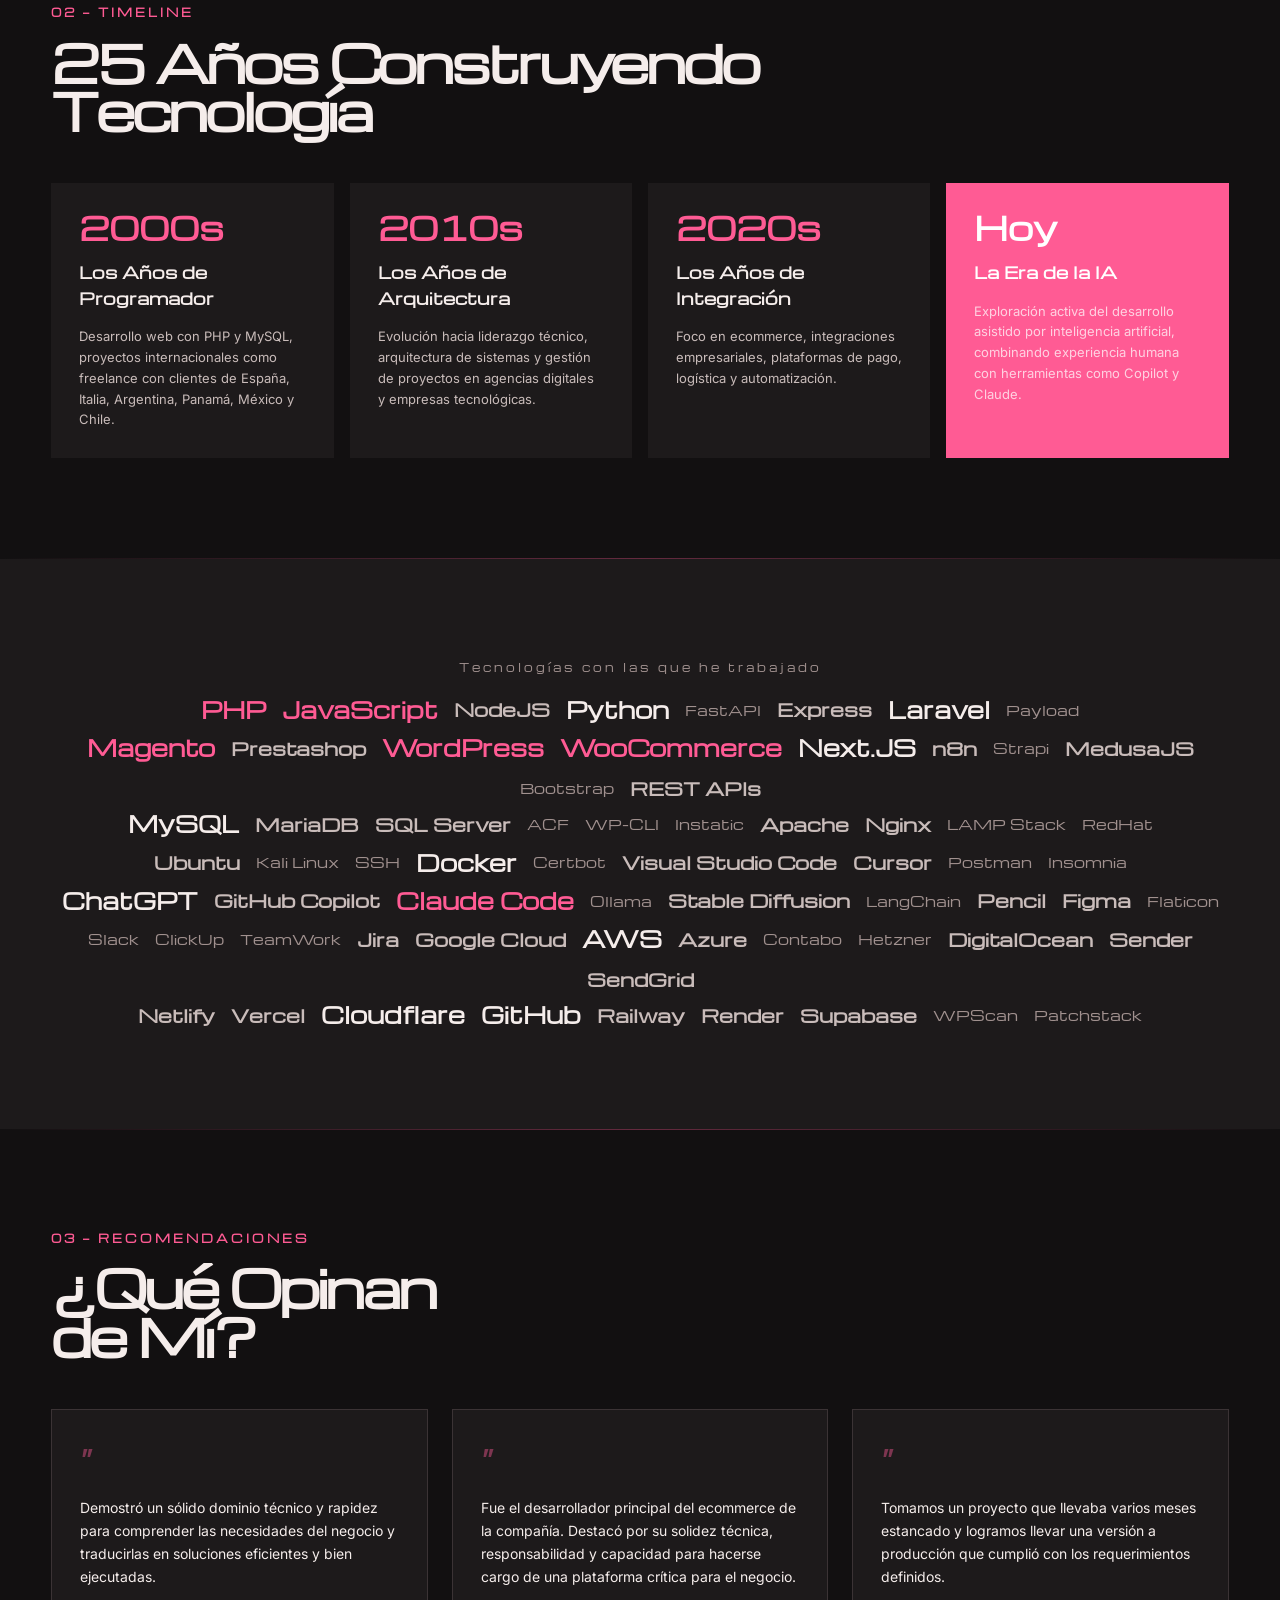
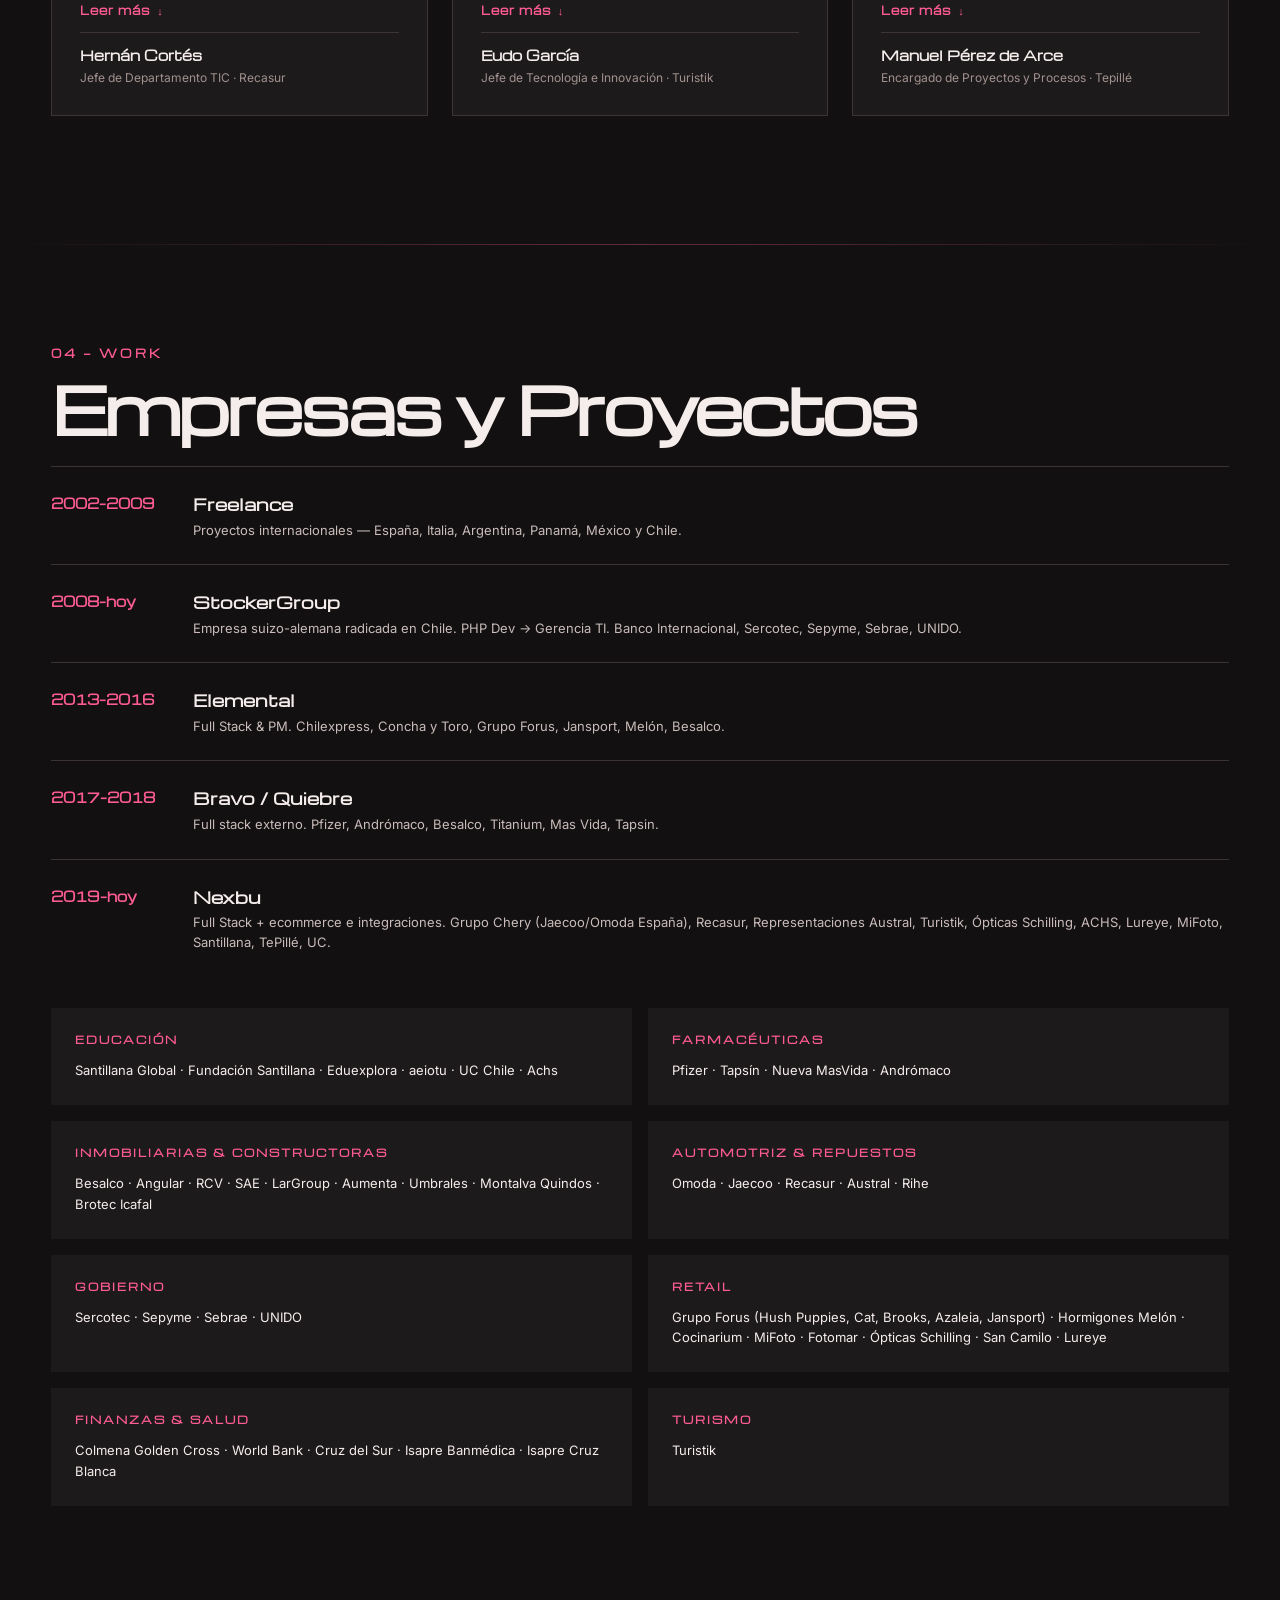
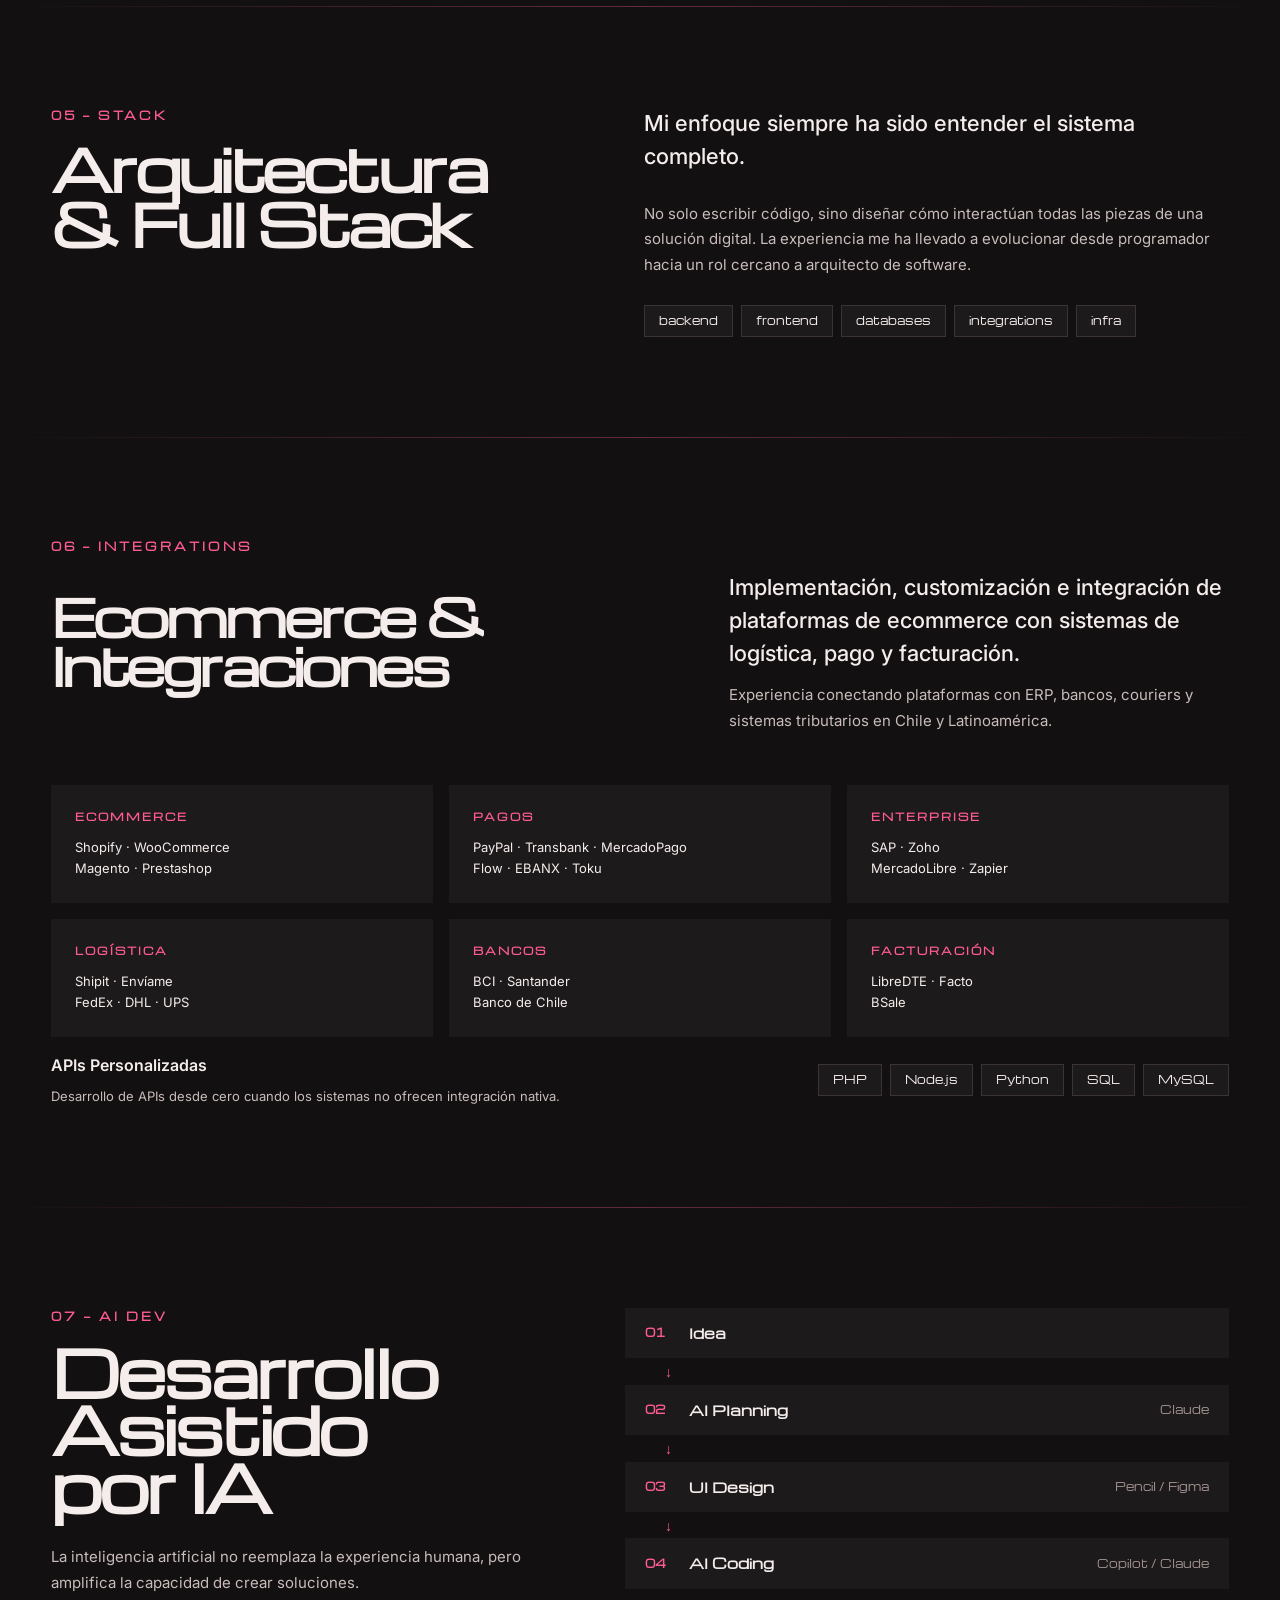
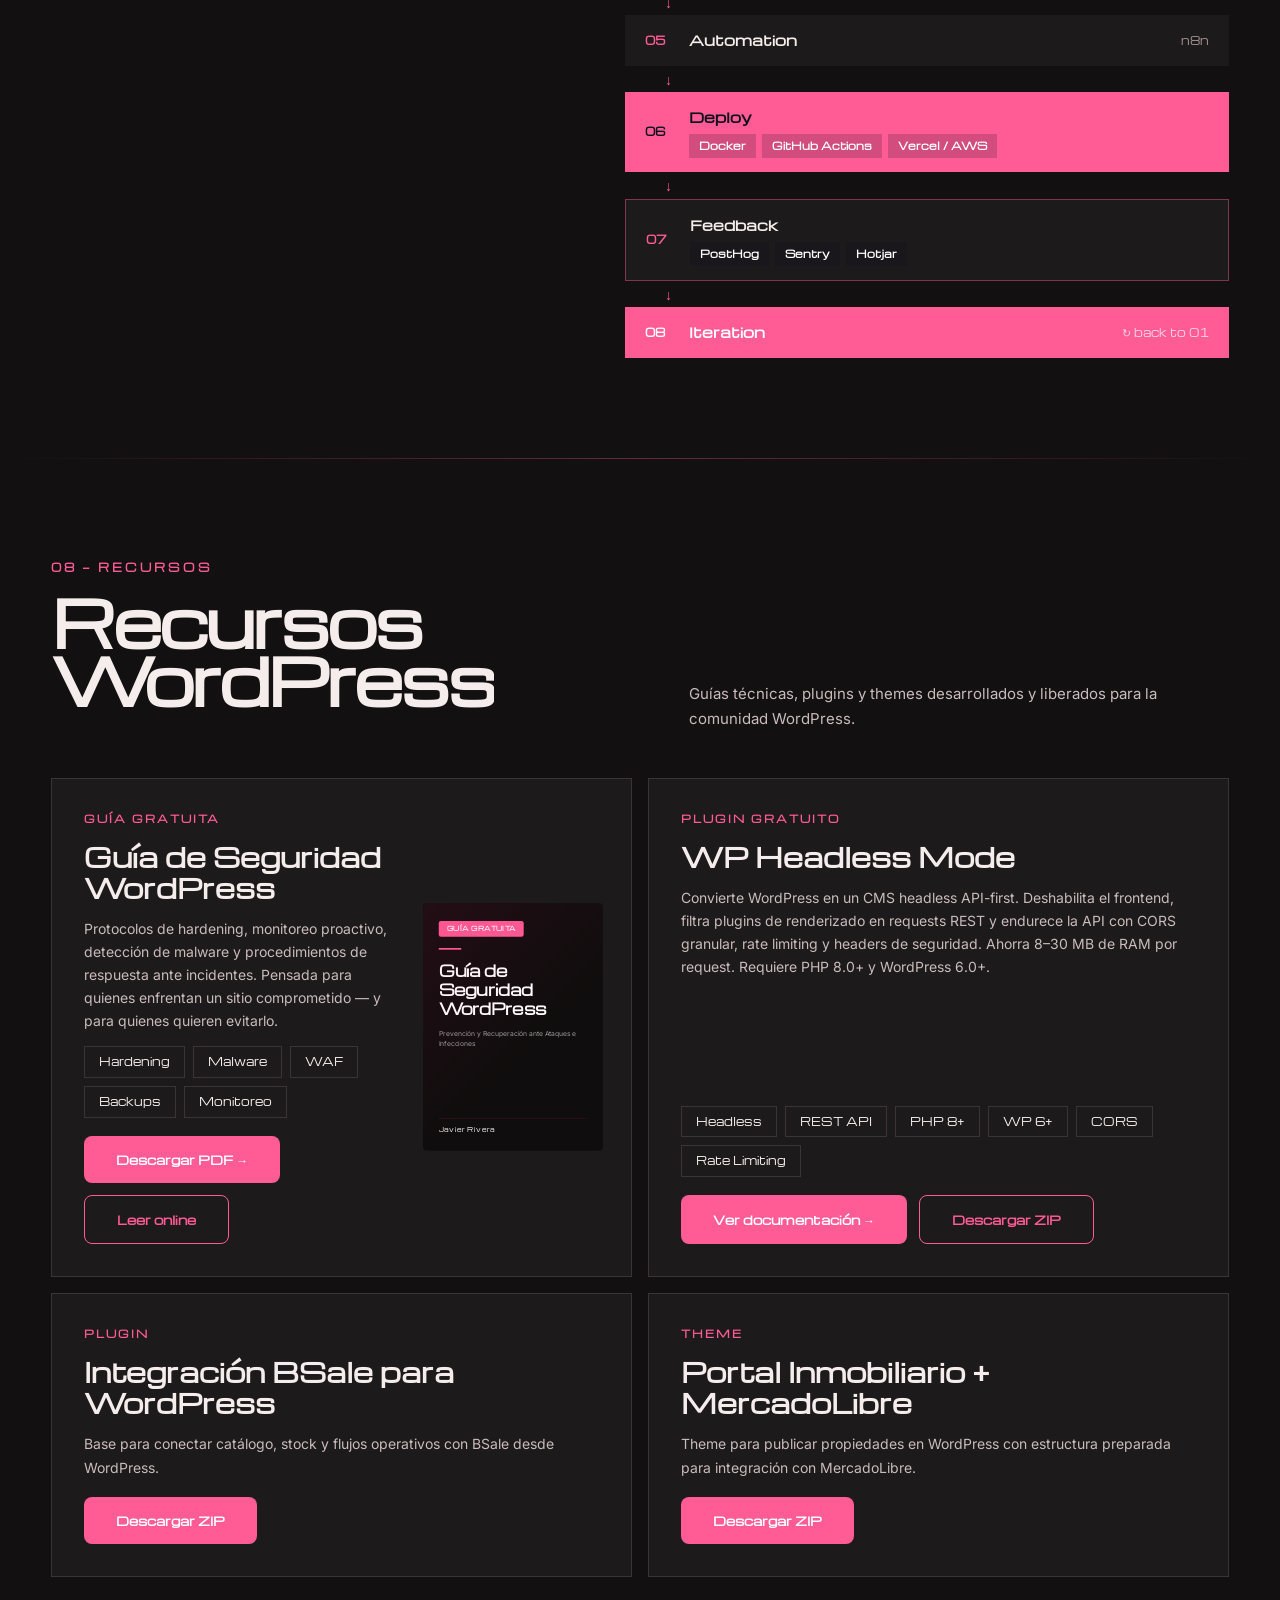
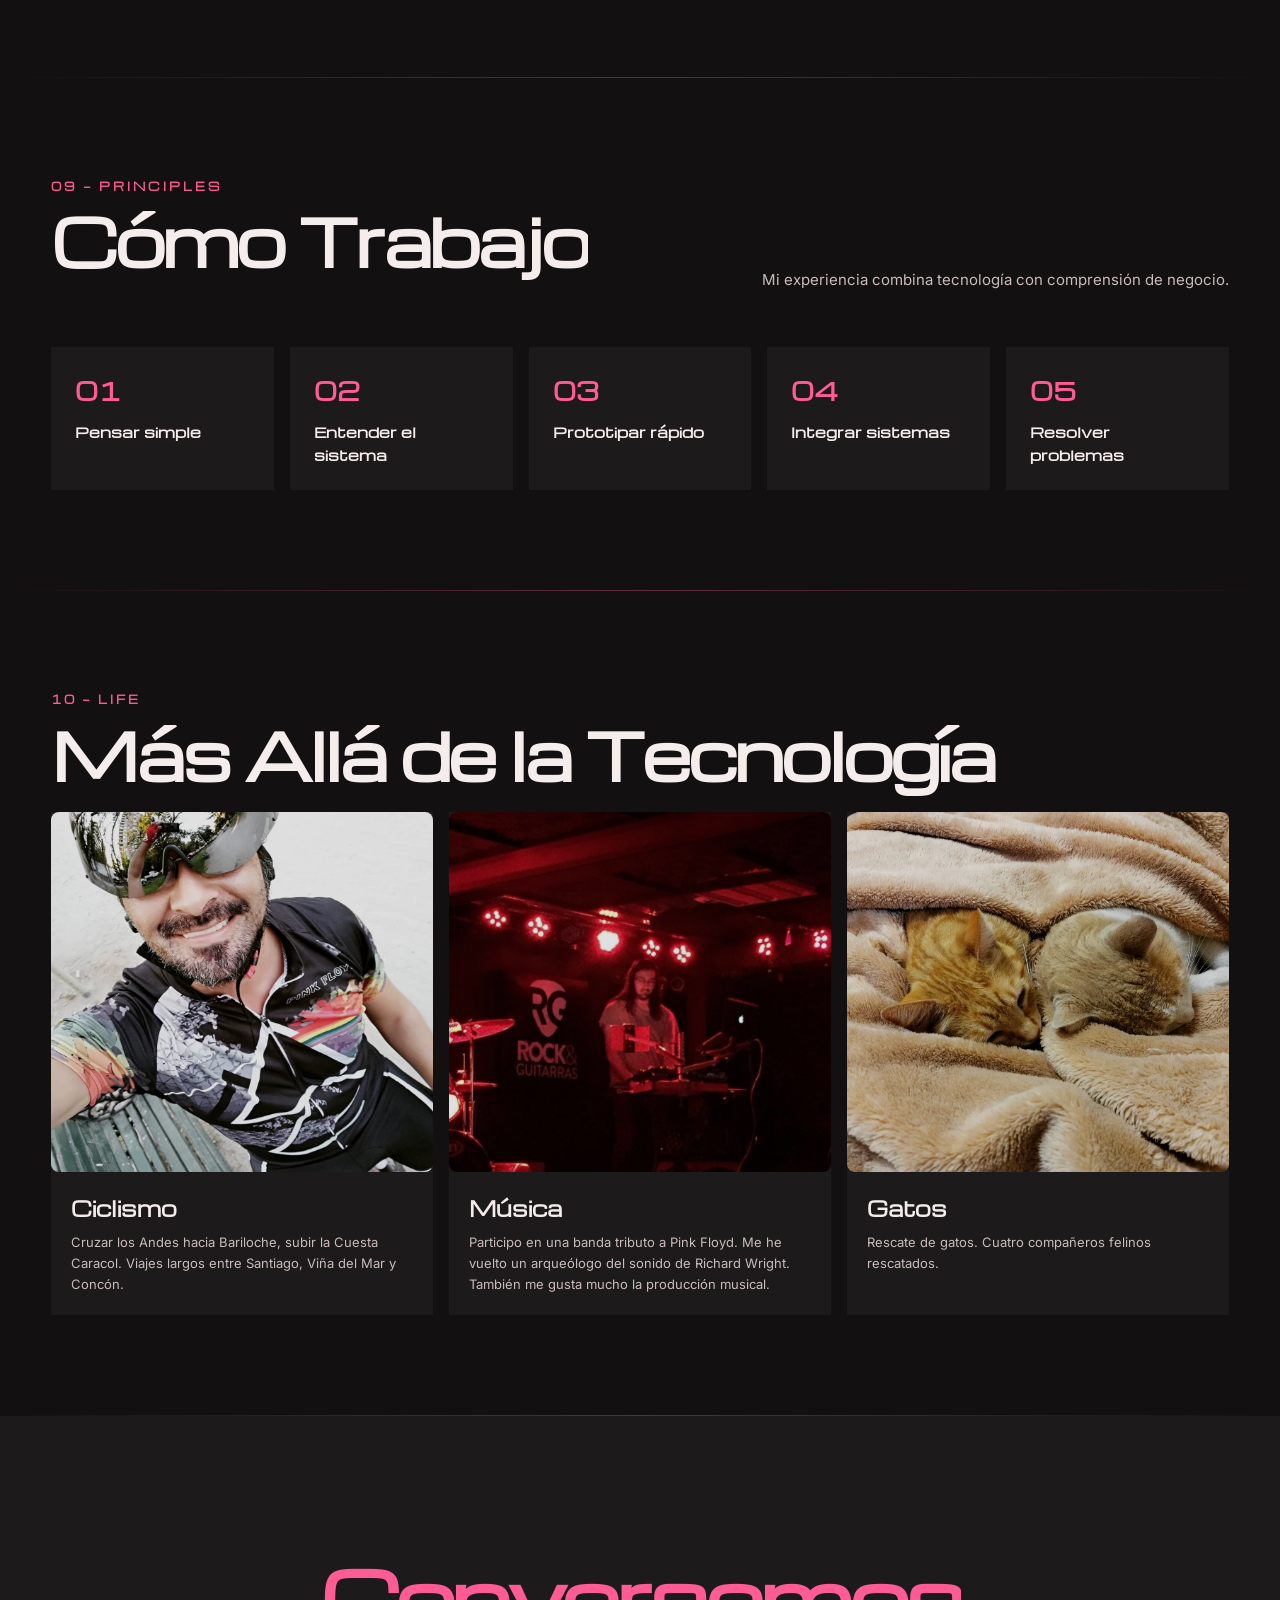
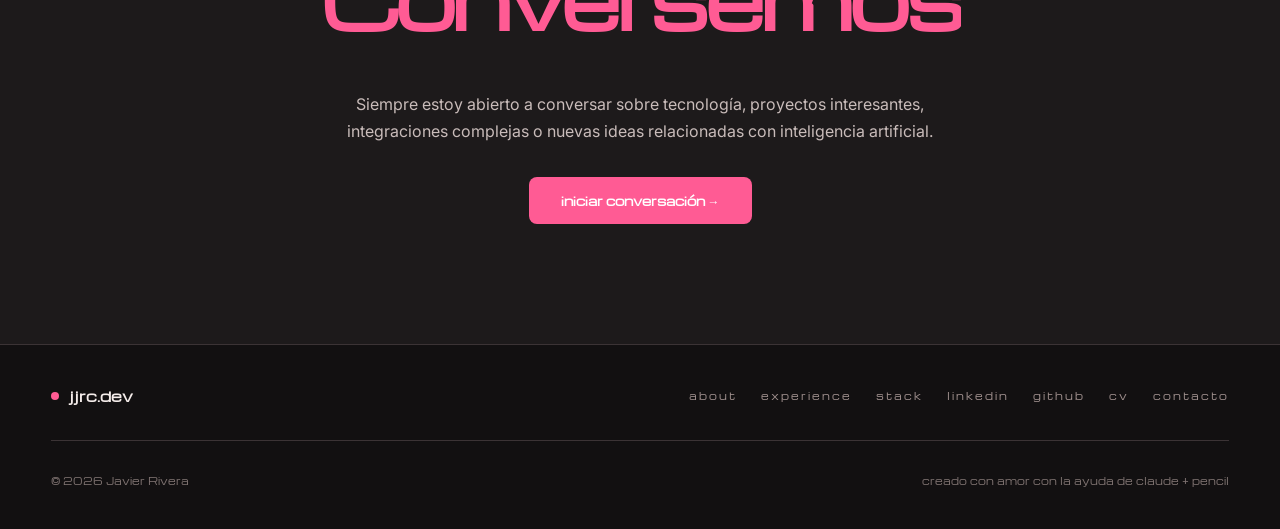
==== commit 76732863: "Add starfield warp hero effect (dark theme only) + Conversemos CTA - Port borrador/starfield-warp.ht" ====
--- a/index.html
+++ b/index.html
@@ -14,7 +14,7 @@
   <!-- AOS -->
   <link rel="stylesheet" href="https://unpkg.com/aos@2.3.4/dist/aos.css" />
 
-  <link rel="stylesheet" href="assets/css/styles.css?v=000000076" />
+  <link rel="stylesheet" href="assets/css/styles.css?v=000000078" />
   <script>
     (function () {
       var savedTheme = localStorage.getItem('jjrc-theme');
@@ -120,6 +120,8 @@
        HERO
   ============================================================ -->
   <section class="hero" id="hero">
+    <canvas class="hero__stars" id="heroStars" aria-hidden="true"></canvas>
+    <div class="hero__stars-vignette" aria-hidden="true"></div>
     <div class="hero__aura" aria-hidden="true"></div>
 
     <div class="hero__label" data-aos="fade-down" data-aos-duration="800">
@@ -133,11 +135,19 @@
     </h1>
 
     <div class="hero__mid">
-      <p class="hero__desc" data-aos="fade-up" data-aos-duration="900" data-aos-delay="200">
-        Más de dos décadas diseñando experiencias,<br>
-        programando e integrando soluciones digitales para<br>
-        empresas en distintos países.
-      </p>
+      <div class="hero__left">
+        <p class="hero__desc" data-aos="fade-up" data-aos-duration="900" data-aos-delay="200">
+          Más de dos décadas diseñando experiencias,<br>
+          programando e integrando soluciones digitales para<br>
+          empresas en distintos países.
+        </p>
+        <p class="hero__invite" data-aos="fade-up" data-aos-duration="800" data-aos-delay="260">
+          ¿Tienes un proyecto en mente? Conversemos sobre cómo llevarlo adelante.
+        </p>
+        <a href="mailto:juan.javier.rivera.cardenas@gmail.com" class="btn btn--accent hero__cta" id="heroCta" data-aos="fade-up" data-aos-duration="800" data-aos-delay="320">
+          Conversemos →
+        </a>
+      </div>
 
       <div class="hero__stats" data-aos="fade-up" data-aos-duration="900" data-aos-delay="300">
         <div class="hero__stat">
@@ -902,6 +912,6 @@
 
   <!-- AOS -->
   <script src="https://unpkg.com/aos@2.3.4/dist/aos.js"></script>
-  <script src="assets/js/script.js?v=00000007"></script>
+  <script src="assets/js/script.js?v=00000009"></script>
 </body>
 </html>
--- a/assets/css/styles.css
+++ b/assets/css/styles.css
@@ -456,6 +456,7 @@
 ============================================================ */
 .hero {
   position: relative;
+  z-index: 0;
   overflow: hidden;
   background: #e3dbd9;
   padding: 100px var(--pad-x) 120px;
@@ -480,6 +481,34 @@
   animation: auraDrift 16s ease-in-out infinite alternate;
 }
 
+/* Starfield warp — dark theme only, replaces the aura blob */
+.hero__stars {
+  position: absolute;
+  inset: 0;
+  z-index: -1;
+  display: none;
+  width: 100%;
+  height: 100%;
+}
+
+.hero__stars-vignette {
+  position: absolute;
+  inset: 0;
+  z-index: -1;
+  display: none;
+  pointer-events: none;
+  background: radial-gradient(70% 60% at 50% 45%, transparent 35%, rgba(18, 16, 17, 0.92) 100%);
+}
+
+:root[data-theme='dark'] .hero__aura {
+  display: none;
+}
+
+:root[data-theme='dark'] .hero__stars,
+:root[data-theme='dark'] .hero__stars-vignette {
+  display: block;
+}
+
 .hero__label {
   display: flex;
   align-items: center;
@@ -540,6 +569,12 @@
   justify-content: space-between;
   align-items: flex-end;
   gap: 48px;
+}
+
+.hero__left {
+  display: flex;
+  flex-direction: column;
+  gap: 20px;
 }
 
 .hero__desc {
@@ -549,6 +584,17 @@
   color: var(--text-secondary);
   line-height: 1.6;
   max-width: 500px;
+}
+
+.hero__invite {
+  font-family: var(--font-body);
+  font-size: clamp(13px, 1.2vw, 15px);
+  color: var(--text-tertiary);
+  max-width: 500px;
+}
+
+.hero__cta {
+  align-self: flex-start;
 }
 
 .hero__stats {
@@ -1774,6 +1820,18 @@
     transform: none !important;
     opacity: 1 !important;
   }
+
+  /* The starfield canvas never draws under reduced motion (script.js
+     skips it), so fall back to the static aura even in dark theme
+     instead of showing an empty canvas. */
+  :root[data-theme='dark'] .hero__stars,
+  :root[data-theme='dark'] .hero__stars-vignette {
+    display: none !important;
+  }
+
+  :root[data-theme='dark'] .hero__aura {
+    display: block !important;
+  }
 }
 
 /* ============================================================
@@ -1788,6 +1846,8 @@
   .header,
   .nav__mobile,
   .hero__aura,
+  .hero__stars,
+  .hero__stars-vignette,
   .testi-controls,
   .testi-card__toggle {
     display: none !important;
